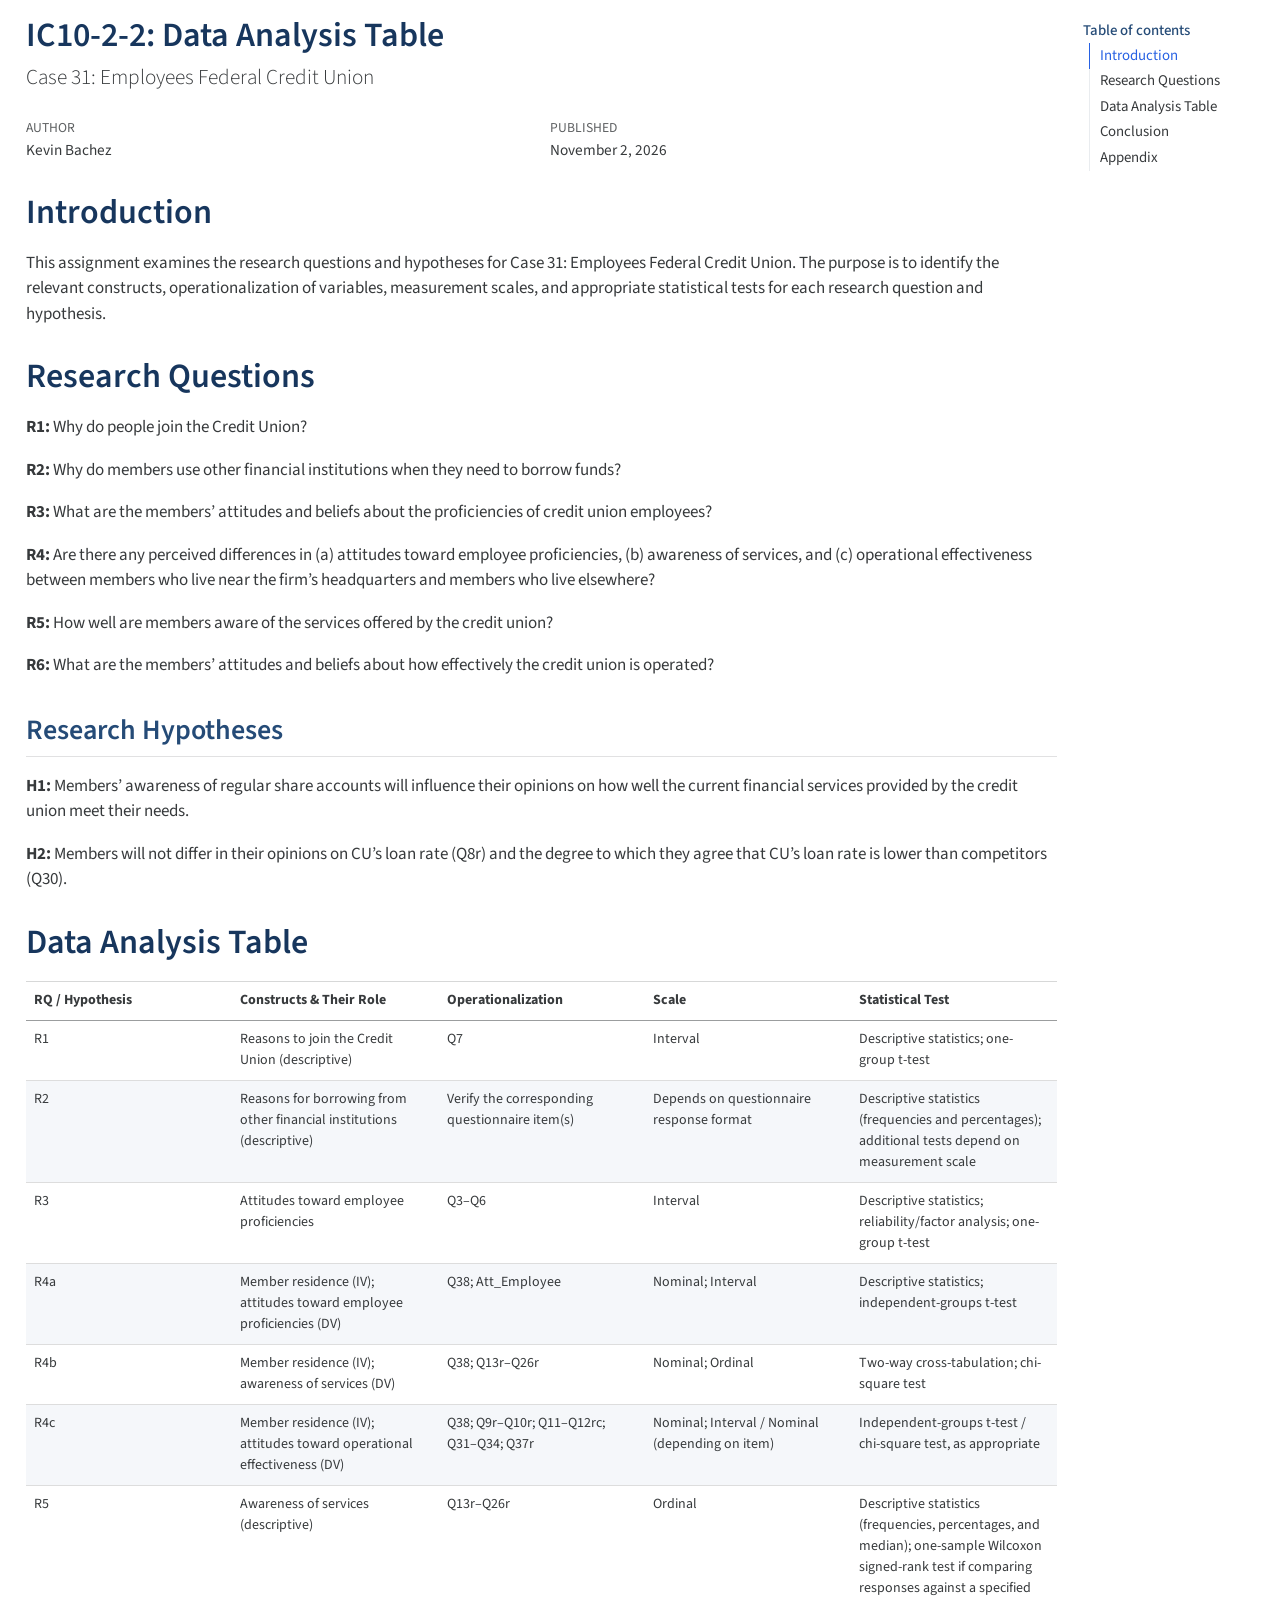
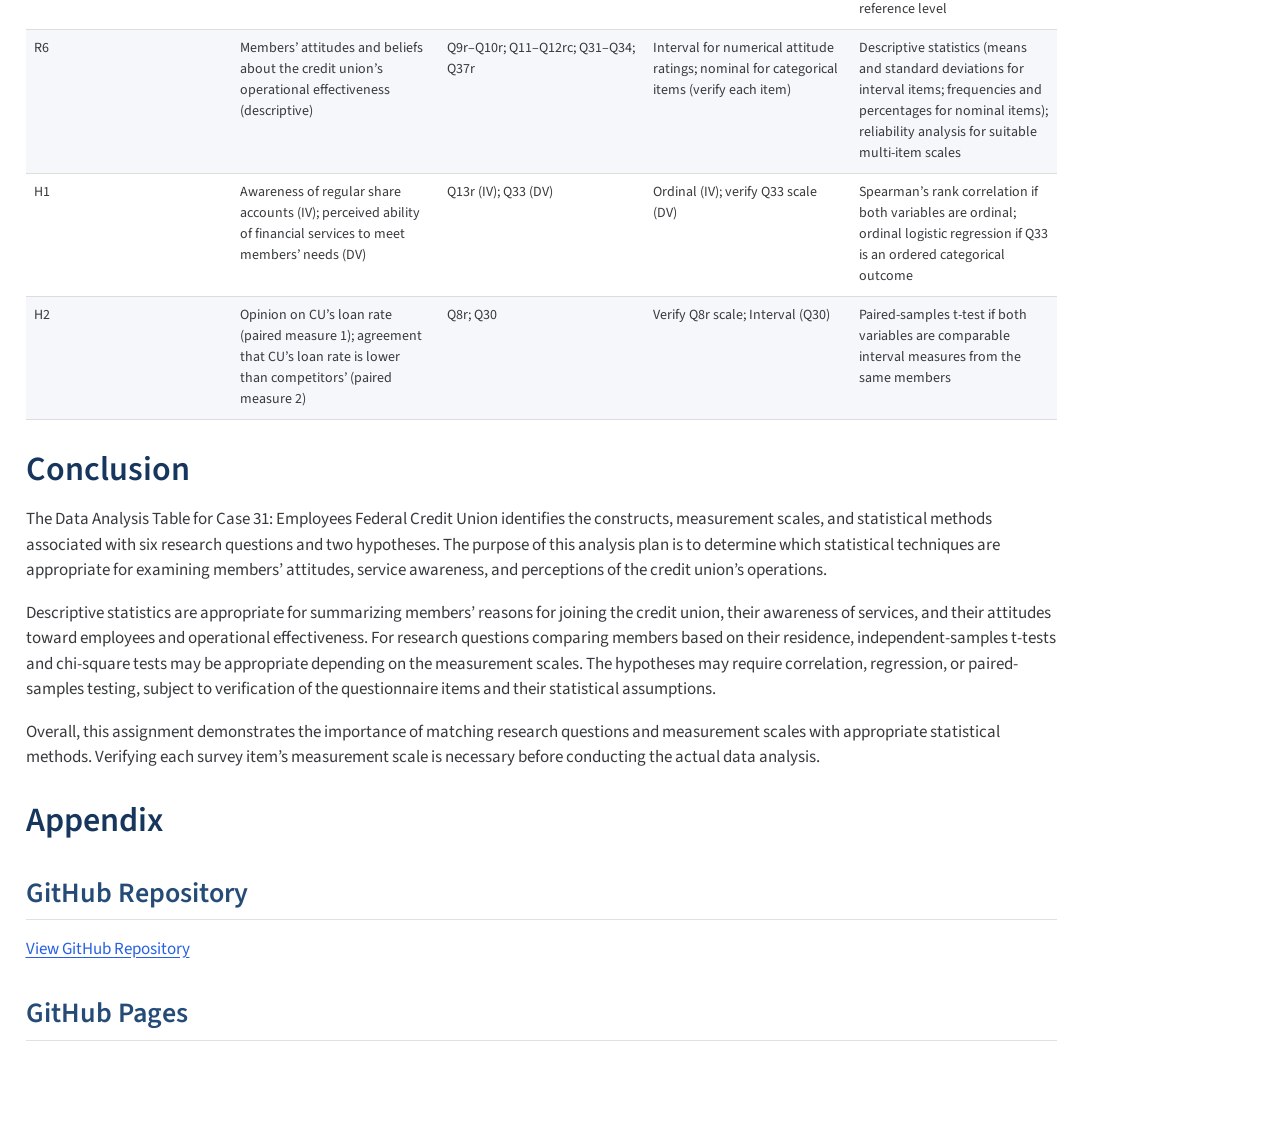
==== index.html @ b8245eaf "Changed name" ====
<!DOCTYPE html>
<html xmlns="http://www.w3.org/1999/xhtml" lang="en" xml:lang="en"><head>

<meta charset="utf-8">
<meta name="generator" content="quarto-1.8.26">

<meta name="viewport" content="width=device-width, initial-scale=1.0, user-scalable=yes">

<meta name="author" content="Kevin Bachez">
<meta name="dcterms.date" content="2026-11-02">

<title>IC10-2-2: Data Analysis Table</title>
<style>
code{white-space: pre-wrap;}
span.smallcaps{font-variant: small-caps;}
div.columns{display: flex; gap: min(4vw, 1.5em);}
div.column{flex: auto; overflow-x: auto;}
div.hanging-indent{margin-left: 1.5em; text-indent: -1.5em;}
ul.task-list{list-style: none;}
ul.task-list li input[type="checkbox"] {
  width: 0.8em;
  margin: 0 0.8em 0.2em -1em; /* quarto-specific, see https://github.com/quarto-dev/quarto-cli/issues/4556 */ 
  vertical-align: middle;
}
</style>


<script src="index_files/libs/clipboard/clipboard.min.js"></script>
<script src="index_files/libs/quarto-html/quarto.js" type="module"></script>
<script src="index_files/libs/quarto-html/tabsets/tabsets.js" type="module"></script>
<script src="index_files/libs/quarto-html/axe/axe-check.js" type="module"></script>
<script src="index_files/libs/quarto-html/popper.min.js"></script>
<script src="index_files/libs/quarto-html/tippy.umd.min.js"></script>
<script src="index_files/libs/quarto-html/anchor.min.js"></script>
<link href="index_files/libs/quarto-html/tippy.css" rel="stylesheet">
<link href="index_files/libs/quarto-html/quarto-syntax-highlighting-587c61ba64f3a5504c4d52d930310e48.css" rel="stylesheet" id="quarto-text-highlighting-styles">
<script src="index_files/libs/bootstrap/bootstrap.min.js"></script>
<link href="index_files/libs/bootstrap/bootstrap-icons.css" rel="stylesheet">
<link href="index_files/libs/bootstrap/bootstrap-2273bf923c71cc153cbe53f11b200390.min.css" rel="stylesheet" append-hash="true" id="quarto-bootstrap" data-mode="light">


<link rel="stylesheet" href="styles.css">
</head>

<body class="quarto-light">

<div id="quarto-content" class="page-columns page-rows-contents page-layout-full">
<div id="quarto-margin-sidebar" class="sidebar margin-sidebar">
  <nav id="TOC" role="doc-toc" class="toc-active">
    <h2 id="toc-title">Table of contents</h2>
   
  <ul class="collapse">
  <li><a href="#introduction" id="toc-introduction" class="nav-link active" data-scroll-target="#introduction">Introduction</a></li>
  <li><a href="#research-questions" id="toc-research-questions" class="nav-link" data-scroll-target="#research-questions">Research Questions</a>
  <ul class="collapse">
  <li><a href="#research-hypotheses" id="toc-research-hypotheses" class="nav-link" data-scroll-target="#research-hypotheses">Research Hypotheses</a></li>
  </ul></li>
  <li><a href="#data-analysis-table" id="toc-data-analysis-table" class="nav-link" data-scroll-target="#data-analysis-table">Data Analysis Table</a></li>
  <li><a href="#conclusion" id="toc-conclusion" class="nav-link" data-scroll-target="#conclusion">Conclusion</a></li>
  <li><a href="#appendix" id="toc-appendix" class="nav-link" data-scroll-target="#appendix">Appendix</a>
  <ul class="collapse">
  <li><a href="#github-repository" id="toc-github-repository" class="nav-link" data-scroll-target="#github-repository">GitHub Repository</a></li>
  <li><a href="#github-pages" id="toc-github-pages" class="nav-link" data-scroll-target="#github-pages">GitHub Pages</a></li>
  </ul></li>
  </ul>
</nav>
</div>
<main class="content column-page-left" id="quarto-document-content">

<header id="title-block-header" class="quarto-title-block default">
<div class="quarto-title">
<h1 class="title">IC10-2-2: Data Analysis Table</h1>
<p class="subtitle lead">Case 31: Employees Federal Credit Union</p>
</div>



<div class="quarto-title-meta column-page-left">

    <div>
    <div class="quarto-title-meta-heading">Author</div>
    <div class="quarto-title-meta-contents">
             <p>Kevin Bachez </p>
          </div>
  </div>
    
    <div>
    <div class="quarto-title-meta-heading">Published</div>
    <div class="quarto-title-meta-contents">
      <p class="date">November 2, 2026</p>
    </div>
  </div>
  
    
  </div>
  


</header>


<section id="introduction" class="level1">
<h1>Introduction</h1>
<p>This assignment examines the research questions and hypotheses for Case 31: Employees Federal Credit Union. The purpose is to identify the relevant constructs, operationalization of variables, measurement scales, and appropriate statistical tests for each research question and hypothesis.</p>
</section>
<section id="research-questions" class="level1">
<h1>Research Questions</h1>
<p><strong>R1:</strong> Why do people join the Credit Union?</p>
<p><strong>R2:</strong> Why do members use other financial institutions when they need to borrow funds?</p>
<p><strong>R3:</strong> What are the members’ attitudes and beliefs about the proficiencies of credit union employees?</p>
<p><strong>R4:</strong> Are there any perceived differences in (a) attitudes toward employee proficiencies, (b) awareness of services, and (c) operational effectiveness between members who live near the firm’s headquarters and members who live elsewhere?</p>
<p><strong>R5:</strong> How well are members aware of the services offered by the credit union?</p>
<p><strong>R6:</strong> What are the members’ attitudes and beliefs about how effectively the credit union is operated?</p>
<section id="research-hypotheses" class="level2">
<h2 class="anchored" data-anchor-id="research-hypotheses">Research Hypotheses</h2>
<p><strong>H1:</strong> Members’ awareness of regular share accounts will influence their opinions on how well the current financial services provided by the credit union meet their needs.</p>
<p><strong>H2:</strong> Members will not differ in their opinions on CU’s loan rate (Q8r) and the degree to which they agree that CU’s loan rate is lower than competitors (Q30).</p>
</section>
</section>
<section id="data-analysis-table" class="level1">
<h1>Data Analysis Table</h1>
<table class="caption-top table">
<colgroup>
<col style="width: 20%">
<col style="width: 20%">
<col style="width: 20%">
<col style="width: 20%">
<col style="width: 20%">
</colgroup>
<thead>
<tr class="header">
<th style="text-align: left;">RQ / Hypothesis</th>
<th style="text-align: left;">Constructs &amp; Their Role</th>
<th style="text-align: left;">Operationalization</th>
<th style="text-align: left;">Scale</th>
<th style="text-align: left;">Statistical Test</th>
</tr>
</thead>
<tbody>
<tr class="odd">
<td style="text-align: left;">R1</td>
<td style="text-align: left;">Reasons to join the Credit Union (descriptive)</td>
<td style="text-align: left;">Q7</td>
<td style="text-align: left;">Interval</td>
<td style="text-align: left;">Descriptive statistics; one-group t-test</td>
</tr>
<tr class="even">
<td style="text-align: left;">R2</td>
<td style="text-align: left;">Reasons for borrowing from other financial institutions (descriptive)</td>
<td style="text-align: left;">Verify the corresponding questionnaire item(s)</td>
<td style="text-align: left;">Depends on questionnaire response format</td>
<td style="text-align: left;">Descriptive statistics (frequencies and percentages); additional tests depend on measurement scale</td>
</tr>
<tr class="odd">
<td style="text-align: left;">R3</td>
<td style="text-align: left;">Attitudes toward employee proficiencies</td>
<td style="text-align: left;">Q3–Q6</td>
<td style="text-align: left;">Interval</td>
<td style="text-align: left;">Descriptive statistics; reliability/factor analysis; one-group t-test</td>
</tr>
<tr class="even">
<td style="text-align: left;">R4a</td>
<td style="text-align: left;">Member residence (IV); attitudes toward employee proficiencies (DV)</td>
<td style="text-align: left;">Q38; Att_Employee</td>
<td style="text-align: left;">Nominal; Interval</td>
<td style="text-align: left;">Descriptive statistics; independent-groups t-test</td>
</tr>
<tr class="odd">
<td style="text-align: left;">R4b</td>
<td style="text-align: left;">Member residence (IV); awareness of services (DV)</td>
<td style="text-align: left;">Q38; Q13r–Q26r</td>
<td style="text-align: left;">Nominal; Ordinal</td>
<td style="text-align: left;">Two-way cross-tabulation; chi-square test</td>
</tr>
<tr class="even">
<td style="text-align: left;">R4c</td>
<td style="text-align: left;">Member residence (IV); attitudes toward operational effectiveness (DV)</td>
<td style="text-align: left;">Q38; Q9r–Q10r; Q11–Q12rc; Q31–Q34; Q37r</td>
<td style="text-align: left;">Nominal; Interval / Nominal (depending on item)</td>
<td style="text-align: left;">Independent-groups t-test / chi-square test, as appropriate</td>
</tr>
<tr class="odd">
<td style="text-align: left;">R5</td>
<td style="text-align: left;">Awareness of services (descriptive)</td>
<td style="text-align: left;">Q13r–Q26r</td>
<td style="text-align: left;">Ordinal</td>
<td style="text-align: left;">Descriptive statistics (frequencies, percentages, and median); one-sample Wilcoxon signed-rank test if comparing responses against a specified reference level</td>
</tr>
<tr class="even">
<td style="text-align: left;">R6</td>
<td style="text-align: left;">Members’ attitudes and beliefs about the credit union’s operational effectiveness (descriptive)</td>
<td style="text-align: left;">Q9r–Q10r; Q11–Q12rc; Q31–Q34; Q37r</td>
<td style="text-align: left;">Interval for numerical attitude ratings; nominal for categorical items (verify each item)</td>
<td style="text-align: left;">Descriptive statistics (means and standard deviations for interval items; frequencies and percentages for nominal items); reliability analysis for suitable multi-item scales</td>
</tr>
<tr class="odd">
<td style="text-align: left;">H1</td>
<td style="text-align: left;">Awareness of regular share accounts (IV); perceived ability of financial services to meet members’ needs (DV)</td>
<td style="text-align: left;">Q13r (IV); Q33 (DV)</td>
<td style="text-align: left;">Ordinal (IV); verify Q33 scale (DV)</td>
<td style="text-align: left;">Spearman’s rank correlation if both variables are ordinal; ordinal logistic regression if Q33 is an ordered categorical outcome</td>
</tr>
<tr class="even">
<td style="text-align: left;">H2</td>
<td style="text-align: left;">Opinion on CU’s loan rate (paired measure 1); agreement that CU’s loan rate is lower than competitors’ (paired measure 2)</td>
<td style="text-align: left;">Q8r; Q30</td>
<td style="text-align: left;">Verify Q8r scale; Interval (Q30)</td>
<td style="text-align: left;">Paired-samples t-test if both variables are comparable interval measures from the same members</td>
</tr>
</tbody>
</table>
</section>
<section id="conclusion" class="level1">
<h1>Conclusion</h1>
<p>The Data Analysis Table for Case 31: Employees Federal Credit Union identifies the constructs, measurement scales, and statistical methods associated with six research questions and two hypotheses. The purpose of this analysis plan is to determine which statistical techniques are appropriate for examining members’ attitudes, service awareness, and perceptions of the credit union’s operations.</p>
<p>Descriptive statistics are appropriate for summarizing members’ reasons for joining the credit union, their awareness of services, and their attitudes toward employees and operational effectiveness. For research questions comparing members based on their residence, independent-samples t-tests and chi-square tests may be appropriate depending on the measurement scales. The hypotheses may require correlation, regression, or paired-samples testing, subject to verification of the questionnaire items and their statistical assumptions.</p>
<p>Overall, this assignment demonstrates the importance of matching research questions and measurement scales with appropriate statistical methods. Verifying each survey item’s measurement scale is necessary before conducting the actual data analysis.</p>
</section>
<section id="appendix" class="level1">
<h1>Appendix</h1>
<section id="github-repository" class="level2">
<h2 class="anchored" data-anchor-id="github-repository">GitHub Repository</h2>
<p><a href="https://github.com/kebachez/IC10-2-2">View GitHub Repository</a></p>
</section>
<section id="github-pages" class="level2">
<h2 class="anchored" data-anchor-id="github-pages">GitHub Pages</h2>
</section>
</section>

</main>
<!-- /main column -->
<script id="quarto-html-after-body" type="application/javascript">
  window.document.addEventListener("DOMContentLoaded", function (event) {
    const icon = "";
    const anchorJS = new window.AnchorJS();
    anchorJS.options = {
      placement: 'right',
      icon: icon
    };
    anchorJS.add('.anchored');
    const isCodeAnnotation = (el) => {
      for (const clz of el.classList) {
        if (clz.startsWith('code-annotation-')) {                     
          return true;
        }
      }
      return false;
    }
    const onCopySuccess = function(e) {
      // button target
      const button = e.trigger;
      // don't keep focus
      button.blur();
      // flash "checked"
      button.classList.add('code-copy-button-checked');
      var currentTitle = button.getAttribute("title");
      button.setAttribute("title", "Copied!");
      let tooltip;
      if (window.bootstrap) {
        button.setAttribute("data-bs-toggle", "tooltip");
        button.setAttribute("data-bs-placement", "left");
        button.setAttribute("data-bs-title", "Copied!");
        tooltip = new bootstrap.Tooltip(button, 
          { trigger: "manual", 
            customClass: "code-copy-button-tooltip",
            offset: [0, -8]});
        tooltip.show();    
      }
      setTimeout(function() {
        if (tooltip) {
          tooltip.hide();
          button.removeAttribute("data-bs-title");
          button.removeAttribute("data-bs-toggle");
          button.removeAttribute("data-bs-placement");
        }
        button.setAttribute("title", currentTitle);
        button.classList.remove('code-copy-button-checked');
      }, 1000);
      // clear code selection
      e.clearSelection();
    }
    const getTextToCopy = function(trigger) {
      const outerScaffold = trigger.parentElement.cloneNode(true);
      const codeEl = outerScaffold.querySelector('code');
      for (const childEl of codeEl.children) {
        if (isCodeAnnotation(childEl)) {
          childEl.remove();
        }
      }
      return codeEl.innerText;
    }
    const clipboard = new window.ClipboardJS('.code-copy-button:not([data-in-quarto-modal])', {
      text: getTextToCopy
    });
    clipboard.on('success', onCopySuccess);
    if (window.document.getElementById('quarto-embedded-source-code-modal')) {
      const clipboardModal = new window.ClipboardJS('.code-copy-button[data-in-quarto-modal]', {
        text: getTextToCopy,
        container: window.document.getElementById('quarto-embedded-source-code-modal')
      });
      clipboardModal.on('success', onCopySuccess);
    }
      var localhostRegex = new RegExp(/^(?:http|https):\/\/localhost\:?[0-9]*\//);
      var mailtoRegex = new RegExp(/^mailto:/);
        var filterRegex = new RegExp('/' + window.location.host + '/');
      var isInternal = (href) => {
          return filterRegex.test(href) || localhostRegex.test(href) || mailtoRegex.test(href);
      }
      // Inspect non-navigation links and adorn them if external
     var links = window.document.querySelectorAll('a[href]:not(.nav-link):not(.navbar-brand):not(.toc-action):not(.sidebar-link):not(.sidebar-item-toggle):not(.pagination-link):not(.no-external):not([aria-hidden]):not(.dropdown-item):not(.quarto-navigation-tool):not(.about-link)');
      for (var i=0; i<links.length; i++) {
        const link = links[i];
        if (!isInternal(link.href)) {
          // undo the damage that might have been done by quarto-nav.js in the case of
          // links that we want to consider external
          if (link.dataset.originalHref !== undefined) {
            link.href = link.dataset.originalHref;
          }
        }
      }
    function tippyHover(el, contentFn, onTriggerFn, onUntriggerFn) {
      const config = {
        allowHTML: true,
        maxWidth: 500,
        delay: 100,
        arrow: false,
        appendTo: function(el) {
            return el.parentElement;
        },
        interactive: true,
        interactiveBorder: 10,
        theme: 'quarto',
        placement: 'bottom-start',
      };
      if (contentFn) {
        config.content = contentFn;
      }
      if (onTriggerFn) {
        config.onTrigger = onTriggerFn;
      }
      if (onUntriggerFn) {
        config.onUntrigger = onUntriggerFn;
      }
      window.tippy(el, config); 
    }
    const noterefs = window.document.querySelectorAll('a[role="doc-noteref"]');
    for (var i=0; i<noterefs.length; i++) {
      const ref = noterefs[i];
      tippyHover(ref, function() {
        // use id or data attribute instead here
        let href = ref.getAttribute('data-footnote-href') || ref.getAttribute('href');
        try { href = new URL(href).hash; } catch {}
        const id = href.replace(/^#\/?/, "");
        const note = window.document.getElementById(id);
        if (note) {
          return note.innerHTML;
        } else {
          return "";
        }
      });
    }
    const xrefs = window.document.querySelectorAll('a.quarto-xref');
    const processXRef = (id, note) => {
      // Strip column container classes
      const stripColumnClz = (el) => {
        el.classList.remove("page-full", "page-columns");
        if (el.children) {
          for (const child of el.children) {
            stripColumnClz(child);
          }
        }
      }
      stripColumnClz(note)
      if (id === null || id.startsWith('sec-')) {
        // Special case sections, only their first couple elements
        const container = document.createElement("div");
        if (note.children && note.children.length > 2) {
          container.appendChild(note.children[0].cloneNode(true));
          for (let i = 1; i < note.children.length; i++) {
            const child = note.children[i];
            if (child.tagName === "P" && child.innerText === "") {
              continue;
            } else {
              container.appendChild(child.cloneNode(true));
              break;
            }
          }
          if (window.Quarto?.typesetMath) {
            window.Quarto.typesetMath(container);
          }
          return container.innerHTML
        } else {
          if (window.Quarto?.typesetMath) {
            window.Quarto.typesetMath(note);
          }
          return note.innerHTML;
        }
      } else {
        // Remove any anchor links if they are present
        const anchorLink = note.querySelector('a.anchorjs-link');
        if (anchorLink) {
          anchorLink.remove();
        }
        if (window.Quarto?.typesetMath) {
          window.Quarto.typesetMath(note);
        }
        if (note.classList.contains("callout")) {
          return note.outerHTML;
        } else {
          return note.innerHTML;
        }
      }
    }
    for (var i=0; i<xrefs.length; i++) {
      const xref = xrefs[i];
      tippyHover(xref, undefined, function(instance) {
        instance.disable();
        let url = xref.getAttribute('href');
        let hash = undefined; 
        if (url.startsWith('#')) {
          hash = url;
        } else {
          try { hash = new URL(url).hash; } catch {}
        }
        if (hash) {
          const id = hash.replace(/^#\/?/, "");
          const note = window.document.getElementById(id);
          if (note !== null) {
            try {
              const html = processXRef(id, note.cloneNode(true));
              instance.setContent(html);
            } finally {
              instance.enable();
              instance.show();
            }
          } else {
            // See if we can fetch this
            fetch(url.split('#')[0])
            .then(res => res.text())
            .then(html => {
              const parser = new DOMParser();
              const htmlDoc = parser.parseFromString(html, "text/html");
              const note = htmlDoc.getElementById(id);
              if (note !== null) {
                const html = processXRef(id, note);
                instance.setContent(html);
              } 
            }).finally(() => {
              instance.enable();
              instance.show();
            });
          }
        } else {
          // See if we can fetch a full url (with no hash to target)
          // This is a special case and we should probably do some content thinning / targeting
          fetch(url)
          .then(res => res.text())
          .then(html => {
            const parser = new DOMParser();
            const htmlDoc = parser.parseFromString(html, "text/html");
            const note = htmlDoc.querySelector('main.content');
            if (note !== null) {
              // This should only happen for chapter cross references
              // (since there is no id in the URL)
              // remove the first header
              if (note.children.length > 0 && note.children[0].tagName === "HEADER") {
                note.children[0].remove();
              }
              const html = processXRef(null, note);
              instance.setContent(html);
            } 
          }).finally(() => {
            instance.enable();
            instance.show();
          });
        }
      }, function(instance) {
      });
    }
        let selectedAnnoteEl;
        const selectorForAnnotation = ( cell, annotation) => {
          let cellAttr = 'data-code-cell="' + cell + '"';
          let lineAttr = 'data-code-annotation="' +  annotation + '"';
          const selector = 'span[' + cellAttr + '][' + lineAttr + ']';
          return selector;
        }
        const selectCodeLines = (annoteEl) => {
          const doc = window.document;
          const targetCell = annoteEl.getAttribute("data-target-cell");
          const targetAnnotation = annoteEl.getAttribute("data-target-annotation");
          const annoteSpan = window.document.querySelector(selectorForAnnotation(targetCell, targetAnnotation));
          const lines = annoteSpan.getAttribute("data-code-lines").split(",");
          const lineIds = lines.map((line) => {
            return targetCell + "-" + line;
          })
          let top = null;
          let height = null;
          let parent = null;
          if (lineIds.length > 0) {
              //compute the position of the single el (top and bottom and make a div)
              const el = window.document.getElementById(lineIds[0]);
              top = el.offsetTop;
              height = el.offsetHeight;
              parent = el.parentElement.parentElement;
            if (lineIds.length > 1) {
              const lastEl = window.document.getElementById(lineIds[lineIds.length - 1]);
              const bottom = lastEl.offsetTop + lastEl.offsetHeight;
              height = bottom - top;
            }
            if (top !== null && height !== null && parent !== null) {
              // cook up a div (if necessary) and position it 
              let div = window.document.getElementById("code-annotation-line-highlight");
              if (div === null) {
                div = window.document.createElement("div");
                div.setAttribute("id", "code-annotation-line-highlight");
                div.style.position = 'absolute';
                parent.appendChild(div);
              }
              div.style.top = top - 2 + "px";
              div.style.height = height + 4 + "px";
              div.style.left = 0;
              let gutterDiv = window.document.getElementById("code-annotation-line-highlight-gutter");
              if (gutterDiv === null) {
                gutterDiv = window.document.createElement("div");
                gutterDiv.setAttribute("id", "code-annotation-line-highlight-gutter");
                gutterDiv.style.position = 'absolute';
                const codeCell = window.document.getElementById(targetCell);
                const gutter = codeCell.querySelector('.code-annotation-gutter');
                gutter.appendChild(gutterDiv);
              }
              gutterDiv.style.top = top - 2 + "px";
              gutterDiv.style.height = height + 4 + "px";
            }
            selectedAnnoteEl = annoteEl;
          }
        };
        const unselectCodeLines = () => {
          const elementsIds = ["code-annotation-line-highlight", "code-annotation-line-highlight-gutter"];
          elementsIds.forEach((elId) => {
            const div = window.document.getElementById(elId);
            if (div) {
              div.remove();
            }
          });
          selectedAnnoteEl = undefined;
        };
          // Handle positioning of the toggle
      window.addEventListener(
        "resize",
        throttle(() => {
          elRect = undefined;
          if (selectedAnnoteEl) {
            selectCodeLines(selectedAnnoteEl);
          }
        }, 10)
      );
      function throttle(fn, ms) {
      let throttle = false;
      let timer;
        return (...args) => {
          if(!throttle) { // first call gets through
              fn.apply(this, args);
              throttle = true;
          } else { // all the others get throttled
              if(timer) clearTimeout(timer); // cancel #2
              timer = setTimeout(() => {
                fn.apply(this, args);
                timer = throttle = false;
              }, ms);
          }
        };
      }
        // Attach click handler to the DT
        const annoteDls = window.document.querySelectorAll('dt[data-target-cell]');
        for (const annoteDlNode of annoteDls) {
          annoteDlNode.addEventListener('click', (event) => {
            const clickedEl = event.target;
            if (clickedEl !== selectedAnnoteEl) {
              unselectCodeLines();
              const activeEl = window.document.querySelector('dt[data-target-cell].code-annotation-active');
              if (activeEl) {
                activeEl.classList.remove('code-annotation-active');
              }
              selectCodeLines(clickedEl);
              clickedEl.classList.add('code-annotation-active');
            } else {
              // Unselect the line
              unselectCodeLines();
              clickedEl.classList.remove('code-annotation-active');
            }
          });
        }
    const findCites = (el) => {
      const parentEl = el.parentElement;
      if (parentEl) {
        const cites = parentEl.dataset.cites;
        if (cites) {
          return {
            el,
            cites: cites.split(' ')
          };
        } else {
          return findCites(el.parentElement)
        }
      } else {
        return undefined;
      }
    };
    var bibliorefs = window.document.querySelectorAll('a[role="doc-biblioref"]');
    for (var i=0; i<bibliorefs.length; i++) {
      const ref = bibliorefs[i];
      const citeInfo = findCites(ref);
      if (citeInfo) {
        tippyHover(citeInfo.el, function() {
          var popup = window.document.createElement('div');
          citeInfo.cites.forEach(function(cite) {
            var citeDiv = window.document.createElement('div');
            citeDiv.classList.add('hanging-indent');
            citeDiv.classList.add('csl-entry');
            var biblioDiv = window.document.getElementById('ref-' + cite);
            if (biblioDiv) {
              citeDiv.innerHTML = biblioDiv.innerHTML;
            }
            popup.appendChild(citeDiv);
          });
          return popup.innerHTML;
        });
      }
    }
  });
  </script>
</div> <!-- /content -->




</body></html>
---- index_files/libs/quarto-html/tippy.css ----
.tippy-box[data-animation=fade][data-state=hidden]{opacity:0}[data-tippy-root]{max-width:calc(100vw - 10px)}.tippy-box{position:relative;background-color:#333;color:#fff;border-radius:4px;font-size:14px;line-height:1.4;white-space:normal;outline:0;transition-property:transform,visibility,opacity}.tippy-box[data-placement^=top]>.tippy-arrow{bottom:0}.tippy-box[data-placement^=top]>.tippy-arrow:before{bottom:-7px;left:0;border-width:8px 8px 0;border-top-color:initial;transform-origin:center top}.tippy-box[data-placement^=bottom]>.tippy-arrow{top:0}.tippy-box[data-placement^=bottom]>.tippy-arrow:before{top:-7px;left:0;border-width:0 8px 8px;border-bottom-color:initial;transform-origin:center bottom}.tippy-box[data-placement^=left]>.tippy-arrow{right:0}.tippy-box[data-placement^=left]>.tippy-arrow:before{border-width:8px 0 8px 8px;border-left-color:initial;right:-7px;transform-origin:center left}.tippy-box[data-placement^=right]>.tippy-arrow{left:0}.tippy-box[data-placement^=right]>.tippy-arrow:before{left:-7px;border-width:8px 8px 8px 0;border-right-color:initial;transform-origin:center right}.tippy-box[data-inertia][data-state=visible]{transition-timing-function:cubic-bezier(.54,1.5,.38,1.11)}.tippy-arrow{width:16px;height:16px;color:#333}.tippy-arrow:before{content:"";position:absolute;border-color:transparent;border-style:solid}.tippy-content{position:relative;padding:5px 9px;z-index:1}
---- index_files/libs/quarto-html/quarto-syntax-highlighting-587c61ba64f3a5504c4d52d930310e48.css ----
/* quarto syntax highlight colors */
:root {
  --quarto-hl-ot-color: #003B4F;
  --quarto-hl-at-color: #657422;
  --quarto-hl-ss-color: #20794D;
  --quarto-hl-an-color: #5E5E5E;
  --quarto-hl-fu-color: #4758AB;
  --quarto-hl-st-color: #20794D;
  --quarto-hl-cf-color: #003B4F;
  --quarto-hl-op-color: #5E5E5E;
  --quarto-hl-er-color: #AD0000;
  --quarto-hl-bn-color: #AD0000;
  --quarto-hl-al-color: #AD0000;
  --quarto-hl-va-color: #111111;
  --quarto-hl-bu-color: inherit;
  --quarto-hl-ex-color: inherit;
  --quarto-hl-pp-color: #AD0000;
  --quarto-hl-in-color: #5E5E5E;
  --quarto-hl-vs-color: #20794D;
  --quarto-hl-wa-color: #5E5E5E;
  --quarto-hl-do-color: #5E5E5E;
  --quarto-hl-im-color: #00769E;
  --quarto-hl-ch-color: #20794D;
  --quarto-hl-dt-color: #AD0000;
  --quarto-hl-fl-color: #AD0000;
  --quarto-hl-co-color: #5E5E5E;
  --quarto-hl-cv-color: #5E5E5E;
  --quarto-hl-cn-color: #8f5902;
  --quarto-hl-sc-color: #5E5E5E;
  --quarto-hl-dv-color: #AD0000;
  --quarto-hl-kw-color: #003B4F;
}

/* other quarto variables */
:root {
  --quarto-font-monospace: SFMono-Regular, Menlo, Monaco, Consolas, "Liberation Mono", "Courier New", monospace;
}

/* syntax highlight based on Pandoc's rules */
pre > code.sourceCode > span {
  color: #003B4F;
}

code.sourceCode > span {
  color: #003B4F;
}

div.sourceCode,
div.sourceCode pre.sourceCode {
  color: #003B4F;
}

/* Normal */
code span {
  color: #003B4F;
}

/* Alert */
code span.al {
  color: #AD0000;
  font-style: inherit;
}

/* Annotation */
code span.an {
  color: #5E5E5E;
  font-style: inherit;
}

/* Attribute */
code span.at {
  color: #657422;
  font-style: inherit;
}

/* BaseN */
code span.bn {
  color: #AD0000;
  font-style: inherit;
}

/* BuiltIn */
code span.bu {
  font-style: inherit;
}

/* ControlFlow */
code span.cf {
  color: #003B4F;
  font-weight: bold;
  font-style: inherit;
}

/* Char */
code span.ch {
  color: #20794D;
  font-style: inherit;
}

/* Constant */
code span.cn {
  color: #8f5902;
  font-style: inherit;
}

/* Comment */
code span.co {
  color: #5E5E5E;
  font-style: inherit;
}

/* CommentVar */
code span.cv {
  color: #5E5E5E;
  font-style: italic;
}

/* Documentation */
code span.do {
  color: #5E5E5E;
  font-style: italic;
}

/* DataType */
code span.dt {
  color: #AD0000;
  font-style: inherit;
}

/* DecVal */
code span.dv {
  color: #AD0000;
  font-style: inherit;
}

/* Error */
code span.er {
  color: #AD0000;
  font-style: inherit;
}

/* Extension */
code span.ex {
  font-style: inherit;
}

/* Float */
code span.fl {
  color: #AD0000;
  font-style: inherit;
}

/* Function */
code span.fu {
  color: #4758AB;
  font-style: inherit;
}

/* Import */
code span.im {
  color: #00769E;
  font-style: inherit;
}

/* Information */
code span.in {
  color: #5E5E5E;
  font-style: inherit;
}

/* Keyword */
code span.kw {
  color: #003B4F;
  font-weight: bold;
  font-style: inherit;
}

/* Operator */
code span.op {
  color: #5E5E5E;
  font-style: inherit;
}

/* Other */
code span.ot {
  color: #003B4F;
  font-style: inherit;
}

/* Preprocessor */
code span.pp {
  color: #AD0000;
  font-style: inherit;
}

/* SpecialChar */
code span.sc {
  color: #5E5E5E;
  font-style: inherit;
}

/* SpecialString */
code span.ss {
  color: #20794D;
  font-style: inherit;
}

/* String */
code span.st {
  color: #20794D;
  font-style: inherit;
}

/* Variable */
code span.va {
  color: #111111;
  font-style: inherit;
}

/* VerbatimString */
code span.vs {
  color: #20794D;
  font-style: inherit;
}

/* Warning */
code span.wa {
  color: #5E5E5E;
  font-style: italic;
}

.prevent-inlining {
  content: "</";
}

/*# sourceMappingURL=2dce1cc6c82594539e1579de68416b47.css.map */
---- styles.css ----
/* Data Analysis Table Styling */

table {
  width: 100%;
  font-size: 14px;
  border-collapse: collapse;
}

th {
  background-color: #17365d;
  color: white;
  padding: 12px;
  text-align: left;
}

td {
  padding: 10px;
  vertical-align: top;
  border-bottom: 1px solid #ddd;
}

tr:nth-child(even) {
  background-color: #f5f7fa;
}

.table-responsive {
  overflow-x: auto;
}

h1 {
  color: #17365d;
  margin-top: 30px;
}

h2 {
  color: #254b77;
}
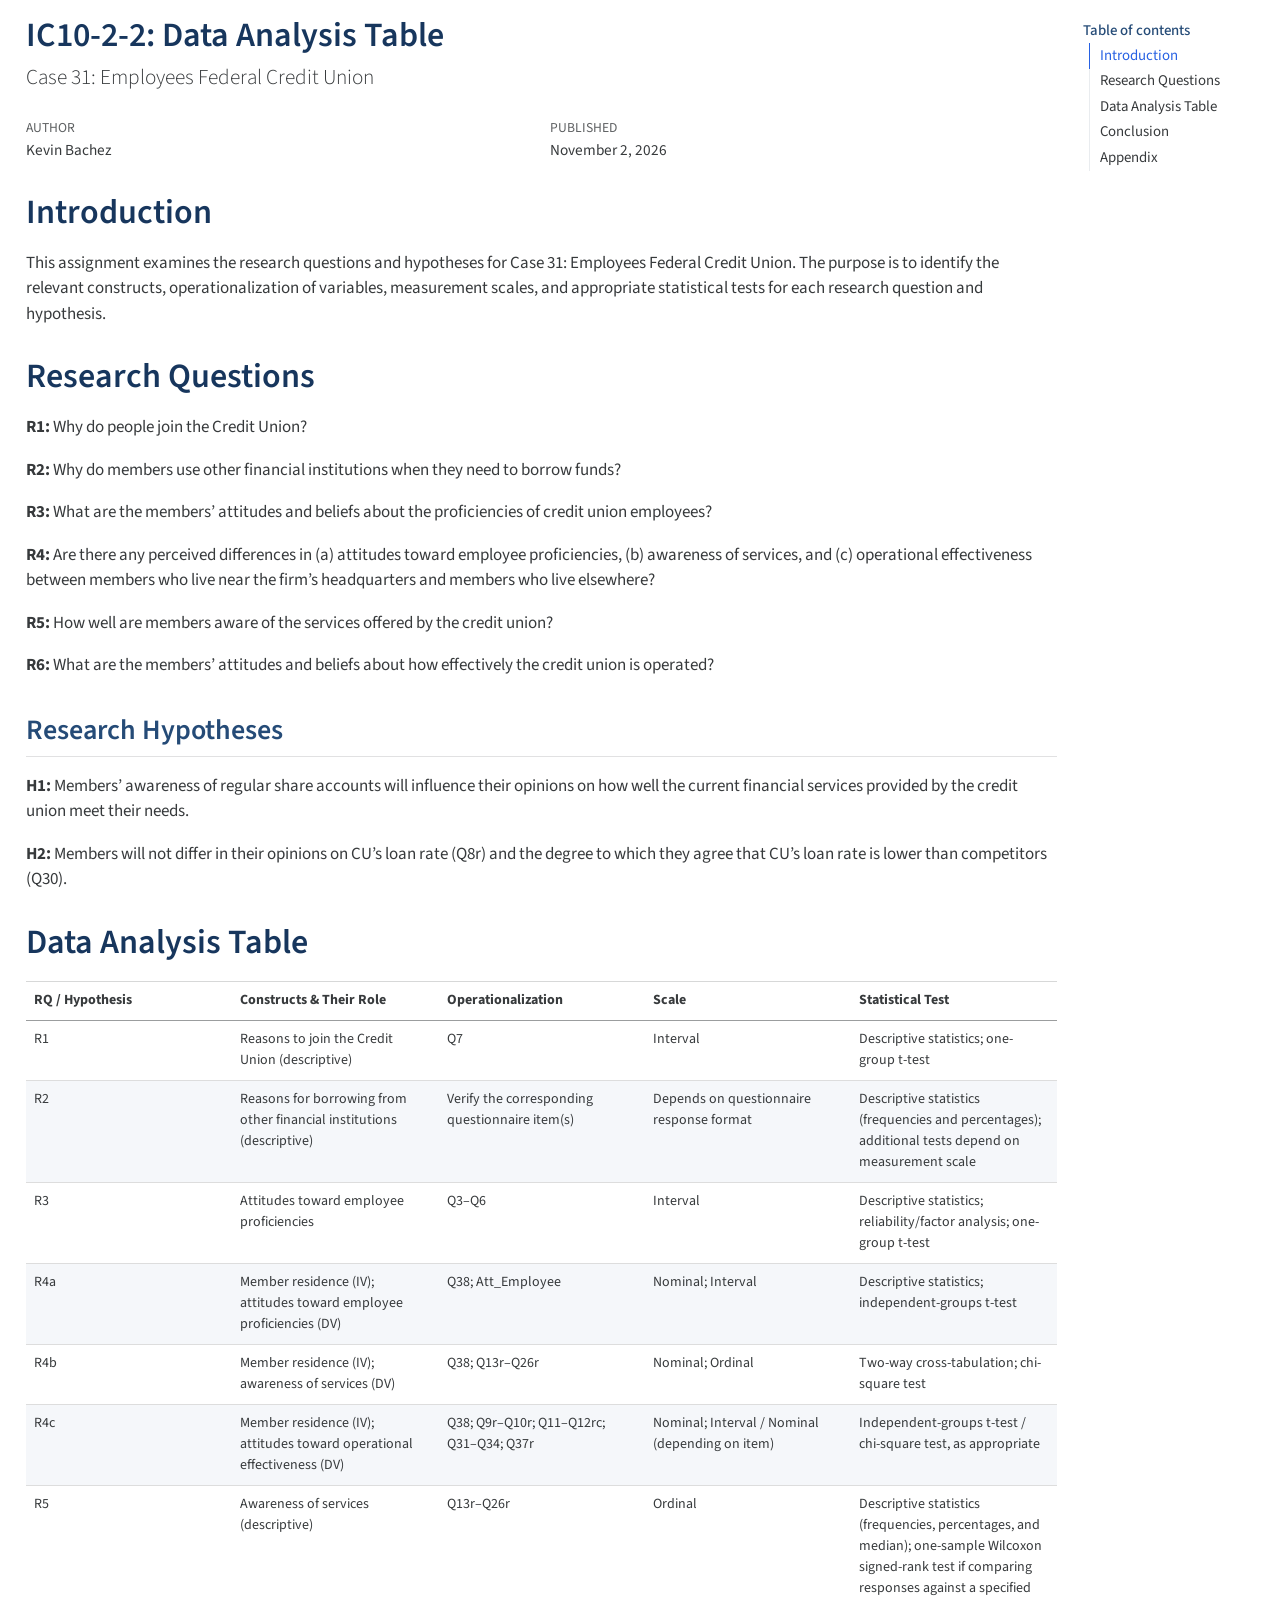
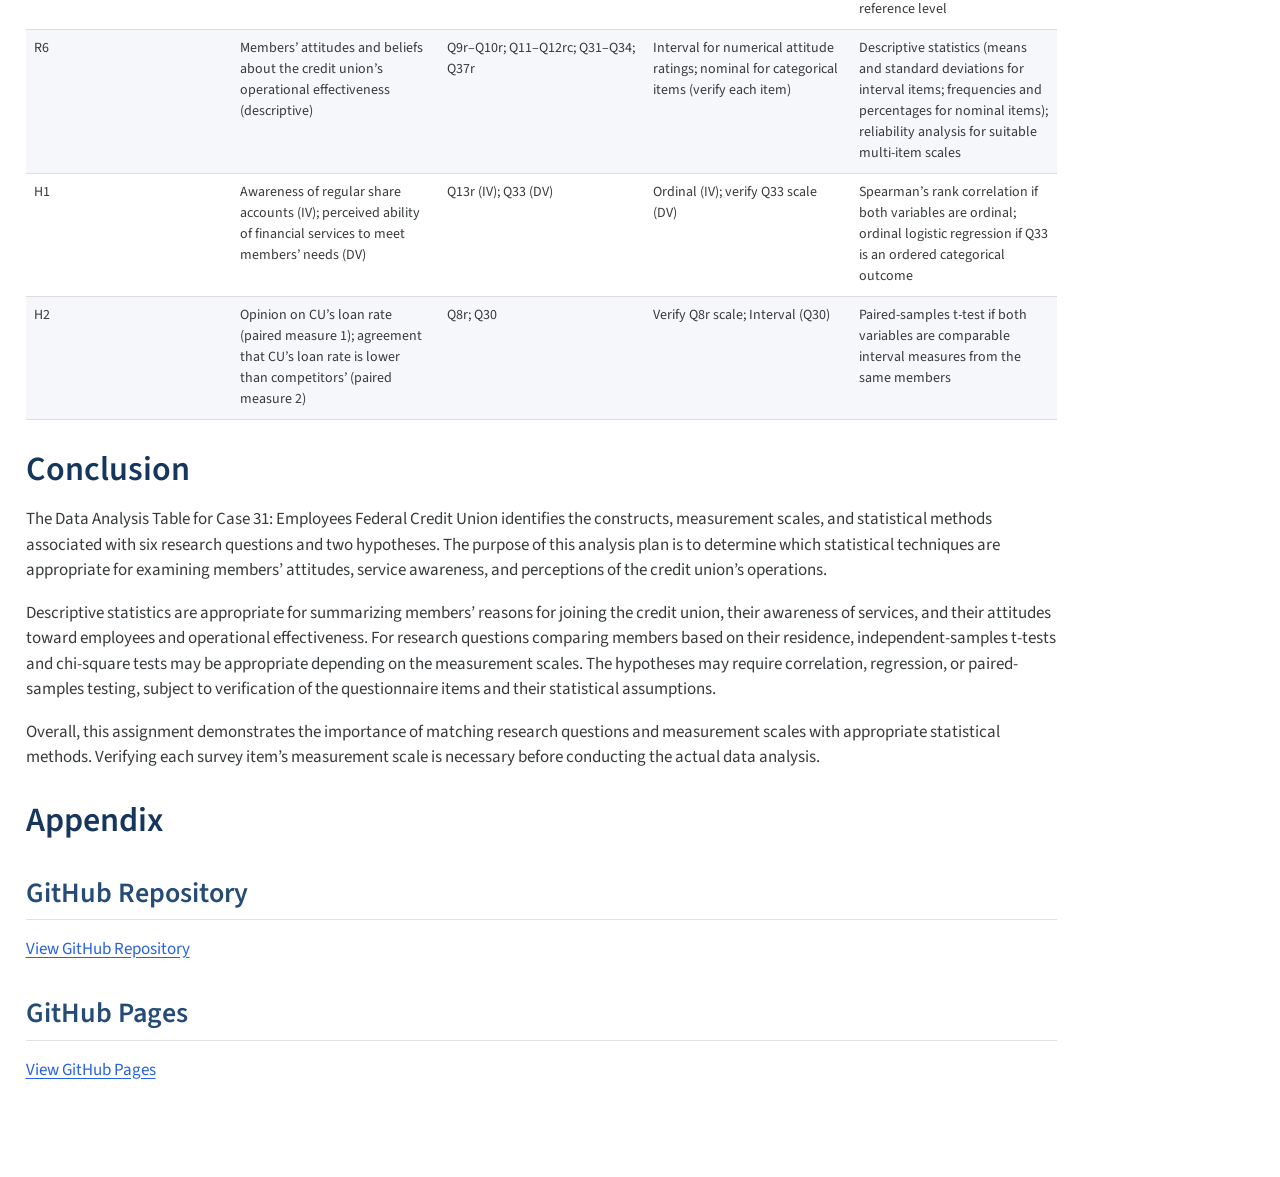
==== commit 462bd465: "Included Appendix" ====
--- a/index.html
+++ b/index.html
@@ -224,6 +224,7 @@
 </section>
 <section id="github-pages" class="level2">
 <h2 class="anchored" data-anchor-id="github-pages">GitHub Pages</h2>
+<p><a href="https://kebachez.github.io/IC10-2-2/">View GitHub Pages</a></p>
 </section>
 </section>
 
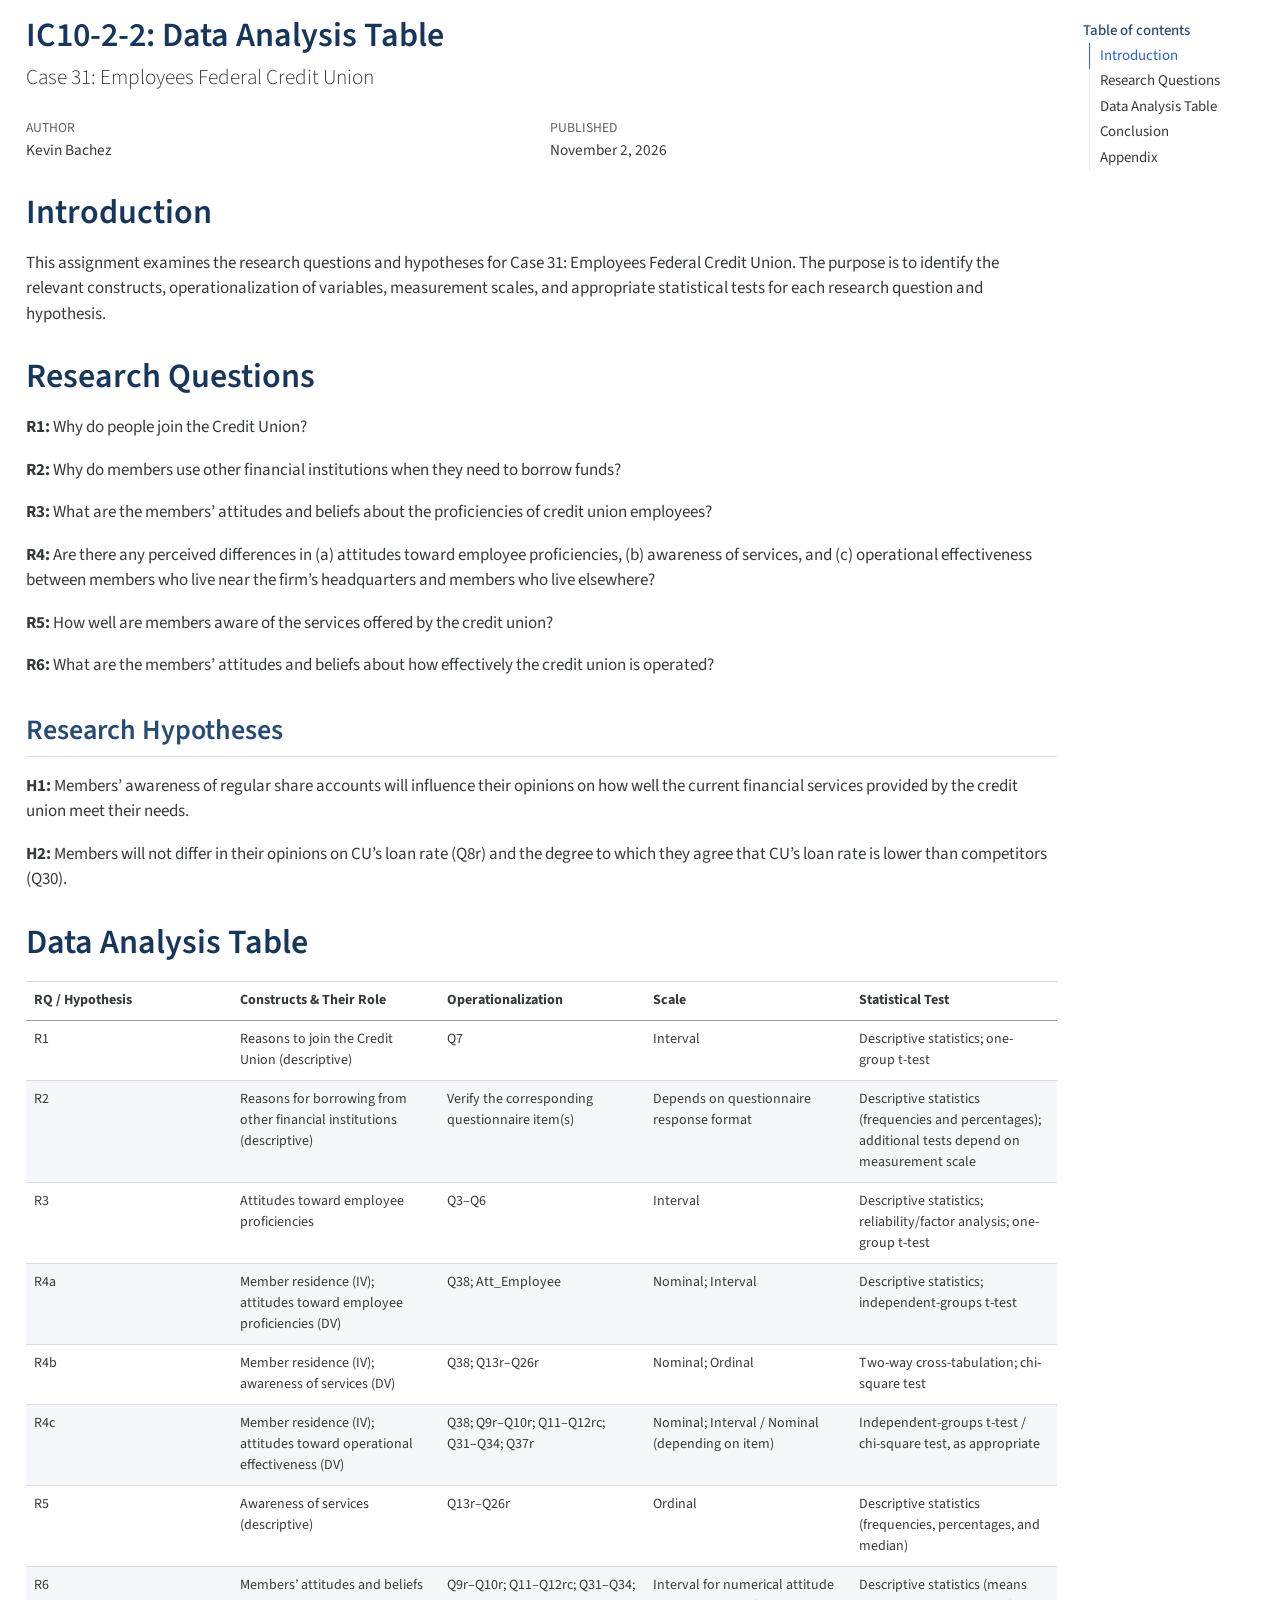
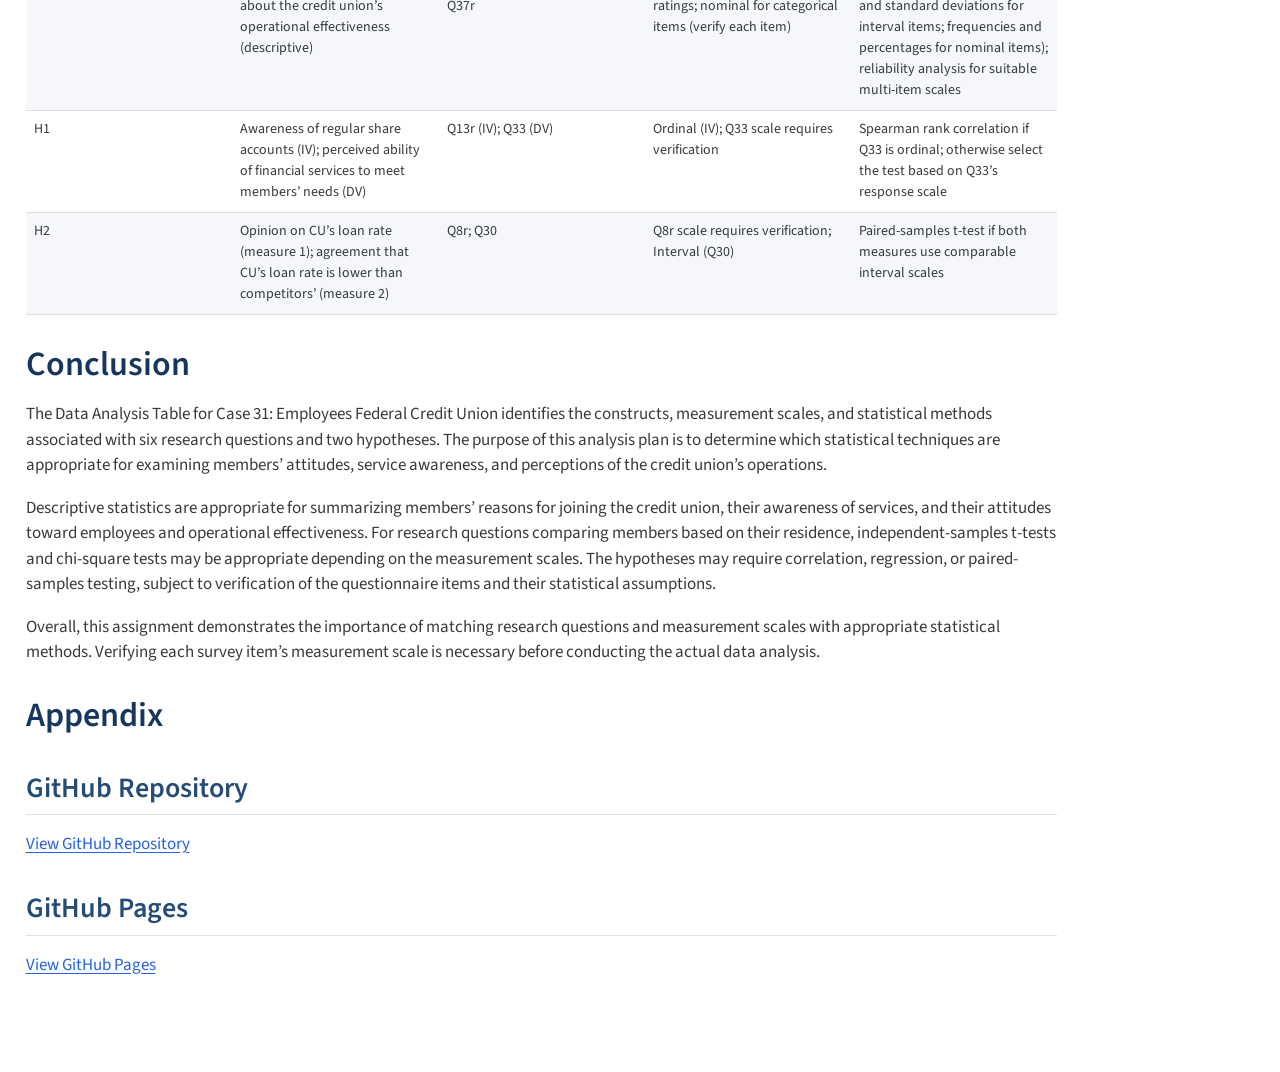
==== commit 3c339654: "Fixed Data Analysis" ====
--- a/index.html
+++ b/index.html
@@ -184,7 +184,7 @@
 <td style="text-align: left;">Awareness of services (descriptive)</td>
 <td style="text-align: left;">Q13r–Q26r</td>
 <td style="text-align: left;">Ordinal</td>
-<td style="text-align: left;">Descriptive statistics (frequencies, percentages, and median); one-sample Wilcoxon signed-rank test if comparing responses against a specified reference level</td>
+<td style="text-align: left;">Descriptive statistics (frequencies, percentages, and median)</td>
 </tr>
 <tr class="even">
 <td style="text-align: left;">R6</td>
@@ -197,15 +197,15 @@
 <td style="text-align: left;">H1</td>
 <td style="text-align: left;">Awareness of regular share accounts (IV); perceived ability of financial services to meet members’ needs (DV)</td>
 <td style="text-align: left;">Q13r (IV); Q33 (DV)</td>
-<td style="text-align: left;">Ordinal (IV); verify Q33 scale (DV)</td>
-<td style="text-align: left;">Spearman’s rank correlation if both variables are ordinal; ordinal logistic regression if Q33 is an ordered categorical outcome</td>
+<td style="text-align: left;">Ordinal (IV); Q33 scale requires verification</td>
+<td style="text-align: left;">Spearman rank correlation if Q33 is ordinal; otherwise select the test based on Q33’s response scale</td>
 </tr>
 <tr class="even">
 <td style="text-align: left;">H2</td>
-<td style="text-align: left;">Opinion on CU’s loan rate (paired measure 1); agreement that CU’s loan rate is lower than competitors’ (paired measure 2)</td>
+<td style="text-align: left;">Opinion on CU’s loan rate (measure 1); agreement that CU’s loan rate is lower than competitors’ (measure 2)</td>
 <td style="text-align: left;">Q8r; Q30</td>
-<td style="text-align: left;">Verify Q8r scale; Interval (Q30)</td>
-<td style="text-align: left;">Paired-samples t-test if both variables are comparable interval measures from the same members</td>
+<td style="text-align: left;">Q8r scale requires verification; Interval (Q30)</td>
+<td style="text-align: left;">Paired-samples t-test if both measures use comparable interval scales</td>
 </tr>
 </tbody>
 </table>
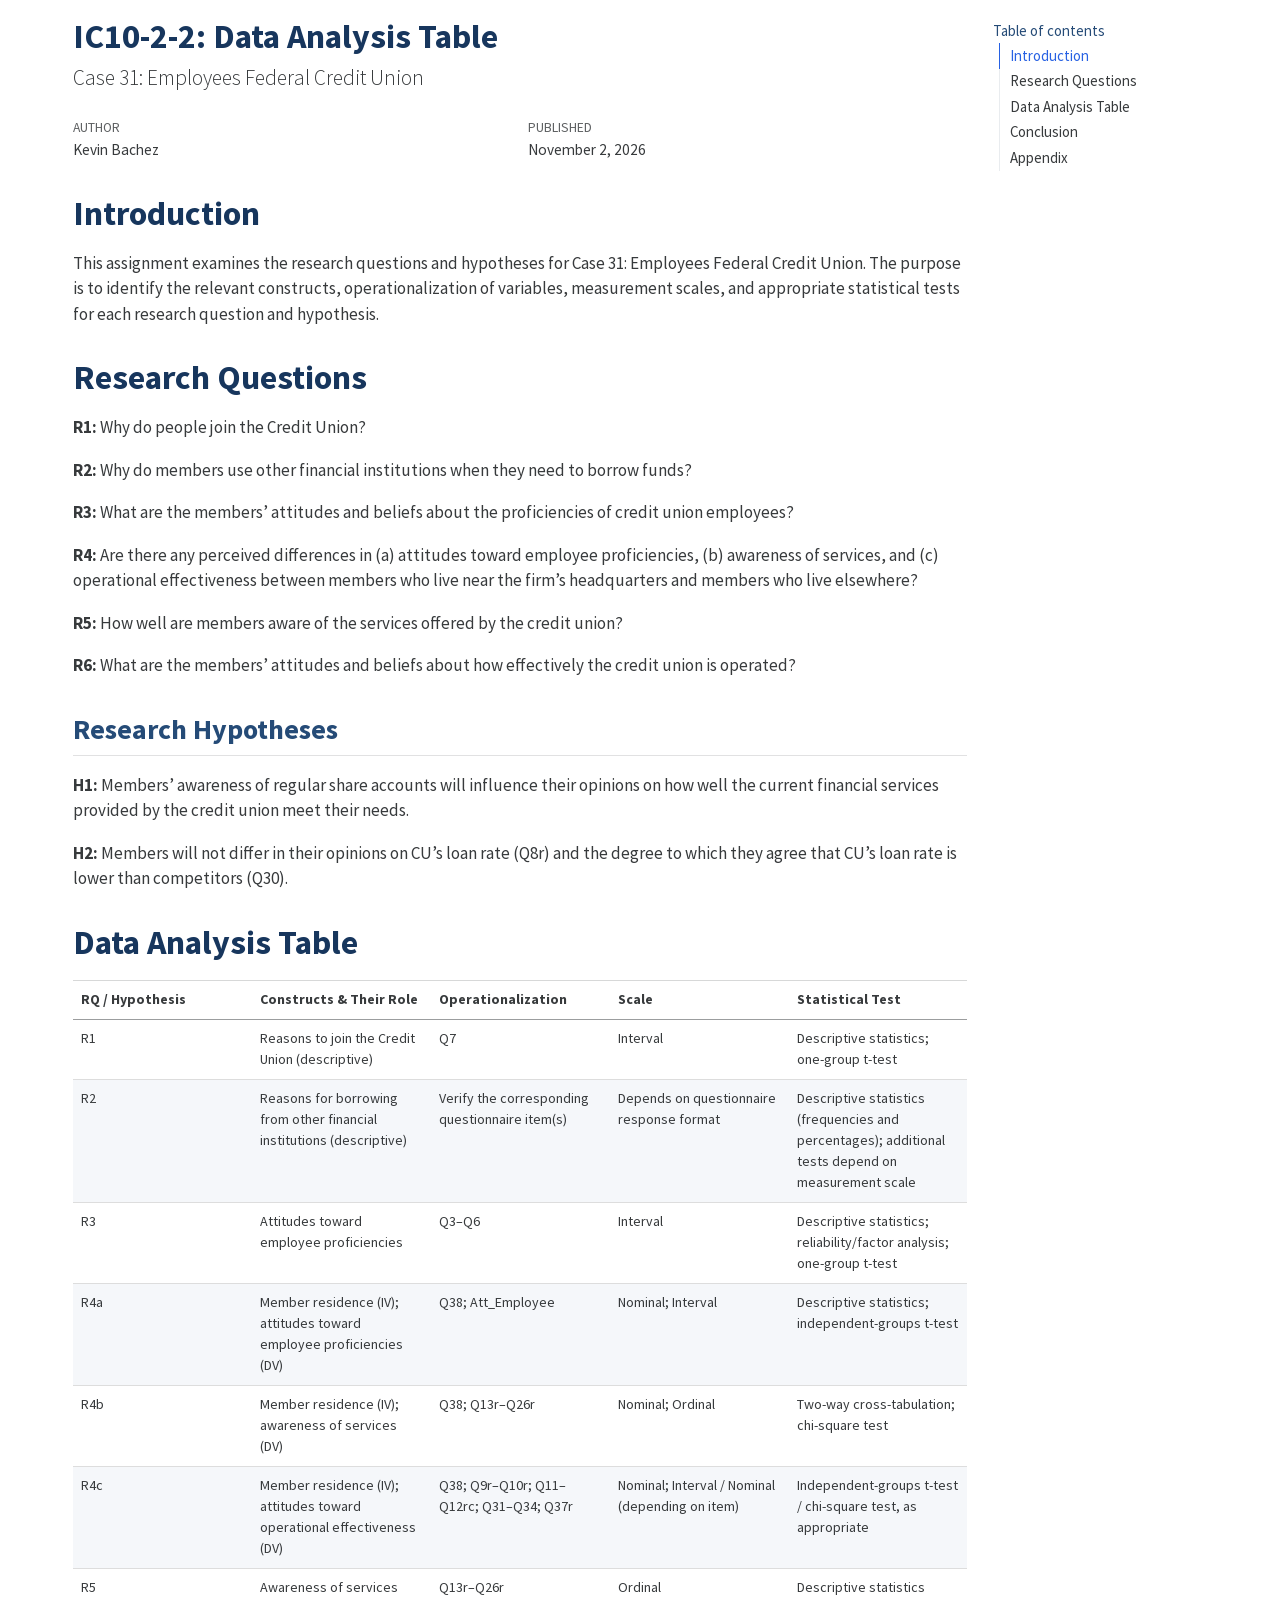
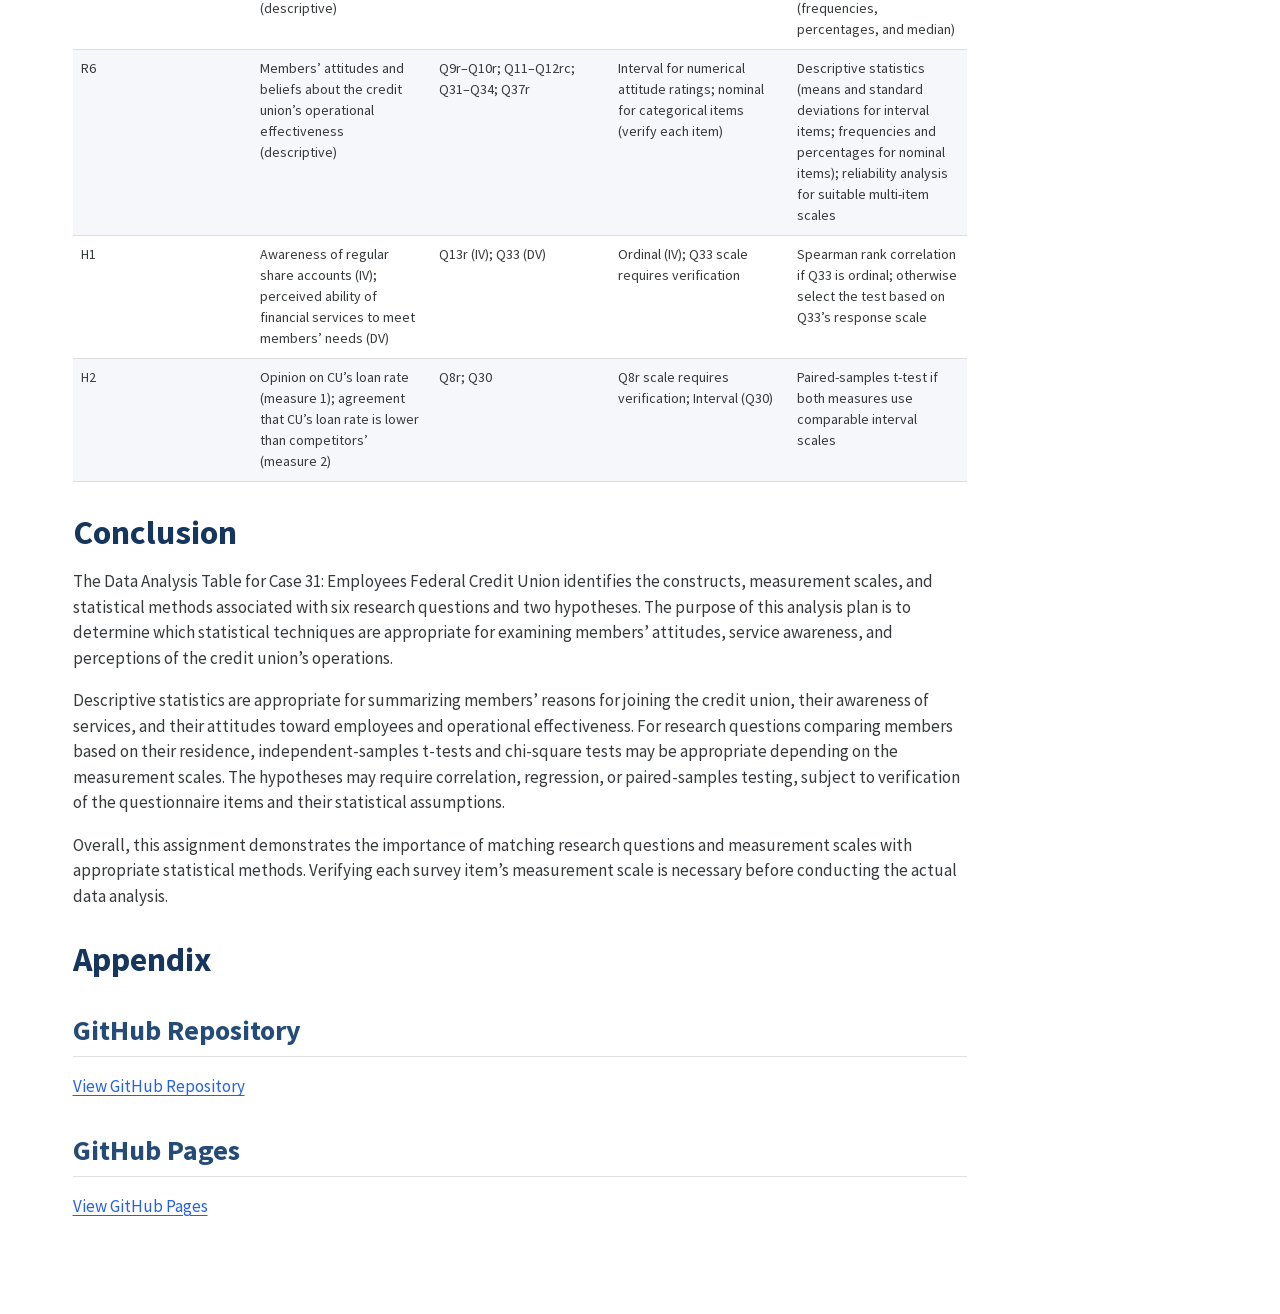
==== commit a7e6f1d1: "Fixed YAML" ====
--- a/index.html
+++ b/index.html
@@ -18,28 +18,2183 @@
 div.hanging-indent{margin-left: 1.5em; text-indent: -1.5em;}
 ul.task-list{list-style: none;}
 ul.task-list li input[type="checkbox"] {
-  width: 0.8em;
-  margin: 0 0.8em 0.2em -1em; /* quarto-specific, see https://github.com/quarto-dev/quarto-cli/issues/4556 */ 
-  vertical-align: middle;
+width: 0.8em;
+margin: 0 0.8em 0.2em -1em;  vertical-align: middle;
 }
 </style>
 
 
-<script src="index_files/libs/clipboard/clipboard.min.js"></script>
-<script src="index_files/libs/quarto-html/quarto.js" type="module"></script>
-<script src="index_files/libs/quarto-html/tabsets/tabsets.js" type="module"></script>
-<script src="index_files/libs/quarto-html/axe/axe-check.js" type="module"></script>
-<script src="index_files/libs/quarto-html/popper.min.js"></script>
-<script src="index_files/libs/quarto-html/tippy.umd.min.js"></script>
-<script src="index_files/libs/quarto-html/anchor.min.js"></script>
-<link href="index_files/libs/quarto-html/tippy.css" rel="stylesheet">
-<link href="index_files/libs/quarto-html/quarto-syntax-highlighting-587c61ba64f3a5504c4d52d930310e48.css" rel="stylesheet" id="quarto-text-highlighting-styles">
-<script src="index_files/libs/bootstrap/bootstrap.min.js"></script>
-<link href="index_files/libs/bootstrap/bootstrap-icons.css" rel="stylesheet">
-<link href="index_files/libs/bootstrap/bootstrap-2273bf923c71cc153cbe53f11b200390.min.css" rel="stylesheet" append-hash="true" id="quarto-bootstrap" data-mode="light">
+<script>/*!
+ * clipboard.js v2.0.11
+ * https://clipboardjs.com/
+ *
+ * Licensed MIT © Zeno Rocha
+ */
+!function(t,e){"object"==typeof exports&&"object"==typeof module?module.exports=e():"function"==typeof define&&define.amd?define([],e):"object"==typeof exports?exports.ClipboardJS=e():t.ClipboardJS=e()}(this,function(){return n={686:function(t,e,n){"use strict";n.d(e,{default:function(){return b}});var e=n(279),i=n.n(e),e=n(370),u=n.n(e),e=n(817),r=n.n(e);function c(t){try{return document.execCommand(t)}catch(t){return}}var a=function(t){t=r()(t);return c("cut"),t};function o(t,e){var n,o,t=(n=t,o="rtl"===document.documentElement.getAttribute("dir"),(t=document.createElement("textarea")).style.fontSize="12pt",t.style.border="0",t.style.padding="0",t.style.margin="0",t.style.position="absolute",t.style[o?"right":"left"]="-9999px",o=window.pageYOffset||document.documentElement.scrollTop,t.style.top="".concat(o,"px"),t.setAttribute("readonly",""),t.value=n,t);return e.container.appendChild(t),e=r()(t),c("copy"),t.remove(),e}var f=function(t){var e=1<arguments.length&&void 0!==arguments[1]?arguments[1]:{container:document.body},n="";return"string"==typeof t?n=o(t,e):t instanceof HTMLInputElement&&!["text","search","url","tel","password"].includes(null==t?void 0:t.type)?n=o(t.value,e):(n=r()(t),c("copy")),n};function l(t){return(l="function"==typeof Symbol&&"symbol"==typeof Symbol.iterator?function(t){return typeof t}:function(t){return t&&"function"==typeof Symbol&&t.constructor===Symbol&&t!==Symbol.prototype?"symbol":typeof t})(t)}var s=function(){var t=0<arguments.length&&void 0!==arguments[0]?arguments[0]:{},e=t.action,n=void 0===e?"copy":e,o=t.container,e=t.target,t=t.text;if("copy"!==n&&"cut"!==n)throw new Error('Invalid "action" value, use either "copy" or "cut"');if(void 0!==e){if(!e||"object"!==l(e)||1!==e.nodeType)throw new Error('Invalid "target" value, use a valid Element');if("copy"===n&&e.hasAttribute("disabled"))throw new Error('Invalid "target" attribute. Please use "readonly" instead of "disabled" attribute');if("cut"===n&&(e.hasAttribute("readonly")||e.hasAttribute("disabled")))throw new Error('Invalid "target" attribute. You can\'t cut text from elements with "readonly" or "disabled" attributes')}return t?f(t,{container:o}):e?"cut"===n?a(e):f(e,{container:o}):void 0};function p(t){return(p="function"==typeof Symbol&&"symbol"==typeof Symbol.iterator?function(t){return typeof t}:function(t){return t&&"function"==typeof Symbol&&t.constructor===Symbol&&t!==Symbol.prototype?"symbol":typeof t})(t)}function d(t,e){for(var n=0;n<e.length;n++){var o=e[n];o.enumerable=o.enumerable||!1,o.configurable=!0,"value"in o&&(o.writable=!0),Object.defineProperty(t,o.key,o)}}function y(t,e){return(y=Object.setPrototypeOf||function(t,e){return t.__proto__=e,t})(t,e)}function h(n){var o=function(){if("undefined"==typeof Reflect||!Reflect.construct)return!1;if(Reflect.construct.sham)return!1;if("function"==typeof Proxy)return!0;try{return Date.prototype.toString.call(Reflect.construct(Date,[],function(){})),!0}catch(t){return!1}}();return function(){var t,e=v(n);return t=o?(t=v(this).constructor,Reflect.construct(e,arguments,t)):e.apply(this,arguments),e=this,!(t=t)||"object"!==p(t)&&"function"!=typeof t?function(t){if(void 0!==t)return t;throw new ReferenceError("this hasn't been initialised - super() hasn't been called")}(e):t}}function v(t){return(v=Object.setPrototypeOf?Object.getPrototypeOf:function(t){return t.__proto__||Object.getPrototypeOf(t)})(t)}function m(t,e){t="data-clipboard-".concat(t);if(e.hasAttribute(t))return e.getAttribute(t)}var b=function(){!function(t,e){if("function"!=typeof e&&null!==e)throw new TypeError("Super expression must either be null or a function");t.prototype=Object.create(e&&e.prototype,{constructor:{value:t,writable:!0,configurable:!0}}),e&&y(t,e)}(r,i());var t,e,n,o=h(r);function r(t,e){var n;return function(t){if(!(t instanceof r))throw new TypeError("Cannot call a class as a function")}(this),(n=o.call(this)).resolveOptions(e),n.listenClick(t),n}return t=r,n=[{key:"copy",value:function(t){var e=1<arguments.length&&void 0!==arguments[1]?arguments[1]:{container:document.body};return f(t,e)}},{key:"cut",value:function(t){return a(t)}},{key:"isSupported",value:function(){var t=0<arguments.length&&void 0!==arguments[0]?arguments[0]:["copy","cut"],t="string"==typeof t?[t]:t,e=!!document.queryCommandSupported;return t.forEach(function(t){e=e&&!!document.queryCommandSupported(t)}),e}}],(e=[{key:"resolveOptions",value:function(){var t=0<arguments.length&&void 0!==arguments[0]?arguments[0]:{};this.action="function"==typeof t.action?t.action:this.defaultAction,this.target="function"==typeof t.target?t.target:this.defaultTarget,this.text="function"==typeof t.text?t.text:this.defaultText,this.container="object"===p(t.container)?t.container:document.body}},{key:"listenClick",value:function(t){var e=this;this.listener=u()(t,"click",function(t){return e.onClick(t)})}},{key:"onClick",value:function(t){var e=t.delegateTarget||t.currentTarget,n=this.action(e)||"copy",t=s({action:n,container:this.container,target:this.target(e),text:this.text(e)});this.emit(t?"success":"error",{action:n,text:t,trigger:e,clearSelection:function(){e&&e.focus(),window.getSelection().removeAllRanges()}})}},{key:"defaultAction",value:function(t){return m("action",t)}},{key:"defaultTarget",value:function(t){t=m("target",t);if(t)return document.querySelector(t)}},{key:"defaultText",value:function(t){return m("text",t)}},{key:"destroy",value:function(){this.listener.destroy()}}])&&d(t.prototype,e),n&&d(t,n),r}()},828:function(t){var e;"undefined"==typeof Element||Element.prototype.matches||((e=Element.prototype).matches=e.matchesSelector||e.mozMatchesSelector||e.msMatchesSelector||e.oMatchesSelector||e.webkitMatchesSelector),t.exports=function(t,e){for(;t&&9!==t.nodeType;){if("function"==typeof t.matches&&t.matches(e))return t;t=t.parentNode}}},438:function(t,e,n){var u=n(828);function i(t,e,n,o,r){var i=function(e,n,t,o){return function(t){t.delegateTarget=u(t.target,n),t.delegateTarget&&o.call(e,t)}}.apply(this,arguments);return t.addEventListener(n,i,r),{destroy:function(){t.removeEventListener(n,i,r)}}}t.exports=function(t,e,n,o,r){return"function"==typeof t.addEventListener?i.apply(null,arguments):"function"==typeof n?i.bind(null,document).apply(null,arguments):("string"==typeof t&&(t=document.querySelectorAll(t)),Array.prototype.map.call(t,function(t){return i(t,e,n,o,r)}))}},879:function(t,n){n.node=function(t){return void 0!==t&&t instanceof HTMLElement&&1===t.nodeType},n.nodeList=function(t){var e=Object.prototype.toString.call(t);return void 0!==t&&("[object NodeList]"===e||"[object HTMLCollection]"===e)&&"length"in t&&(0===t.length||n.node(t[0]))},n.string=function(t){return"string"==typeof t||t instanceof String},n.fn=function(t){return"[object Function]"===Object.prototype.toString.call(t)}},370:function(t,e,n){var f=n(879),l=n(438);t.exports=function(t,e,n){if(!t&&!e&&!n)throw new Error("Missing required arguments");if(!f.string(e))throw new TypeError("Second argument must be a String");if(!f.fn(n))throw new TypeError("Third argument must be a Function");if(f.node(t))return c=e,a=n,(u=t).addEventListener(c,a),{destroy:function(){u.removeEventListener(c,a)}};if(f.nodeList(t))return o=t,r=e,i=n,Array.prototype.forEach.call(o,function(t){t.addEventListener(r,i)}),{destroy:function(){Array.prototype.forEach.call(o,function(t){t.removeEventListener(r,i)})}};if(f.string(t))return t=t,e=e,n=n,l(document.body,t,e,n);throw new TypeError("First argument must be a String, HTMLElement, HTMLCollection, or NodeList");var o,r,i,u,c,a}},817:function(t){t.exports=function(t){var e,n="SELECT"===t.nodeName?(t.focus(),t.value):"INPUT"===t.nodeName||"TEXTAREA"===t.nodeName?((e=t.hasAttribute("readonly"))||t.setAttribute("readonly",""),t.select(),t.setSelectionRange(0,t.value.length),e||t.removeAttribute("readonly"),t.value):(t.hasAttribute("contenteditable")&&t.focus(),n=window.getSelection(),(e=document.createRange()).selectNodeContents(t),n.removeAllRanges(),n.addRange(e),n.toString());return n}},279:function(t){function e(){}e.prototype={on:function(t,e,n){var o=this.e||(this.e={});return(o[t]||(o[t]=[])).push({fn:e,ctx:n}),this},once:function(t,e,n){var o=this;function r(){o.off(t,r),e.apply(n,arguments)}return r._=e,this.on(t,r,n)},emit:function(t){for(var e=[].slice.call(arguments,1),n=((this.e||(this.e={}))[t]||[]).slice(),o=0,r=n.length;o<r;o++)n[o].fn.apply(n[o].ctx,e);return this},off:function(t,e){var n=this.e||(this.e={}),o=n[t],r=[];if(o&&e)for(var i=0,u=o.length;i<u;i++)o[i].fn!==e&&o[i].fn._!==e&&r.push(o[i]);return r.length?n[t]=r:delete n[t],this}},t.exports=e,t.exports.TinyEmitter=e}},r={},o.n=function(t){var e=t&&t.__esModule?function(){return t.default}:function(){return t};return o.d(e,{a:e}),e},o.d=function(t,e){for(var n in e)o.o(e,n)&&!o.o(t,n)&&Object.defineProperty(t,n,{enumerable:!0,get:e[n]})},o.o=function(t,e){return Object.prototype.hasOwnProperty.call(t,e)},o(686).default;function o(t){if(r[t])return r[t].exports;var e=r[t]={exports:{}};return n[t](e,e.exports,o),e.exports}var n,r});</script>
+<script src="[data-uri]" type="module"></script>
+<script src="[data-uri]" type="module"></script>
+<script src="[data-uri]" type="module"></script>
+<script>/**
+ * @popperjs/core v2.11.7 - MIT License
+ */
+
+!function(e,t){"object"==typeof exports&&"undefined"!=typeof module?t(exports):"function"==typeof define&&define.amd?define(["exports"],t):t((e="undefined"!=typeof globalThis?globalThis:e||self).Popper={})}(this,(function(e){"use strict";function t(e){if(null==e)return window;if("[object Window]"!==e.toString()){var t=e.ownerDocument;return t&&t.defaultView||window}return e}function n(e){return e instanceof t(e).Element||e instanceof Element}function r(e){return e instanceof t(e).HTMLElement||e instanceof HTMLElement}function o(e){return"undefined"!=typeof ShadowRoot&&(e instanceof t(e).ShadowRoot||e instanceof ShadowRoot)}var i=Math.max,a=Math.min,s=Math.round;function f(){var e=navigator.userAgentData;return null!=e&&e.brands&&Array.isArray(e.brands)?e.brands.map((function(e){return e.brand+"/"+e.version})).join(" "):navigator.userAgent}function c(){return!/^((?!chrome|android).)*safari/i.test(f())}function p(e,o,i){void 0===o&&(o=!1),void 0===i&&(i=!1);var a=e.getBoundingClientRect(),f=1,p=1;o&&r(e)&&(f=e.offsetWidth>0&&s(a.width)/e.offsetWidth||1,p=e.offsetHeight>0&&s(a.height)/e.offsetHeight||1);var u=(n(e)?t(e):window).visualViewport,l=!c()&&i,d=(a.left+(l&&u?u.offsetLeft:0))/f,h=(a.top+(l&&u?u.offsetTop:0))/p,m=a.width/f,v=a.height/p;return{width:m,height:v,top:h,right:d+m,bottom:h+v,left:d,x:d,y:h}}function u(e){var n=t(e);return{scrollLeft:n.pageXOffset,scrollTop:n.pageYOffset}}function l(e){return e?(e.nodeName||"").toLowerCase():null}function d(e){return((n(e)?e.ownerDocument:e.document)||window.document).documentElement}function h(e){return p(d(e)).left+u(e).scrollLeft}function m(e){return t(e).getComputedStyle(e)}function v(e){var t=m(e),n=t.overflow,r=t.overflowX,o=t.overflowY;return/auto|scroll|overlay|hidden/.test(n+o+r)}function y(e,n,o){void 0===o&&(o=!1);var i,a,f=r(n),c=r(n)&&function(e){var t=e.getBoundingClientRect(),n=s(t.width)/e.offsetWidth||1,r=s(t.height)/e.offsetHeight||1;return 1!==n||1!==r}(n),m=d(n),y=p(e,c,o),g={scrollLeft:0,scrollTop:0},b={x:0,y:0};return(f||!f&&!o)&&(("body"!==l(n)||v(m))&&(g=(i=n)!==t(i)&&r(i)?{scrollLeft:(a=i).scrollLeft,scrollTop:a.scrollTop}:u(i)),r(n)?((b=p(n,!0)).x+=n.clientLeft,b.y+=n.clientTop):m&&(b.x=h(m))),{x:y.left+g.scrollLeft-b.x,y:y.top+g.scrollTop-b.y,width:y.width,height:y.height}}function g(e){var t=p(e),n=e.offsetWidth,r=e.offsetHeight;return Math.abs(t.width-n)<=1&&(n=t.width),Math.abs(t.height-r)<=1&&(r=t.height),{x:e.offsetLeft,y:e.offsetTop,width:n,height:r}}function b(e){return"html"===l(e)?e:e.assignedSlot||e.parentNode||(o(e)?e.host:null)||d(e)}function x(e){return["html","body","#document"].indexOf(l(e))>=0?e.ownerDocument.body:r(e)&&v(e)?e:x(b(e))}function w(e,n){var r;void 0===n&&(n=[]);var o=x(e),i=o===(null==(r=e.ownerDocument)?void 0:r.body),a=t(o),s=i?[a].concat(a.visualViewport||[],v(o)?o:[]):o,f=n.concat(s);return i?f:f.concat(w(b(s)))}function O(e){return["table","td","th"].indexOf(l(e))>=0}function j(e){return r(e)&&"fixed"!==m(e).position?e.offsetParent:null}function E(e){for(var n=t(e),i=j(e);i&&O(i)&&"static"===m(i).position;)i=j(i);return i&&("html"===l(i)||"body"===l(i)&&"static"===m(i).position)?n:i||function(e){var t=/firefox/i.test(f());if(/Trident/i.test(f())&&r(e)&&"fixed"===m(e).position)return null;var n=b(e);for(o(n)&&(n=n.host);r(n)&&["html","body"].indexOf(l(n))<0;){var i=m(n);if("none"!==i.transform||"none"!==i.perspective||"paint"===i.contain||-1!==["transform","perspective"].indexOf(i.willChange)||t&&"filter"===i.willChange||t&&i.filter&&"none"!==i.filter)return n;n=n.parentNode}return null}(e)||n}var D="top",A="bottom",L="right",P="left",M="auto",k=[D,A,L,P],W="start",B="end",H="viewport",T="popper",R=k.reduce((function(e,t){return e.concat([t+"-"+W,t+"-"+B])}),[]),S=[].concat(k,[M]).reduce((function(e,t){return e.concat([t,t+"-"+W,t+"-"+B])}),[]),V=["beforeRead","read","afterRead","beforeMain","main","afterMain","beforeWrite","write","afterWrite"];function q(e){var t=new Map,n=new Set,r=[];function o(e){n.add(e.name),[].concat(e.requires||[],e.requiresIfExists||[]).forEach((function(e){if(!n.has(e)){var r=t.get(e);r&&o(r)}})),r.push(e)}return e.forEach((function(e){t.set(e.name,e)})),e.forEach((function(e){n.has(e.name)||o(e)})),r}function C(e){return e.split("-")[0]}function N(e,t){var n=t.getRootNode&&t.getRootNode();if(e.contains(t))return!0;if(n&&o(n)){var r=t;do{if(r&&e.isSameNode(r))return!0;r=r.parentNode||r.host}while(r)}return!1}function I(e){return Object.assign({},e,{left:e.x,top:e.y,right:e.x+e.width,bottom:e.y+e.height})}function _(e,r,o){return r===H?I(function(e,n){var r=t(e),o=d(e),i=r.visualViewport,a=o.clientWidth,s=o.clientHeight,f=0,p=0;if(i){a=i.width,s=i.height;var u=c();(u||!u&&"fixed"===n)&&(f=i.offsetLeft,p=i.offsetTop)}return{width:a,height:s,x:f+h(e),y:p}}(e,o)):n(r)?function(e,t){var n=p(e,!1,"fixed"===t);return n.top=n.top+e.clientTop,n.left=n.left+e.clientLeft,n.bottom=n.top+e.clientHeight,n.right=n.left+e.clientWidth,n.width=e.clientWidth,n.height=e.clientHeight,n.x=n.left,n.y=n.top,n}(r,o):I(function(e){var t,n=d(e),r=u(e),o=null==(t=e.ownerDocument)?void 0:t.body,a=i(n.scrollWidth,n.clientWidth,o?o.scrollWidth:0,o?o.clientWidth:0),s=i(n.scrollHeight,n.clientHeight,o?o.scrollHeight:0,o?o.clientHeight:0),f=-r.scrollLeft+h(e),c=-r.scrollTop;return"rtl"===m(o||n).direction&&(f+=i(n.clientWidth,o?o.clientWidth:0)-a),{width:a,height:s,x:f,y:c}}(d(e)))}function F(e,t,o,s){var f="clippingParents"===t?function(e){var t=w(b(e)),o=["absolute","fixed"].indexOf(m(e).position)>=0&&r(e)?E(e):e;return n(o)?t.filter((function(e){return n(e)&&N(e,o)&&"body"!==l(e)})):[]}(e):[].concat(t),c=[].concat(f,[o]),p=c[0],u=c.reduce((function(t,n){var r=_(e,n,s);return t.top=i(r.top,t.top),t.right=a(r.right,t.right),t.bottom=a(r.bottom,t.bottom),t.left=i(r.left,t.left),t}),_(e,p,s));return u.width=u.right-u.left,u.height=u.bottom-u.top,u.x=u.left,u.y=u.top,u}function U(e){return e.split("-")[1]}function z(e){return["top","bottom"].indexOf(e)>=0?"x":"y"}function X(e){var t,n=e.reference,r=e.element,o=e.placement,i=o?C(o):null,a=o?U(o):null,s=n.x+n.width/2-r.width/2,f=n.y+n.height/2-r.height/2;switch(i){case D:t={x:s,y:n.y-r.height};break;case A:t={x:s,y:n.y+n.height};break;case L:t={x:n.x+n.width,y:f};break;case P:t={x:n.x-r.width,y:f};break;default:t={x:n.x,y:n.y}}var c=i?z(i):null;if(null!=c){var p="y"===c?"height":"width";switch(a){case W:t[c]=t[c]-(n[p]/2-r[p]/2);break;case B:t[c]=t[c]+(n[p]/2-r[p]/2)}}return t}function Y(e){return Object.assign({},{top:0,right:0,bottom:0,left:0},e)}function G(e,t){return t.reduce((function(t,n){return t[n]=e,t}),{})}function J(e,t){void 0===t&&(t={});var r=t,o=r.placement,i=void 0===o?e.placement:o,a=r.strategy,s=void 0===a?e.strategy:a,f=r.boundary,c=void 0===f?"clippingParents":f,u=r.rootBoundary,l=void 0===u?H:u,h=r.elementContext,m=void 0===h?T:h,v=r.altBoundary,y=void 0!==v&&v,g=r.padding,b=void 0===g?0:g,x=Y("number"!=typeof b?b:G(b,k)),w=m===T?"reference":T,O=e.rects.popper,j=e.elements[y?w:m],E=F(n(j)?j:j.contextElement||d(e.elements.popper),c,l,s),P=p(e.elements.reference),M=X({reference:P,element:O,strategy:"absolute",placement:i}),W=I(Object.assign({},O,M)),B=m===T?W:P,R={top:E.top-B.top+x.top,bottom:B.bottom-E.bottom+x.bottom,left:E.left-B.left+x.left,right:B.right-E.right+x.right},S=e.modifiersData.offset;if(m===T&&S){var V=S[i];Object.keys(R).forEach((function(e){var t=[L,A].indexOf(e)>=0?1:-1,n=[D,A].indexOf(e)>=0?"y":"x";R[e]+=V[n]*t}))}return R}var K={placement:"bottom",modifiers:[],strategy:"absolute"};function Q(){for(var e=arguments.length,t=new Array(e),n=0;n<e;n++)t[n]=arguments[n];return!t.some((function(e){return!(e&&"function"==typeof e.getBoundingClientRect)}))}function Z(e){void 0===e&&(e={});var t=e,r=t.defaultModifiers,o=void 0===r?[]:r,i=t.defaultOptions,a=void 0===i?K:i;return function(e,t,r){void 0===r&&(r=a);var i,s,f={placement:"bottom",orderedModifiers:[],options:Object.assign({},K,a),modifiersData:{},elements:{reference:e,popper:t},attributes:{},styles:{}},c=[],p=!1,u={state:f,setOptions:function(r){var i="function"==typeof r?r(f.options):r;l(),f.options=Object.assign({},a,f.options,i),f.scrollParents={reference:n(e)?w(e):e.contextElement?w(e.contextElement):[],popper:w(t)};var s,p,d=function(e){var t=q(e);return V.reduce((function(e,n){return e.concat(t.filter((function(e){return e.phase===n})))}),[])}((s=[].concat(o,f.options.modifiers),p=s.reduce((function(e,t){var n=e[t.name];return e[t.name]=n?Object.assign({},n,t,{options:Object.assign({},n.options,t.options),data:Object.assign({},n.data,t.data)}):t,e}),{}),Object.keys(p).map((function(e){return p[e]}))));return f.orderedModifiers=d.filter((function(e){return e.enabled})),f.orderedModifiers.forEach((function(e){var t=e.name,n=e.options,r=void 0===n?{}:n,o=e.effect;if("function"==typeof o){var i=o({state:f,name:t,instance:u,options:r}),a=function(){};c.push(i||a)}})),u.update()},forceUpdate:function(){if(!p){var e=f.elements,t=e.reference,n=e.popper;if(Q(t,n)){f.rects={reference:y(t,E(n),"fixed"===f.options.strategy),popper:g(n)},f.reset=!1,f.placement=f.options.placement,f.orderedModifiers.forEach((function(e){return f.modifiersData[e.name]=Object.assign({},e.data)}));for(var r=0;r<f.orderedModifiers.length;r++)if(!0!==f.reset){var o=f.orderedModifiers[r],i=o.fn,a=o.options,s=void 0===a?{}:a,c=o.name;"function"==typeof i&&(f=i({state:f,options:s,name:c,instance:u})||f)}else f.reset=!1,r=-1}}},update:(i=function(){return new Promise((function(e){u.forceUpdate(),e(f)}))},function(){return s||(s=new Promise((function(e){Promise.resolve().then((function(){s=void 0,e(i())}))}))),s}),destroy:function(){l(),p=!0}};if(!Q(e,t))return u;function l(){c.forEach((function(e){return e()})),c=[]}return u.setOptions(r).then((function(e){!p&&r.onFirstUpdate&&r.onFirstUpdate(e)})),u}}var $={passive:!0};var ee={name:"eventListeners",enabled:!0,phase:"write",fn:function(){},effect:function(e){var n=e.state,r=e.instance,o=e.options,i=o.scroll,a=void 0===i||i,s=o.resize,f=void 0===s||s,c=t(n.elements.popper),p=[].concat(n.scrollParents.reference,n.scrollParents.popper);return a&&p.forEach((function(e){e.addEventListener("scroll",r.update,$)})),f&&c.addEventListener("resize",r.update,$),function(){a&&p.forEach((function(e){e.removeEventListener("scroll",r.update,$)})),f&&c.removeEventListener("resize",r.update,$)}},data:{}};var te={name:"popperOffsets",enabled:!0,phase:"read",fn:function(e){var t=e.state,n=e.name;t.modifiersData[n]=X({reference:t.rects.reference,element:t.rects.popper,strategy:"absolute",placement:t.placement})},data:{}},ne={top:"auto",right:"auto",bottom:"auto",left:"auto"};function re(e){var n,r=e.popper,o=e.popperRect,i=e.placement,a=e.variation,f=e.offsets,c=e.position,p=e.gpuAcceleration,u=e.adaptive,l=e.roundOffsets,h=e.isFixed,v=f.x,y=void 0===v?0:v,g=f.y,b=void 0===g?0:g,x="function"==typeof l?l({x:y,y:b}):{x:y,y:b};y=x.x,b=x.y;var w=f.hasOwnProperty("x"),O=f.hasOwnProperty("y"),j=P,M=D,k=window;if(u){var W=E(r),H="clientHeight",T="clientWidth";if(W===t(r)&&"static"!==m(W=d(r)).position&&"absolute"===c&&(H="scrollHeight",T="scrollWidth"),W=W,i===D||(i===P||i===L)&&a===B)M=A,b-=(h&&W===k&&k.visualViewport?k.visualViewport.height:W[H])-o.height,b*=p?1:-1;if(i===P||(i===D||i===A)&&a===B)j=L,y-=(h&&W===k&&k.visualViewport?k.visualViewport.width:W[T])-o.width,y*=p?1:-1}var R,S=Object.assign({position:c},u&&ne),V=!0===l?function(e,t){var n=e.x,r=e.y,o=t.devicePixelRatio||1;return{x:s(n*o)/o||0,y:s(r*o)/o||0}}({x:y,y:b},t(r)):{x:y,y:b};return y=V.x,b=V.y,p?Object.assign({},S,((R={})[M]=O?"0":"",R[j]=w?"0":"",R.transform=(k.devicePixelRatio||1)<=1?"translate("+y+"px, "+b+"px)":"translate3d("+y+"px, "+b+"px, 0)",R)):Object.assign({},S,((n={})[M]=O?b+"px":"",n[j]=w?y+"px":"",n.transform="",n))}var oe={name:"computeStyles",enabled:!0,phase:"beforeWrite",fn:function(e){var t=e.state,n=e.options,r=n.gpuAcceleration,o=void 0===r||r,i=n.adaptive,a=void 0===i||i,s=n.roundOffsets,f=void 0===s||s,c={placement:C(t.placement),variation:U(t.placement),popper:t.elements.popper,popperRect:t.rects.popper,gpuAcceleration:o,isFixed:"fixed"===t.options.strategy};null!=t.modifiersData.popperOffsets&&(t.styles.popper=Object.assign({},t.styles.popper,re(Object.assign({},c,{offsets:t.modifiersData.popperOffsets,position:t.options.strategy,adaptive:a,roundOffsets:f})))),null!=t.modifiersData.arrow&&(t.styles.arrow=Object.assign({},t.styles.arrow,re(Object.assign({},c,{offsets:t.modifiersData.arrow,position:"absolute",adaptive:!1,roundOffsets:f})))),t.attributes.popper=Object.assign({},t.attributes.popper,{"data-popper-placement":t.placement})},data:{}};var ie={name:"applyStyles",enabled:!0,phase:"write",fn:function(e){var t=e.state;Object.keys(t.elements).forEach((function(e){var n=t.styles[e]||{},o=t.attributes[e]||{},i=t.elements[e];r(i)&&l(i)&&(Object.assign(i.style,n),Object.keys(o).forEach((function(e){var t=o[e];!1===t?i.removeAttribute(e):i.setAttribute(e,!0===t?"":t)})))}))},effect:function(e){var t=e.state,n={popper:{position:t.options.strategy,left:"0",top:"0",margin:"0"},arrow:{position:"absolute"},reference:{}};return Object.assign(t.elements.popper.style,n.popper),t.styles=n,t.elements.arrow&&Object.assign(t.elements.arrow.style,n.arrow),function(){Object.keys(t.elements).forEach((function(e){var o=t.elements[e],i=t.attributes[e]||{},a=Object.keys(t.styles.hasOwnProperty(e)?t.styles[e]:n[e]).reduce((function(e,t){return e[t]="",e}),{});r(o)&&l(o)&&(Object.assign(o.style,a),Object.keys(i).forEach((function(e){o.removeAttribute(e)})))}))}},requires:["computeStyles"]};var ae={name:"offset",enabled:!0,phase:"main",requires:["popperOffsets"],fn:function(e){var t=e.state,n=e.options,r=e.name,o=n.offset,i=void 0===o?[0,0]:o,a=S.reduce((function(e,n){return e[n]=function(e,t,n){var r=C(e),o=[P,D].indexOf(r)>=0?-1:1,i="function"==typeof n?n(Object.assign({},t,{placement:e})):n,a=i[0],s=i[1];return a=a||0,s=(s||0)*o,[P,L].indexOf(r)>=0?{x:s,y:a}:{x:a,y:s}}(n,t.rects,i),e}),{}),s=a[t.placement],f=s.x,c=s.y;null!=t.modifiersData.popperOffsets&&(t.modifiersData.popperOffsets.x+=f,t.modifiersData.popperOffsets.y+=c),t.modifiersData[r]=a}},se={left:"right",right:"left",bottom:"top",top:"bottom"};function fe(e){return e.replace(/left|right|bottom|top/g,(function(e){return se[e]}))}var ce={start:"end",end:"start"};function pe(e){return e.replace(/start|end/g,(function(e){return ce[e]}))}function ue(e,t){void 0===t&&(t={});var n=t,r=n.placement,o=n.boundary,i=n.rootBoundary,a=n.padding,s=n.flipVariations,f=n.allowedAutoPlacements,c=void 0===f?S:f,p=U(r),u=p?s?R:R.filter((function(e){return U(e)===p})):k,l=u.filter((function(e){return c.indexOf(e)>=0}));0===l.length&&(l=u);var d=l.reduce((function(t,n){return t[n]=J(e,{placement:n,boundary:o,rootBoundary:i,padding:a})[C(n)],t}),{});return Object.keys(d).sort((function(e,t){return d[e]-d[t]}))}var le={name:"flip",enabled:!0,phase:"main",fn:function(e){var t=e.state,n=e.options,r=e.name;if(!t.modifiersData[r]._skip){for(var o=n.mainAxis,i=void 0===o||o,a=n.altAxis,s=void 0===a||a,f=n.fallbackPlacements,c=n.padding,p=n.boundary,u=n.rootBoundary,l=n.altBoundary,d=n.flipVariations,h=void 0===d||d,m=n.allowedAutoPlacements,v=t.options.placement,y=C(v),g=f||(y===v||!h?[fe(v)]:function(e){if(C(e)===M)return[];var t=fe(e);return[pe(e),t,pe(t)]}(v)),b=[v].concat(g).reduce((function(e,n){return e.concat(C(n)===M?ue(t,{placement:n,boundary:p,rootBoundary:u,padding:c,flipVariations:h,allowedAutoPlacements:m}):n)}),[]),x=t.rects.reference,w=t.rects.popper,O=new Map,j=!0,E=b[0],k=0;k<b.length;k++){var B=b[k],H=C(B),T=U(B)===W,R=[D,A].indexOf(H)>=0,S=R?"width":"height",V=J(t,{placement:B,boundary:p,rootBoundary:u,altBoundary:l,padding:c}),q=R?T?L:P:T?A:D;x[S]>w[S]&&(q=fe(q));var N=fe(q),I=[];if(i&&I.push(V[H]<=0),s&&I.push(V[q]<=0,V[N]<=0),I.every((function(e){return e}))){E=B,j=!1;break}O.set(B,I)}if(j)for(var _=function(e){var t=b.find((function(t){var n=O.get(t);if(n)return n.slice(0,e).every((function(e){return e}))}));if(t)return E=t,"break"},F=h?3:1;F>0;F--){if("break"===_(F))break}t.placement!==E&&(t.modifiersData[r]._skip=!0,t.placement=E,t.reset=!0)}},requiresIfExists:["offset"],data:{_skip:!1}};function de(e,t,n){return i(e,a(t,n))}var he={name:"preventOverflow",enabled:!0,phase:"main",fn:function(e){var t=e.state,n=e.options,r=e.name,o=n.mainAxis,s=void 0===o||o,f=n.altAxis,c=void 0!==f&&f,p=n.boundary,u=n.rootBoundary,l=n.altBoundary,d=n.padding,h=n.tether,m=void 0===h||h,v=n.tetherOffset,y=void 0===v?0:v,b=J(t,{boundary:p,rootBoundary:u,padding:d,altBoundary:l}),x=C(t.placement),w=U(t.placement),O=!w,j=z(x),M="x"===j?"y":"x",k=t.modifiersData.popperOffsets,B=t.rects.reference,H=t.rects.popper,T="function"==typeof y?y(Object.assign({},t.rects,{placement:t.placement})):y,R="number"==typeof T?{mainAxis:T,altAxis:T}:Object.assign({mainAxis:0,altAxis:0},T),S=t.modifiersData.offset?t.modifiersData.offset[t.placement]:null,V={x:0,y:0};if(k){if(s){var q,N="y"===j?D:P,I="y"===j?A:L,_="y"===j?"height":"width",F=k[j],X=F+b[N],Y=F-b[I],G=m?-H[_]/2:0,K=w===W?B[_]:H[_],Q=w===W?-H[_]:-B[_],Z=t.elements.arrow,$=m&&Z?g(Z):{width:0,height:0},ee=t.modifiersData["arrow#persistent"]?t.modifiersData["arrow#persistent"].padding:{top:0,right:0,bottom:0,left:0},te=ee[N],ne=ee[I],re=de(0,B[_],$[_]),oe=O?B[_]/2-G-re-te-R.mainAxis:K-re-te-R.mainAxis,ie=O?-B[_]/2+G+re+ne+R.mainAxis:Q+re+ne+R.mainAxis,ae=t.elements.arrow&&E(t.elements.arrow),se=ae?"y"===j?ae.clientTop||0:ae.clientLeft||0:0,fe=null!=(q=null==S?void 0:S[j])?q:0,ce=F+ie-fe,pe=de(m?a(X,F+oe-fe-se):X,F,m?i(Y,ce):Y);k[j]=pe,V[j]=pe-F}if(c){var ue,le="x"===j?D:P,he="x"===j?A:L,me=k[M],ve="y"===M?"height":"width",ye=me+b[le],ge=me-b[he],be=-1!==[D,P].indexOf(x),xe=null!=(ue=null==S?void 0:S[M])?ue:0,we=be?ye:me-B[ve]-H[ve]-xe+R.altAxis,Oe=be?me+B[ve]+H[ve]-xe-R.altAxis:ge,je=m&&be?function(e,t,n){var r=de(e,t,n);return r>n?n:r}(we,me,Oe):de(m?we:ye,me,m?Oe:ge);k[M]=je,V[M]=je-me}t.modifiersData[r]=V}},requiresIfExists:["offset"]};var me={name:"arrow",enabled:!0,phase:"main",fn:function(e){var t,n=e.state,r=e.name,o=e.options,i=n.elements.arrow,a=n.modifiersData.popperOffsets,s=C(n.placement),f=z(s),c=[P,L].indexOf(s)>=0?"height":"width";if(i&&a){var p=function(e,t){return Y("number"!=typeof(e="function"==typeof e?e(Object.assign({},t.rects,{placement:t.placement})):e)?e:G(e,k))}(o.padding,n),u=g(i),l="y"===f?D:P,d="y"===f?A:L,h=n.rects.reference[c]+n.rects.reference[f]-a[f]-n.rects.popper[c],m=a[f]-n.rects.reference[f],v=E(i),y=v?"y"===f?v.clientHeight||0:v.clientWidth||0:0,b=h/2-m/2,x=p[l],w=y-u[c]-p[d],O=y/2-u[c]/2+b,j=de(x,O,w),M=f;n.modifiersData[r]=((t={})[M]=j,t.centerOffset=j-O,t)}},effect:function(e){var t=e.state,n=e.options.element,r=void 0===n?"[data-popper-arrow]":n;null!=r&&("string"!=typeof r||(r=t.elements.popper.querySelector(r)))&&N(t.elements.popper,r)&&(t.elements.arrow=r)},requires:["popperOffsets"],requiresIfExists:["preventOverflow"]};function ve(e,t,n){return void 0===n&&(n={x:0,y:0}),{top:e.top-t.height-n.y,right:e.right-t.width+n.x,bottom:e.bottom-t.height+n.y,left:e.left-t.width-n.x}}function ye(e){return[D,L,A,P].some((function(t){return e[t]>=0}))}var ge={name:"hide",enabled:!0,phase:"main",requiresIfExists:["preventOverflow"],fn:function(e){var t=e.state,n=e.name,r=t.rects.reference,o=t.rects.popper,i=t.modifiersData.preventOverflow,a=J(t,{elementContext:"reference"}),s=J(t,{altBoundary:!0}),f=ve(a,r),c=ve(s,o,i),p=ye(f),u=ye(c);t.modifiersData[n]={referenceClippingOffsets:f,popperEscapeOffsets:c,isReferenceHidden:p,hasPopperEscaped:u},t.attributes.popper=Object.assign({},t.attributes.popper,{"data-popper-reference-hidden":p,"data-popper-escaped":u})}},be=Z({defaultModifiers:[ee,te,oe,ie]}),xe=[ee,te,oe,ie,ae,le,he,me,ge],we=Z({defaultModifiers:xe});e.applyStyles=ie,e.arrow=me,e.computeStyles=oe,e.createPopper=we,e.createPopperLite=be,e.defaultModifiers=xe,e.detectOverflow=J,e.eventListeners=ee,e.flip=le,e.hide=ge,e.offset=ae,e.popperGenerator=Z,e.popperOffsets=te,e.preventOverflow=he,Object.defineProperty(e,"__esModule",{value:!0})}));
+
+</script>
+<script>!function(e,t){"object"==typeof exports&&"undefined"!=typeof module?module.exports=t(require("@popperjs/core")):"function"==typeof define&&define.amd?define(["@popperjs/core"],t):(e=e||self).tippy=t(e.Popper)}(this,(function(e){"use strict";var t={passive:!0,capture:!0},n=function(){return document.body};function r(e,t,n){if(Array.isArray(e)){var r=e[t];return null==r?Array.isArray(n)?n[t]:n:r}return e}function o(e,t){var n={}.toString.call(e);return 0===n.indexOf("[object")&&n.indexOf(t+"]")>-1}function i(e,t){return"function"==typeof e?e.apply(void 0,t):e}function a(e,t){return 0===t?e:function(r){clearTimeout(n),n=setTimeout((function(){e(r)}),t)};var n}function s(e,t){var n=Object.assign({},e);return t.forEach((function(e){delete n[e]})),n}function u(e){return[].concat(e)}function c(e,t){-1===e.indexOf(t)&&e.push(t)}function p(e){return e.split("-")[0]}function f(e){return[].slice.call(e)}function l(e){return Object.keys(e).reduce((function(t,n){return void 0!==e[n]&&(t[n]=e[n]),t}),{})}function d(){return document.createElement("div")}function v(e){return["Element","Fragment"].some((function(t){return o(e,t)}))}function m(e){return o(e,"MouseEvent")}function g(e){return!(!e||!e._tippy||e._tippy.reference!==e)}function h(e){return v(e)?[e]:function(e){return o(e,"NodeList")}(e)?f(e):Array.isArray(e)?e:f(document.querySelectorAll(e))}function b(e,t){e.forEach((function(e){e&&(e.style.transitionDuration=t+"ms")}))}function y(e,t){e.forEach((function(e){e&&e.setAttribute("data-state",t)}))}function w(e){var t,n=u(e)[0];return null!=n&&null!=(t=n.ownerDocument)&&t.body?n.ownerDocument:document}function E(e,t,n){var r=t+"EventListener";["transitionend","webkitTransitionEnd"].forEach((function(t){e[r](t,n)}))}function O(e,t){for(var n=t;n;){var r;if(e.contains(n))return!0;n=null==n.getRootNode||null==(r=n.getRootNode())?void 0:r.host}return!1}var x={isTouch:!1},C=0;function T(){x.isTouch||(x.isTouch=!0,window.performance&&document.addEventListener("mousemove",A))}function A(){var e=performance.now();e-C<20&&(x.isTouch=!1,document.removeEventListener("mousemove",A)),C=e}function L(){var e=document.activeElement;if(g(e)){var t=e._tippy;e.blur&&!t.state.isVisible&&e.blur()}}var D=!!("undefined"!=typeof window&&"undefined"!=typeof document)&&!!window.msCrypto,R=Object.assign({appendTo:n,aria:{content:"auto",expanded:"auto"},delay:0,duration:[300,250],getReferenceClientRect:null,hideOnClick:!0,ignoreAttributes:!1,interactive:!1,interactiveBorder:2,interactiveDebounce:0,moveTransition:"",offset:[0,10],onAfterUpdate:function(){},onBeforeUpdate:function(){},onCreate:function(){},onDestroy:function(){},onHidden:function(){},onHide:function(){},onMount:function(){},onShow:function(){},onShown:function(){},onTrigger:function(){},onUntrigger:function(){},onClickOutside:function(){},placement:"top",plugins:[],popperOptions:{},render:null,showOnCreate:!1,touch:!0,trigger:"mouseenter focus",triggerTarget:null},{animateFill:!1,followCursor:!1,inlinePositioning:!1,sticky:!1},{allowHTML:!1,animation:"fade",arrow:!0,content:"",inertia:!1,maxWidth:350,role:"tooltip",theme:"",zIndex:9999}),k=Object.keys(R);function P(e){var t=(e.plugins||[]).reduce((function(t,n){var r,o=n.name,i=n.defaultValue;o&&(t[o]=void 0!==e[o]?e[o]:null!=(r=R[o])?r:i);return t}),{});return Object.assign({},e,t)}function j(e,t){var n=Object.assign({},t,{content:i(t.content,[e])},t.ignoreAttributes?{}:function(e,t){return(t?Object.keys(P(Object.assign({},R,{plugins:t}))):k).reduce((function(t,n){var r=(e.getAttribute("data-tippy-"+n)||"").trim();if(!r)return t;if("content"===n)t[n]=r;else try{t[n]=JSON.parse(r)}catch(e){t[n]=r}return t}),{})}(e,t.plugins));return n.aria=Object.assign({},R.aria,n.aria),n.aria={expanded:"auto"===n.aria.expanded?t.interactive:n.aria.expanded,content:"auto"===n.aria.content?t.interactive?null:"describedby":n.aria.content},n}function M(e,t){e.innerHTML=t}function V(e){var t=d();return!0===e?t.className="tippy-arrow":(t.className="tippy-svg-arrow",v(e)?t.appendChild(e):M(t,e)),t}function I(e,t){v(t.content)?(M(e,""),e.appendChild(t.content)):"function"!=typeof t.content&&(t.allowHTML?M(e,t.content):e.textContent=t.content)}function S(e){var t=e.firstElementChild,n=f(t.children);return{box:t,content:n.find((function(e){return e.classList.contains("tippy-content")})),arrow:n.find((function(e){return e.classList.contains("tippy-arrow")||e.classList.contains("tippy-svg-arrow")})),backdrop:n.find((function(e){return e.classList.contains("tippy-backdrop")}))}}function N(e){var t=d(),n=d();n.className="tippy-box",n.setAttribute("data-state","hidden"),n.setAttribute("tabindex","-1");var r=d();function o(n,r){var o=S(t),i=o.box,a=o.content,s=o.arrow;r.theme?i.setAttribute("data-theme",r.theme):i.removeAttribute("data-theme"),"string"==typeof r.animation?i.setAttribute("data-animation",r.animation):i.removeAttribute("data-animation"),r.inertia?i.setAttribute("data-inertia",""):i.removeAttribute("data-inertia"),i.style.maxWidth="number"==typeof r.maxWidth?r.maxWidth+"px":r.maxWidth,r.role?i.setAttribute("role",r.role):i.removeAttribute("role"),n.content===r.content&&n.allowHTML===r.allowHTML||I(a,e.props),r.arrow?s?n.arrow!==r.arrow&&(i.removeChild(s),i.appendChild(V(r.arrow))):i.appendChild(V(r.arrow)):s&&i.removeChild(s)}return r.className="tippy-content",r.setAttribute("data-state","hidden"),I(r,e.props),t.appendChild(n),n.appendChild(r),o(e.props,e.props),{popper:t,onUpdate:o}}N.$$tippy=!0;var B=1,H=[],U=[];function _(o,s){var v,g,h,C,T,A,L,k,M=j(o,Object.assign({},R,P(l(s)))),V=!1,I=!1,N=!1,_=!1,F=[],W=a(we,M.interactiveDebounce),X=B++,Y=(k=M.plugins).filter((function(e,t){return k.indexOf(e)===t})),$={id:X,reference:o,popper:d(),popperInstance:null,props:M,state:{isEnabled:!0,isVisible:!1,isDestroyed:!1,isMounted:!1,isShown:!1},plugins:Y,clearDelayTimeouts:function(){clearTimeout(v),clearTimeout(g),cancelAnimationFrame(h)},setProps:function(e){if($.state.isDestroyed)return;ae("onBeforeUpdate",[$,e]),be();var t=$.props,n=j(o,Object.assign({},t,l(e),{ignoreAttributes:!0}));$.props=n,he(),t.interactiveDebounce!==n.interactiveDebounce&&(ce(),W=a(we,n.interactiveDebounce));t.triggerTarget&&!n.triggerTarget?u(t.triggerTarget).forEach((function(e){e.removeAttribute("aria-expanded")})):n.triggerTarget&&o.removeAttribute("aria-expanded");ue(),ie(),J&&J(t,n);$.popperInstance&&(Ce(),Ae().forEach((function(e){requestAnimationFrame(e._tippy.popperInstance.forceUpdate)})));ae("onAfterUpdate",[$,e])},setContent:function(e){$.setProps({content:e})},show:function(){var e=$.state.isVisible,t=$.state.isDestroyed,o=!$.state.isEnabled,a=x.isTouch&&!$.props.touch,s=r($.props.duration,0,R.duration);if(e||t||o||a)return;if(te().hasAttribute("disabled"))return;if(ae("onShow",[$],!1),!1===$.props.onShow($))return;$.state.isVisible=!0,ee()&&(z.style.visibility="visible");ie(),de(),$.state.isMounted||(z.style.transition="none");if(ee()){var u=re(),p=u.box,f=u.content;b([p,f],0)}A=function(){var e;if($.state.isVisible&&!_){if(_=!0,z.offsetHeight,z.style.transition=$.props.moveTransition,ee()&&$.props.animation){var t=re(),n=t.box,r=t.content;b([n,r],s),y([n,r],"visible")}se(),ue(),c(U,$),null==(e=$.popperInstance)||e.forceUpdate(),ae("onMount",[$]),$.props.animation&&ee()&&function(e,t){me(e,t)}(s,(function(){$.state.isShown=!0,ae("onShown",[$])}))}},function(){var e,t=$.props.appendTo,r=te();e=$.props.interactive&&t===n||"parent"===t?r.parentNode:i(t,[r]);e.contains(z)||e.appendChild(z);$.state.isMounted=!0,Ce()}()},hide:function(){var e=!$.state.isVisible,t=$.state.isDestroyed,n=!$.state.isEnabled,o=r($.props.duration,1,R.duration);if(e||t||n)return;if(ae("onHide",[$],!1),!1===$.props.onHide($))return;$.state.isVisible=!1,$.state.isShown=!1,_=!1,V=!1,ee()&&(z.style.visibility="hidden");if(ce(),ve(),ie(!0),ee()){var i=re(),a=i.box,s=i.content;$.props.animation&&(b([a,s],o),y([a,s],"hidden"))}se(),ue(),$.props.animation?ee()&&function(e,t){me(e,(function(){!$.state.isVisible&&z.parentNode&&z.parentNode.contains(z)&&t()}))}(o,$.unmount):$.unmount()},hideWithInteractivity:function(e){ne().addEventListener("mousemove",W),c(H,W),W(e)},enable:function(){$.state.isEnabled=!0},disable:function(){$.hide(),$.state.isEnabled=!1},unmount:function(){$.state.isVisible&&$.hide();if(!$.state.isMounted)return;Te(),Ae().forEach((function(e){e._tippy.unmount()})),z.parentNode&&z.parentNode.removeChild(z);U=U.filter((function(e){return e!==$})),$.state.isMounted=!1,ae("onHidden",[$])},destroy:function(){if($.state.isDestroyed)return;$.clearDelayTimeouts(),$.unmount(),be(),delete o._tippy,$.state.isDestroyed=!0,ae("onDestroy",[$])}};if(!M.render)return $;var q=M.render($),z=q.popper,J=q.onUpdate;z.setAttribute("data-tippy-root",""),z.id="tippy-"+$.id,$.popper=z,o._tippy=$,z._tippy=$;var G=Y.map((function(e){return e.fn($)})),K=o.hasAttribute("aria-expanded");return he(),ue(),ie(),ae("onCreate",[$]),M.showOnCreate&&Le(),z.addEventListener("mouseenter",(function(){$.props.interactive&&$.state.isVisible&&$.clearDelayTimeouts()})),z.addEventListener("mouseleave",(function(){$.props.interactive&&$.props.trigger.indexOf("mouseenter")>=0&&ne().addEventListener("mousemove",W)})),$;function Q(){var e=$.props.touch;return Array.isArray(e)?e:[e,0]}function Z(){return"hold"===Q()[0]}function ee(){var e;return!(null==(e=$.props.render)||!e.$$tippy)}function te(){return L||o}function ne(){var e=te().parentNode;return e?w(e):document}function re(){return S(z)}function oe(e){return $.state.isMounted&&!$.state.isVisible||x.isTouch||C&&"focus"===C.type?0:r($.props.delay,e?0:1,R.delay)}function ie(e){void 0===e&&(e=!1),z.style.pointerEvents=$.props.interactive&&!e?"":"none",z.style.zIndex=""+$.props.zIndex}function ae(e,t,n){var r;(void 0===n&&(n=!0),G.forEach((function(n){n[e]&&n[e].apply(n,t)})),n)&&(r=$.props)[e].apply(r,t)}function se(){var e=$.props.aria;if(e.content){var t="aria-"+e.content,n=z.id;u($.props.triggerTarget||o).forEach((function(e){var r=e.getAttribute(t);if($.state.isVisible)e.setAttribute(t,r?r+" "+n:n);else{var o=r&&r.replace(n,"").trim();o?e.setAttribute(t,o):e.removeAttribute(t)}}))}}function ue(){!K&&$.props.aria.expanded&&u($.props.triggerTarget||o).forEach((function(e){$.props.interactive?e.setAttribute("aria-expanded",$.state.isVisible&&e===te()?"true":"false"):e.removeAttribute("aria-expanded")}))}function ce(){ne().removeEventListener("mousemove",W),H=H.filter((function(e){return e!==W}))}function pe(e){if(!x.isTouch||!N&&"mousedown"!==e.type){var t=e.composedPath&&e.composedPath()[0]||e.target;if(!$.props.interactive||!O(z,t)){if(u($.props.triggerTarget||o).some((function(e){return O(e,t)}))){if(x.isTouch)return;if($.state.isVisible&&$.props.trigger.indexOf("click")>=0)return}else ae("onClickOutside",[$,e]);!0===$.props.hideOnClick&&($.clearDelayTimeouts(),$.hide(),I=!0,setTimeout((function(){I=!1})),$.state.isMounted||ve())}}}function fe(){N=!0}function le(){N=!1}function de(){var e=ne();e.addEventListener("mousedown",pe,!0),e.addEventListener("touchend",pe,t),e.addEventListener("touchstart",le,t),e.addEventListener("touchmove",fe,t)}function ve(){var e=ne();e.removeEventListener("mousedown",pe,!0),e.removeEventListener("touchend",pe,t),e.removeEventListener("touchstart",le,t),e.removeEventListener("touchmove",fe,t)}function me(e,t){var n=re().box;function r(e){e.target===n&&(E(n,"remove",r),t())}if(0===e)return t();E(n,"remove",T),E(n,"add",r),T=r}function ge(e,t,n){void 0===n&&(n=!1),u($.props.triggerTarget||o).forEach((function(r){r.addEventListener(e,t,n),F.push({node:r,eventType:e,handler:t,options:n})}))}function he(){var e;Z()&&(ge("touchstart",ye,{passive:!0}),ge("touchend",Ee,{passive:!0})),(e=$.props.trigger,e.split(/\s+/).filter(Boolean)).forEach((function(e){if("manual"!==e)switch(ge(e,ye),e){case"mouseenter":ge("mouseleave",Ee);break;case"focus":ge(D?"focusout":"blur",Oe);break;case"focusin":ge("focusout",Oe)}}))}function be(){F.forEach((function(e){var t=e.node,n=e.eventType,r=e.handler,o=e.options;t.removeEventListener(n,r,o)})),F=[]}function ye(e){var t,n=!1;if($.state.isEnabled&&!xe(e)&&!I){var r="focus"===(null==(t=C)?void 0:t.type);C=e,L=e.currentTarget,ue(),!$.state.isVisible&&m(e)&&H.forEach((function(t){return t(e)})),"click"===e.type&&($.props.trigger.indexOf("mouseenter")<0||V)&&!1!==$.props.hideOnClick&&$.state.isVisible?n=!0:Le(e),"click"===e.type&&(V=!n),n&&!r&&De(e)}}function we(e){var t=e.target,n=te().contains(t)||z.contains(t);"mousemove"===e.type&&n||function(e,t){var n=t.clientX,r=t.clientY;return e.every((function(e){var t=e.popperRect,o=e.popperState,i=e.props.interactiveBorder,a=p(o.placement),s=o.modifiersData.offset;if(!s)return!0;var u="bottom"===a?s.top.y:0,c="top"===a?s.bottom.y:0,f="right"===a?s.left.x:0,l="left"===a?s.right.x:0,d=t.top-r+u>i,v=r-t.bottom-c>i,m=t.left-n+f>i,g=n-t.right-l>i;return d||v||m||g}))}(Ae().concat(z).map((function(e){var t,n=null==(t=e._tippy.popperInstance)?void 0:t.state;return n?{popperRect:e.getBoundingClientRect(),popperState:n,props:M}:null})).filter(Boolean),e)&&(ce(),De(e))}function Ee(e){xe(e)||$.props.trigger.indexOf("click")>=0&&V||($.props.interactive?$.hideWithInteractivity(e):De(e))}function Oe(e){$.props.trigger.indexOf("focusin")<0&&e.target!==te()||$.props.interactive&&e.relatedTarget&&z.contains(e.relatedTarget)||De(e)}function xe(e){return!!x.isTouch&&Z()!==e.type.indexOf("touch")>=0}function Ce(){Te();var t=$.props,n=t.popperOptions,r=t.placement,i=t.offset,a=t.getReferenceClientRect,s=t.moveTransition,u=ee()?S(z).arrow:null,c=a?{getBoundingClientRect:a,contextElement:a.contextElement||te()}:o,p=[{name:"offset",options:{offset:i}},{name:"preventOverflow",options:{padding:{top:2,bottom:2,left:5,right:5}}},{name:"flip",options:{padding:5}},{name:"computeStyles",options:{adaptive:!s}},{name:"$$tippy",enabled:!0,phase:"beforeWrite",requires:["computeStyles"],fn:function(e){var t=e.state;if(ee()){var n=re().box;["placement","reference-hidden","escaped"].forEach((function(e){"placement"===e?n.setAttribute("data-placement",t.placement):t.attributes.popper["data-popper-"+e]?n.setAttribute("data-"+e,""):n.removeAttribute("data-"+e)})),t.attributes.popper={}}}}];ee()&&u&&p.push({name:"arrow",options:{element:u,padding:3}}),p.push.apply(p,(null==n?void 0:n.modifiers)||[]),$.popperInstance=e.createPopper(c,z,Object.assign({},n,{placement:r,onFirstUpdate:A,modifiers:p}))}function Te(){$.popperInstance&&($.popperInstance.destroy(),$.popperInstance=null)}function Ae(){return f(z.querySelectorAll("[data-tippy-root]"))}function Le(e){$.clearDelayTimeouts(),e&&ae("onTrigger",[$,e]),de();var t=oe(!0),n=Q(),r=n[0],o=n[1];x.isTouch&&"hold"===r&&o&&(t=o),t?v=setTimeout((function(){$.show()}),t):$.show()}function De(e){if($.clearDelayTimeouts(),ae("onUntrigger",[$,e]),$.state.isVisible){if(!($.props.trigger.indexOf("mouseenter")>=0&&$.props.trigger.indexOf("click")>=0&&["mouseleave","mousemove"].indexOf(e.type)>=0&&V)){var t=oe(!1);t?g=setTimeout((function(){$.state.isVisible&&$.hide()}),t):h=requestAnimationFrame((function(){$.hide()}))}}else ve()}}function F(e,n){void 0===n&&(n={});var r=R.plugins.concat(n.plugins||[]);document.addEventListener("touchstart",T,t),window.addEventListener("blur",L);var o=Object.assign({},n,{plugins:r}),i=h(e).reduce((function(e,t){var n=t&&_(t,o);return n&&e.push(n),e}),[]);return v(e)?i[0]:i}F.defaultProps=R,F.setDefaultProps=function(e){Object.keys(e).forEach((function(t){R[t]=e[t]}))},F.currentInput=x;var W=Object.assign({},e.applyStyles,{effect:function(e){var t=e.state,n={popper:{position:t.options.strategy,left:"0",top:"0",margin:"0"},arrow:{position:"absolute"},reference:{}};Object.assign(t.elements.popper.style,n.popper),t.styles=n,t.elements.arrow&&Object.assign(t.elements.arrow.style,n.arrow)}}),X={mouseover:"mouseenter",focusin:"focus",click:"click"};var Y={name:"animateFill",defaultValue:!1,fn:function(e){var t;if(null==(t=e.props.render)||!t.$$tippy)return{};var n=S(e.popper),r=n.box,o=n.content,i=e.props.animateFill?function(){var e=d();return e.className="tippy-backdrop",y([e],"hidden"),e}():null;return{onCreate:function(){i&&(r.insertBefore(i,r.firstElementChild),r.setAttribute("data-animatefill",""),r.style.overflow="hidden",e.setProps({arrow:!1,animation:"shift-away"}))},onMount:function(){if(i){var e=r.style.transitionDuration,t=Number(e.replace("ms",""));o.style.transitionDelay=Math.round(t/10)+"ms",i.style.transitionDuration=e,y([i],"visible")}},onShow:function(){i&&(i.style.transitionDuration="0ms")},onHide:function(){i&&y([i],"hidden")}}}};var $={clientX:0,clientY:0},q=[];function z(e){var t=e.clientX,n=e.clientY;$={clientX:t,clientY:n}}var J={name:"followCursor",defaultValue:!1,fn:function(e){var t=e.reference,n=w(e.props.triggerTarget||t),r=!1,o=!1,i=!0,a=e.props;function s(){return"initial"===e.props.followCursor&&e.state.isVisible}function u(){n.addEventListener("mousemove",f)}function c(){n.removeEventListener("mousemove",f)}function p(){r=!0,e.setProps({getReferenceClientRect:null}),r=!1}function f(n){var r=!n.target||t.contains(n.target),o=e.props.followCursor,i=n.clientX,a=n.clientY,s=t.getBoundingClientRect(),u=i-s.left,c=a-s.top;!r&&e.props.interactive||e.setProps({getReferenceClientRect:function(){var e=t.getBoundingClientRect(),n=i,r=a;"initial"===o&&(n=e.left+u,r=e.top+c);var s="horizontal"===o?e.top:r,p="vertical"===o?e.right:n,f="horizontal"===o?e.bottom:r,l="vertical"===o?e.left:n;return{width:p-l,height:f-s,top:s,right:p,bottom:f,left:l}}})}function l(){e.props.followCursor&&(q.push({instance:e,doc:n}),function(e){e.addEventListener("mousemove",z)}(n))}function d(){0===(q=q.filter((function(t){return t.instance!==e}))).filter((function(e){return e.doc===n})).length&&function(e){e.removeEventListener("mousemove",z)}(n)}return{onCreate:l,onDestroy:d,onBeforeUpdate:function(){a=e.props},onAfterUpdate:function(t,n){var i=n.followCursor;r||void 0!==i&&a.followCursor!==i&&(d(),i?(l(),!e.state.isMounted||o||s()||u()):(c(),p()))},onMount:function(){e.props.followCursor&&!o&&(i&&(f($),i=!1),s()||u())},onTrigger:function(e,t){m(t)&&($={clientX:t.clientX,clientY:t.clientY}),o="focus"===t.type},onHidden:function(){e.props.followCursor&&(p(),c(),i=!0)}}}};var G={name:"inlinePositioning",defaultValue:!1,fn:function(e){var t,n=e.reference;var r=-1,o=!1,i=[],a={name:"tippyInlinePositioning",enabled:!0,phase:"afterWrite",fn:function(o){var a=o.state;e.props.inlinePositioning&&(-1!==i.indexOf(a.placement)&&(i=[]),t!==a.placement&&-1===i.indexOf(a.placement)&&(i.push(a.placement),e.setProps({getReferenceClientRect:function(){return function(e){return function(e,t,n,r){if(n.length<2||null===e)return t;if(2===n.length&&r>=0&&n[0].left>n[1].right)return n[r]||t;switch(e){case"top":case"bottom":var o=n[0],i=n[n.length-1],a="top"===e,s=o.top,u=i.bottom,c=a?o.left:i.left,p=a?o.right:i.right;return{top:s,bottom:u,left:c,right:p,width:p-c,height:u-s};case"left":case"right":var f=Math.min.apply(Math,n.map((function(e){return e.left}))),l=Math.max.apply(Math,n.map((function(e){return e.right}))),d=n.filter((function(t){return"left"===e?t.left===f:t.right===l})),v=d[0].top,m=d[d.length-1].bottom;return{top:v,bottom:m,left:f,right:l,width:l-f,height:m-v};default:return t}}(p(e),n.getBoundingClientRect(),f(n.getClientRects()),r)}(a.placement)}})),t=a.placement)}};function s(){var t;o||(t=function(e,t){var n;return{popperOptions:Object.assign({},e.popperOptions,{modifiers:[].concat(((null==(n=e.popperOptions)?void 0:n.modifiers)||[]).filter((function(e){return e.name!==t.name})),[t])})}}(e.props,a),o=!0,e.setProps(t),o=!1)}return{onCreate:s,onAfterUpdate:s,onTrigger:function(t,n){if(m(n)){var o=f(e.reference.getClientRects()),i=o.find((function(e){return e.left-2<=n.clientX&&e.right+2>=n.clientX&&e.top-2<=n.clientY&&e.bottom+2>=n.clientY})),a=o.indexOf(i);r=a>-1?a:r}},onHidden:function(){r=-1}}}};var K={name:"sticky",defaultValue:!1,fn:function(e){var t=e.reference,n=e.popper;function r(t){return!0===e.props.sticky||e.props.sticky===t}var o=null,i=null;function a(){var s=r("reference")?(e.popperInstance?e.popperInstance.state.elements.reference:t).getBoundingClientRect():null,u=r("popper")?n.getBoundingClientRect():null;(s&&Q(o,s)||u&&Q(i,u))&&e.popperInstance&&e.popperInstance.update(),o=s,i=u,e.state.isMounted&&requestAnimationFrame(a)}return{onMount:function(){e.props.sticky&&a()}}}};function Q(e,t){return!e||!t||(e.top!==t.top||e.right!==t.right||e.bottom!==t.bottom||e.left!==t.left)}return F.setDefaultProps({plugins:[Y,J,G,K],render:N}),F.createSingleton=function(e,t){var n;void 0===t&&(t={});var r,o=e,i=[],a=[],c=t.overrides,p=[],f=!1;function l(){a=o.map((function(e){return u(e.props.triggerTarget||e.reference)})).reduce((function(e,t){return e.concat(t)}),[])}function v(){i=o.map((function(e){return e.reference}))}function m(e){o.forEach((function(t){e?t.enable():t.disable()}))}function g(e){return o.map((function(t){var n=t.setProps;return t.setProps=function(o){n(o),t.reference===r&&e.setProps(o)},function(){t.setProps=n}}))}function h(e,t){var n=a.indexOf(t);if(t!==r){r=t;var s=(c||[]).concat("content").reduce((function(e,t){return e[t]=o[n].props[t],e}),{});e.setProps(Object.assign({},s,{getReferenceClientRect:"function"==typeof s.getReferenceClientRect?s.getReferenceClientRect:function(){var e;return null==(e=i[n])?void 0:e.getBoundingClientRect()}}))}}m(!1),v(),l();var b={fn:function(){return{onDestroy:function(){m(!0)},onHidden:function(){r=null},onClickOutside:function(e){e.props.showOnCreate&&!f&&(f=!0,r=null)},onShow:function(e){e.props.showOnCreate&&!f&&(f=!0,h(e,i[0]))},onTrigger:function(e,t){h(e,t.currentTarget)}}}},y=F(d(),Object.assign({},s(t,["overrides"]),{plugins:[b].concat(t.plugins||[]),triggerTarget:a,popperOptions:Object.assign({},t.popperOptions,{modifiers:[].concat((null==(n=t.popperOptions)?void 0:n.modifiers)||[],[W])})})),w=y.show;y.show=function(e){if(w(),!r&&null==e)return h(y,i[0]);if(!r||null!=e){if("number"==typeof e)return i[e]&&h(y,i[e]);if(o.indexOf(e)>=0){var t=e.reference;return h(y,t)}return i.indexOf(e)>=0?h(y,e):void 0}},y.showNext=function(){var e=i[0];if(!r)return y.show(0);var t=i.indexOf(r);y.show(i[t+1]||e)},y.showPrevious=function(){var e=i[i.length-1];if(!r)return y.show(e);var t=i.indexOf(r),n=i[t-1]||e;y.show(n)};var E=y.setProps;return y.setProps=function(e){c=e.overrides||c,E(e)},y.setInstances=function(e){m(!0),p.forEach((function(e){return e()})),o=e,m(!1),v(),l(),p=g(y),y.setProps({triggerTarget:a})},p=g(y),y},F.delegate=function(e,n){var r=[],o=[],i=!1,a=n.target,c=s(n,["target"]),p=Object.assign({},c,{trigger:"manual",touch:!1}),f=Object.assign({touch:R.touch},c,{showOnCreate:!0}),l=F(e,p);function d(e){if(e.target&&!i){var t=e.target.closest(a);if(t){var r=t.getAttribute("data-tippy-trigger")||n.trigger||R.trigger;if(!t._tippy&&!("touchstart"===e.type&&"boolean"==typeof f.touch||"touchstart"!==e.type&&r.indexOf(X[e.type])<0)){var s=F(t,f);s&&(o=o.concat(s))}}}}function v(e,t,n,o){void 0===o&&(o=!1),e.addEventListener(t,n,o),r.push({node:e,eventType:t,handler:n,options:o})}return u(l).forEach((function(e){var n=e.destroy,a=e.enable,s=e.disable;e.destroy=function(e){void 0===e&&(e=!0),e&&o.forEach((function(e){e.destroy()})),o=[],r.forEach((function(e){var t=e.node,n=e.eventType,r=e.handler,o=e.options;t.removeEventListener(n,r,o)})),r=[],n()},e.enable=function(){a(),o.forEach((function(e){return e.enable()})),i=!1},e.disable=function(){s(),o.forEach((function(e){return e.disable()})),i=!0},function(e){var n=e.reference;v(n,"touchstart",d,t),v(n,"mouseover",d),v(n,"focusin",d),v(n,"click",d)}(e)})),l},F.hideAll=function(e){var t=void 0===e?{}:e,n=t.exclude,r=t.duration;U.forEach((function(e){var t=!1;if(n&&(t=g(n)?e.reference===n:e.popper===n.popper),!t){var o=e.props.duration;e.setProps({duration:r}),e.hide(),e.state.isDestroyed||e.setProps({duration:o})}}))},F.roundArrow='<svg width="16" height="6" xmlns="http://www.w3.org/2000/svg"><path d="M0 6s1.796-.013 4.67-3.615C5.851.9 6.93.006 8 0c1.07-.006 2.148.887 3.343 2.385C14.233 6.005 16 6 16 6H0z"></svg>',F}));
+
+</script>
+<script>// @license magnet:?xt=urn:btih:d3d9a9a6595521f9666a5e94cc830dab83b65699&dn=expat.txt Expat
+//
+// AnchorJS - v5.0.0 - 2023-01-18
+// https://www.bryanbraun.com/anchorjs/
+// Copyright (c) 2023 Bryan Braun; Licensed MIT
+//
+// @license magnet:?xt=urn:btih:d3d9a9a6595521f9666a5e94cc830dab83b65699&dn=expat.txt Expat
+!function(A,e){"use strict";"function"==typeof define&&define.amd?define([],e):"object"==typeof module&&module.exports?module.exports=e():(A.AnchorJS=e(),A.anchors=new A.AnchorJS)}(globalThis,function(){"use strict";return function(A){function u(A){A.icon=Object.prototype.hasOwnProperty.call(A,"icon")?A.icon:"",A.visible=Object.prototype.hasOwnProperty.call(A,"visible")?A.visible:"hover",A.placement=Object.prototype.hasOwnProperty.call(A,"placement")?A.placement:"right",A.ariaLabel=Object.prototype.hasOwnProperty.call(A,"ariaLabel")?A.ariaLabel:"Anchor",A.class=Object.prototype.hasOwnProperty.call(A,"class")?A.class:"",A.base=Object.prototype.hasOwnProperty.call(A,"base")?A.base:"",A.truncate=Object.prototype.hasOwnProperty.call(A,"truncate")?Math.floor(A.truncate):64,A.titleText=Object.prototype.hasOwnProperty.call(A,"titleText")?A.titleText:""}function d(A){var e;if("string"==typeof A||A instanceof String)e=[].slice.call(document.querySelectorAll(A));else{if(!(Array.isArray(A)||A instanceof NodeList))throw new TypeError("The selector provided to AnchorJS was invalid.");e=[].slice.call(A)}return e}this.options=A||{},this.elements=[],u(this.options),this.add=function(A){var e,t,o,i,n,s,a,r,l,c,h,p=[];if(u(this.options),0!==(e=d(A=A||"h2, h3, h4, h5, h6")).length){for(null===document.head.querySelector("style.anchorjs")&&((A=document.createElement("style")).className="anchorjs",A.appendChild(document.createTextNode("")),void 0===(h=document.head.querySelector('[rel="stylesheet"],style'))?document.head.appendChild(A):document.head.insertBefore(A,h),A.sheet.insertRule(".anchorjs-link{opacity:0;text-decoration:none;-webkit-font-smoothing:antialiased;-moz-osx-font-smoothing:grayscale}",A.sheet.cssRules.length),A.sheet.insertRule(":hover>.anchorjs-link,.anchorjs-link:focus{opacity:1}",A.sheet.cssRules.length),A.sheet.insertRule("[data-anchorjs-icon]::after{content:attr(data-anchorjs-icon)}",A.sheet.cssRules.length),A.sheet.insertRule('@font-face{font-family:anchorjs-icons;src:url([data-uri]) format("truetype")}',A.sheet.cssRules.length)),h=document.querySelectorAll("[id]"),t=[].map.call(h,function(A){return A.id}),i=0;i<e.length;i++)if(this.hasAnchorJSLink(e[i]))p.push(i);else{if(e[i].hasAttribute("id"))o=e[i].getAttribute("id");else if(e[i].hasAttribute("data-anchor-id"))o=e[i].getAttribute("data-anchor-id");else{for(r=a=this.urlify(e[i].textContent),s=0;n=t.indexOf(r=void 0!==n?a+"-"+s:r),s+=1,-1!==n;);n=void 0,t.push(r),e[i].setAttribute("id",r),o=r}(l=document.createElement("a")).className="anchorjs-link "+this.options.class,l.setAttribute("aria-label",this.options.ariaLabel),l.setAttribute("data-anchorjs-icon",this.options.icon),this.options.titleText&&(l.title=this.options.titleText),c=document.querySelector("base")?window.location.pathname+window.location.search:"",c=this.options.base||c,l.href=c+"#"+o,"always"===this.options.visible&&(l.style.opacity="1"),""===this.options.icon&&(l.style.font="1em/1 anchorjs-icons","left"===this.options.placement)&&(l.style.lineHeight="inherit"),"left"===this.options.placement?(l.style.position="absolute",l.style.marginLeft="-1.25em",l.style.paddingRight=".25em",l.style.paddingLeft=".25em",e[i].insertBefore(l,e[i].firstChild)):(l.style.marginLeft=".1875em",l.style.paddingRight=".1875em",l.style.paddingLeft=".1875em",e[i].appendChild(l))}for(i=0;i<p.length;i++)e.splice(p[i]-i,1);this.elements=this.elements.concat(e)}return this},this.remove=function(A){for(var e,t,o=d(A),i=0;i<o.length;i++)(t=o[i].querySelector(".anchorjs-link"))&&(-1!==(e=this.elements.indexOf(o[i]))&&this.elements.splice(e,1),o[i].removeChild(t));return this},this.removeAll=function(){this.remove(this.elements)},this.urlify=function(A){var e=document.createElement("textarea");return e.innerHTML=A,A=e.value,this.options.truncate||u(this.options),A.trim().replace(/'/gi,"").replace(/[& +$,:;=?@"#{}|^~[`%!'<>\]./()*\\\n\t\b\v\u00A0]/g,"-").replace(/-{2,}/g,"-").substring(0,this.options.truncate).replace(/^-+|-+$/gm,"").toLowerCase()},this.hasAnchorJSLink=function(A){var e=A.firstChild&&-1<(" "+A.firstChild.className+" ").indexOf(" anchorjs-link "),A=A.lastChild&&-1<(" "+A.lastChild.className+" ").indexOf(" anchorjs-link ");return e||A||!1}}});
+// @license-end</script>
+<style type="text/css">.tippy-box[data-animation=fade][data-state=hidden]{opacity:0}[data-tippy-root]{max-width:calc(100vw - 10px)}.tippy-box{position:relative;background-color:#333;color:#fff;border-radius:4px;font-size:14px;line-height:1.4;white-space:normal;outline:0;transition-property:transform,visibility,opacity}.tippy-box[data-placement^=top]>.tippy-arrow{bottom:0}.tippy-box[data-placement^=top]>.tippy-arrow:before{bottom:-7px;left:0;border-width:8px 8px 0;border-top-color:initial;transform-origin:center top}.tippy-box[data-placement^=bottom]>.tippy-arrow{top:0}.tippy-box[data-placement^=bottom]>.tippy-arrow:before{top:-7px;left:0;border-width:0 8px 8px;border-bottom-color:initial;transform-origin:center bottom}.tippy-box[data-placement^=left]>.tippy-arrow{right:0}.tippy-box[data-placement^=left]>.tippy-arrow:before{border-width:8px 0 8px 8px;border-left-color:initial;right:-7px;transform-origin:center left}.tippy-box[data-placement^=right]>.tippy-arrow{left:0}.tippy-box[data-placement^=right]>.tippy-arrow:before{left:-7px;border-width:8px 8px 8px 0;border-right-color:initial;transform-origin:center right}.tippy-box[data-inertia][data-state=visible]{transition-timing-function:cubic-bezier(.54,1.5,.38,1.11)}.tippy-arrow{width:16px;height:16px;color:#333}.tippy-arrow:before{content:"";position:absolute;border-color:transparent;border-style:solid}.tippy-content{position:relative;padding:5px 9px;z-index:1}</style>
+<link href="data:text/css,%0A%3Aroot%20%7B%0A%2D%2Dquarto%2Dhl%2Dot%2Dcolor%3A%20%23003B4F%3B%0A%2D%2Dquarto%2Dhl%2Dat%2Dcolor%3A%20%23657422%3B%0A%2D%2Dquarto%2Dhl%2Dss%2Dcolor%3A%20%2320794D%3B%0A%2D%2Dquarto%2Dhl%2Dan%2Dcolor%3A%20%235E5E5E%3B%0A%2D%2Dquarto%2Dhl%2Dfu%2Dcolor%3A%20%234758AB%3B%0A%2D%2Dquarto%2Dhl%2Dst%2Dcolor%3A%20%2320794D%3B%0A%2D%2Dquarto%2Dhl%2Dcf%2Dcolor%3A%20%23003B4F%3B%0A%2D%2Dquarto%2Dhl%2Dop%2Dcolor%3A%20%235E5E5E%3B%0A%2D%2Dquarto%2Dhl%2Der%2Dcolor%3A%20%23AD0000%3B%0A%2D%2Dquarto%2Dhl%2Dbn%2Dcolor%3A%20%23AD0000%3B%0A%2D%2Dquarto%2Dhl%2Dal%2Dcolor%3A%20%23AD0000%3B%0A%2D%2Dquarto%2Dhl%2Dva%2Dcolor%3A%20%23111111%3B%0A%2D%2Dquarto%2Dhl%2Dbu%2Dcolor%3A%20inherit%3B%0A%2D%2Dquarto%2Dhl%2Dex%2Dcolor%3A%20inherit%3B%0A%2D%2Dquarto%2Dhl%2Dpp%2Dcolor%3A%20%23AD0000%3B%0A%2D%2Dquarto%2Dhl%2Din%2Dcolor%3A%20%235E5E5E%3B%0A%2D%2Dquarto%2Dhl%2Dvs%2Dcolor%3A%20%2320794D%3B%0A%2D%2Dquarto%2Dhl%2Dwa%2Dcolor%3A%20%235E5E5E%3B%0A%2D%2Dquarto%2Dhl%2Ddo%2Dcolor%3A%20%235E5E5E%3B%0A%2D%2Dquarto%2Dhl%2Dim%2Dcolor%3A%20%2300769E%3B%0A%2D%2Dquarto%2Dhl%2Dch%2Dcolor%3A%20%2320794D%3B%0A%2D%2Dquarto%2Dhl%2Ddt%2Dcolor%3A%20%23AD0000%3B%0A%2D%2Dquarto%2Dhl%2Dfl%2Dcolor%3A%20%23AD0000%3B%0A%2D%2Dquarto%2Dhl%2Dco%2Dcolor%3A%20%235E5E5E%3B%0A%2D%2Dquarto%2Dhl%2Dcv%2Dcolor%3A%20%235E5E5E%3B%0A%2D%2Dquarto%2Dhl%2Dcn%2Dcolor%3A%20%238f5902%3B%0A%2D%2Dquarto%2Dhl%2Dsc%2Dcolor%3A%20%235E5E5E%3B%0A%2D%2Dquarto%2Dhl%2Ddv%2Dcolor%3A%20%23AD0000%3B%0A%2D%2Dquarto%2Dhl%2Dkw%2Dcolor%3A%20%23003B4F%3B%0A%7D%0A%0A%3Aroot%20%7B%0A%2D%2Dquarto%2Dfont%2Dmonospace%3A%20SFMono%2DRegular%2C%20Menlo%2C%20Monaco%2C%20Consolas%2C%20%22Liberation%20Mono%22%2C%20%22Courier%20New%22%2C%20monospace%3B%0A%7D%0A%0Apre%20%3E%20code%2EsourceCode%20%3E%20span%20%7B%0Acolor%3A%20%23003B4F%3B%0A%7D%0Acode%2EsourceCode%20%3E%20span%20%7B%0Acolor%3A%20%23003B4F%3B%0A%7D%0Adiv%2EsourceCode%2C%0Adiv%2EsourceCode%20pre%2EsourceCode%20%7B%0Acolor%3A%20%23003B4F%3B%0A%7D%0A%0Acode%20span%20%7B%0Acolor%3A%20%23003B4F%3B%0A%7D%0A%0Acode%20span%2Eal%20%7B%0Acolor%3A%20%23AD0000%3B%0Afont%2Dstyle%3A%20inherit%3B%0A%7D%0A%0Acode%20span%2Ean%20%7B%0Acolor%3A%20%235E5E5E%3B%0Afont%2Dstyle%3A%20inherit%3B%0A%7D%0A%0Acode%20span%2Eat%20%7B%0Acolor%3A%20%23657422%3B%0Afont%2Dstyle%3A%20inherit%3B%0A%7D%0A%0Acode%20span%2Ebn%20%7B%0Acolor%3A%20%23AD0000%3B%0Afont%2Dstyle%3A%20inherit%3B%0A%7D%0A%0Acode%20span%2Ebu%20%7B%0Afont%2Dstyle%3A%20inherit%3B%0A%7D%0A%0Acode%20span%2Ecf%20%7B%0Acolor%3A%20%23003B4F%3B%0Afont%2Dweight%3A%20bold%3B%0Afont%2Dstyle%3A%20inherit%3B%0A%7D%0A%0Acode%20span%2Ech%20%7B%0Acolor%3A%20%2320794D%3B%0Afont%2Dstyle%3A%20inherit%3B%0A%7D%0A%0Acode%20span%2Ecn%20%7B%0Acolor%3A%20%238f5902%3B%0Afont%2Dstyle%3A%20inherit%3B%0A%7D%0A%0Acode%20span%2Eco%20%7B%0Acolor%3A%20%235E5E5E%3B%0Afont%2Dstyle%3A%20inherit%3B%0A%7D%0A%0Acode%20span%2Ecv%20%7B%0Acolor%3A%20%235E5E5E%3B%0Afont%2Dstyle%3A%20italic%3B%0A%7D%0A%0Acode%20span%2Edo%20%7B%0Acolor%3A%20%235E5E5E%3B%0Afont%2Dstyle%3A%20italic%3B%0A%7D%0A%0Acode%20span%2Edt%20%7B%0Acolor%3A%20%23AD0000%3B%0Afont%2Dstyle%3A%20inherit%3B%0A%7D%0A%0Acode%20span%2Edv%20%7B%0Acolor%3A%20%23AD0000%3B%0Afont%2Dstyle%3A%20inherit%3B%0A%7D%0A%0Acode%20span%2Eer%20%7B%0Acolor%3A%20%23AD0000%3B%0Afont%2Dstyle%3A%20inherit%3B%0A%7D%0A%0Acode%20span%2Eex%20%7B%0Afont%2Dstyle%3A%20inherit%3B%0A%7D%0A%0Acode%20span%2Efl%20%7B%0Acolor%3A%20%23AD0000%3B%0Afont%2Dstyle%3A%20inherit%3B%0A%7D%0A%0Acode%20span%2Efu%20%7B%0Acolor%3A%20%234758AB%3B%0Afont%2Dstyle%3A%20inherit%3B%0A%7D%0A%0Acode%20span%2Eim%20%7B%0Acolor%3A%20%2300769E%3B%0Afont%2Dstyle%3A%20inherit%3B%0A%7D%0A%0Acode%20span%2Ein%20%7B%0Acolor%3A%20%235E5E5E%3B%0Afont%2Dstyle%3A%20inherit%3B%0A%7D%0A%0Acode%20span%2Ekw%20%7B%0Acolor%3A%20%23003B4F%3B%0Afont%2Dweight%3A%20bold%3B%0Afont%2Dstyle%3A%20inherit%3B%0A%7D%0A%0Acode%20span%2Eop%20%7B%0Acolor%3A%20%235E5E5E%3B%0Afont%2Dstyle%3A%20inherit%3B%0A%7D%0A%0Acode%20span%2Eot%20%7B%0Acolor%3A%20%23003B4F%3B%0Afont%2Dstyle%3A%20inherit%3B%0A%7D%0A%0Acode%20span%2Epp%20%7B%0Acolor%3A%20%23AD0000%3B%0Afont%2Dstyle%3A%20inherit%3B%0A%7D%0A%0Acode%20span%2Esc%20%7B%0Acolor%3A%20%235E5E5E%3B%0Afont%2Dstyle%3A%20inherit%3B%0A%7D%0A%0Acode%20span%2Ess%20%7B%0Acolor%3A%20%2320794D%3B%0Afont%2Dstyle%3A%20inherit%3B%0A%7D%0A%0Acode%20span%2Est%20%7B%0Acolor%3A%20%2320794D%3B%0Afont%2Dstyle%3A%20inherit%3B%0A%7D%0A%0Acode%20span%2Eva%20%7B%0Acolor%3A%20%23111111%3B%0Afont%2Dstyle%3A%20inherit%3B%0A%7D%0A%0Acode%20span%2Evs%20%7B%0Acolor%3A%20%2320794D%3B%0Afont%2Dstyle%3A%20inherit%3B%0A%7D%0A%0Acode%20span%2Ewa%20%7B%0Acolor%3A%20%235E5E5E%3B%0Afont%2Dstyle%3A%20italic%3B%0A%7D%0A%2Eprevent%2Dinlining%20%7B%0Acontent%3A%20%22%3C%2F%22%3B%0A%7D%0A%0A" rel="stylesheet" id="quarto-text-highlighting-styles">
+<script>/*!
+  * Bootstrap v5.3.1 (https://getbootstrap.com/)
+  * Copyright 2011-2023 The Bootstrap Authors (https://github.com/twbs/bootstrap/graphs/contributors)
+  * Licensed under MIT (https://github.com/twbs/bootstrap/blob/main/LICENSE)
+  */
+!function(t,e){"object"==typeof exports&&"undefined"!=typeof module?module.exports=e():"function"==typeof define&&define.amd?define(e):(t="undefined"!=typeof globalThis?globalThis:t||self).bootstrap=e()}(this,(function(){"use strict";const t=new Map,e={set(e,i,n){t.has(e)||t.set(e,new Map);const s=t.get(e);s.has(i)||0===s.size?s.set(i,n):console.error(`Bootstrap doesn't allow more than one instance per element. Bound instance: ${Array.from(s.keys())[0]}.`)},get:(e,i)=>t.has(e)&&t.get(e).get(i)||null,remove(e,i){if(!t.has(e))return;const n=t.get(e);n.delete(i),0===n.size&&t.delete(e)}},i="transitionend",n=t=>(t&&window.CSS&&window.CSS.escape&&(t=t.replace(/#([^\s"#']+)/g,((t,e)=>`#${CSS.escape(e)}`))),t),s=t=>{t.dispatchEvent(new Event(i))},o=t=>!(!t||"object"!=typeof t)&&(void 0!==t.jquery&&(t=t[0]),void 0!==t.nodeType),r=t=>o(t)?t.jquery?t[0]:t:"string"==typeof t&&t.length>0?document.querySelector(n(t)):null,a=t=>{if(!o(t)||0===t.getClientRects().length)return!1;const e="visible"===getComputedStyle(t).getPropertyValue("visibility"),i=t.closest("details:not([open])");if(!i)return e;if(i!==t){const e=t.closest("summary");if(e&&e.parentNode!==i)return!1;if(null===e)return!1}return e},l=t=>!t||t.nodeType!==Node.ELEMENT_NODE||!!t.classList.contains("disabled")||(void 0!==t.disabled?t.disabled:t.hasAttribute("disabled")&&"false"!==t.getAttribute("disabled")),c=t=>{if(!document.documentElement.attachShadow)return null;if("function"==typeof t.getRootNode){const e=t.getRootNode();return e instanceof ShadowRoot?e:null}return t instanceof ShadowRoot?t:t.parentNode?c(t.parentNode):null},h=()=>{},d=t=>{t.offsetHeight},u=()=>window.jQuery&&!document.body.hasAttribute("data-bs-no-jquery")?window.jQuery:null,f=[],p=()=>"rtl"===document.documentElement.dir,m=t=>{var e;e=()=>{const e=u();if(e){const i=t.NAME,n=e.fn[i];e.fn[i]=t.jQueryInterface,e.fn[i].Constructor=t,e.fn[i].noConflict=()=>(e.fn[i]=n,t.jQueryInterface)}},"loading"===document.readyState?(f.length||document.addEventListener("DOMContentLoaded",(()=>{for(const t of f)t()})),f.push(e)):e()},g=(t,e=[],i=t)=>"function"==typeof t?t(...e):i,_=(t,e,n=!0)=>{if(!n)return void g(t);const o=(t=>{if(!t)return 0;let{transitionDuration:e,transitionDelay:i}=window.getComputedStyle(t);const n=Number.parseFloat(e),s=Number.parseFloat(i);return n||s?(e=e.split(",")[0],i=i.split(",")[0],1e3*(Number.parseFloat(e)+Number.parseFloat(i))):0})(e)+5;let r=!1;const a=({target:n})=>{n===e&&(r=!0,e.removeEventListener(i,a),g(t))};e.addEventListener(i,a),setTimeout((()=>{r||s(e)}),o)},b=(t,e,i,n)=>{const s=t.length;let o=t.indexOf(e);return-1===o?!i&&n?t[s-1]:t[0]:(o+=i?1:-1,n&&(o=(o+s)%s),t[Math.max(0,Math.min(o,s-1))])},v=/[^.]*(?=\..*)\.|.*/,y=/\..*/,w=/::\d+$/,A={};let E=1;const T={mouseenter:"mouseover",mouseleave:"mouseout"},C=new Set(["click","dblclick","mouseup","mousedown","contextmenu","mousewheel","DOMMouseScroll","mouseover","mouseout","mousemove","selectstart","selectend","keydown","keypress","keyup","orientationchange","touchstart","touchmove","touchend","touchcancel","pointerdown","pointermove","pointerup","pointerleave","pointercancel","gesturestart","gesturechange","gestureend","focus","blur","change","reset","select","submit","focusin","focusout","load","unload","beforeunload","resize","move","DOMContentLoaded","readystatechange","error","abort","scroll"]);function O(t,e){return e&&`${e}::${E++}`||t.uidEvent||E++}function x(t){const e=O(t);return t.uidEvent=e,A[e]=A[e]||{},A[e]}function k(t,e,i=null){return Object.values(t).find((t=>t.callable===e&&t.delegationSelector===i))}function L(t,e,i){const n="string"==typeof e,s=n?i:e||i;let o=I(t);return C.has(o)||(o=t),[n,s,o]}function S(t,e,i,n,s){if("string"!=typeof e||!t)return;let[o,r,a]=L(e,i,n);if(e in T){const t=t=>function(e){if(!e.relatedTarget||e.relatedTarget!==e.delegateTarget&&!e.delegateTarget.contains(e.relatedTarget))return t.call(this,e)};r=t(r)}const l=x(t),c=l[a]||(l[a]={}),h=k(c,r,o?i:null);if(h)return void(h.oneOff=h.oneOff&&s);const d=O(r,e.replace(v,"")),u=o?function(t,e,i){return function n(s){const o=t.querySelectorAll(e);for(let{target:r}=s;r&&r!==this;r=r.parentNode)for(const a of o)if(a===r)return P(s,{delegateTarget:r}),n.oneOff&&N.off(t,s.type,e,i),i.apply(r,[s])}}(t,i,r):function(t,e){return function i(n){return P(n,{delegateTarget:t}),i.oneOff&&N.off(t,n.type,e),e.apply(t,[n])}}(t,r);u.delegationSelector=o?i:null,u.callable=r,u.oneOff=s,u.uidEvent=d,c[d]=u,t.addEventListener(a,u,o)}function D(t,e,i,n,s){const o=k(e[i],n,s);o&&(t.removeEventListener(i,o,Boolean(s)),delete e[i][o.uidEvent])}function $(t,e,i,n){const s=e[i]||{};for(const[o,r]of Object.entries(s))o.includes(n)&&D(t,e,i,r.callable,r.delegationSelector)}function I(t){return t=t.replace(y,""),T[t]||t}const N={on(t,e,i,n){S(t,e,i,n,!1)},one(t,e,i,n){S(t,e,i,n,!0)},off(t,e,i,n){if("string"!=typeof e||!t)return;const[s,o,r]=L(e,i,n),a=r!==e,l=x(t),c=l[r]||{},h=e.startsWith(".");if(void 0===o){if(h)for(const i of Object.keys(l))$(t,l,i,e.slice(1));for(const[i,n]of Object.entries(c)){const s=i.replace(w,"");a&&!e.includes(s)||D(t,l,r,n.callable,n.delegationSelector)}}else{if(!Object.keys(c).length)return;D(t,l,r,o,s?i:null)}},trigger(t,e,i){if("string"!=typeof e||!t)return null;const n=u();let s=null,o=!0,r=!0,a=!1;e!==I(e)&&n&&(s=n.Event(e,i),n(t).trigger(s),o=!s.isPropagationStopped(),r=!s.isImmediatePropagationStopped(),a=s.isDefaultPrevented());const l=P(new Event(e,{bubbles:o,cancelable:!0}),i);return a&&l.preventDefault(),r&&t.dispatchEvent(l),l.defaultPrevented&&s&&s.preventDefault(),l}};function P(t,e={}){for(const[i,n]of Object.entries(e))try{t[i]=n}catch(e){Object.defineProperty(t,i,{configurable:!0,get:()=>n})}return t}function M(t){if("true"===t)return!0;if("false"===t)return!1;if(t===Number(t).toString())return Number(t);if(""===t||"null"===t)return null;if("string"!=typeof t)return t;try{return JSON.parse(decodeURIComponent(t))}catch(e){return t}}function j(t){return t.replace(/[A-Z]/g,(t=>`-${t.toLowerCase()}`))}const F={setDataAttribute(t,e,i){t.setAttribute(`data-bs-${j(e)}`,i)},removeDataAttribute(t,e){t.removeAttribute(`data-bs-${j(e)}`)},getDataAttributes(t){if(!t)return{};const e={},i=Object.keys(t.dataset).filter((t=>t.startsWith("bs")&&!t.startsWith("bsConfig")));for(const n of i){let i=n.replace(/^bs/,"");i=i.charAt(0).toLowerCase()+i.slice(1,i.length),e[i]=M(t.dataset[n])}return e},getDataAttribute:(t,e)=>M(t.getAttribute(`data-bs-${j(e)}`))};class H{static get Default(){return{}}static get DefaultType(){return{}}static get NAME(){throw new Error('You have to implement the static method "NAME", for each component!')}_getConfig(t){return t=this._mergeConfigObj(t),t=this._configAfterMerge(t),this._typeCheckConfig(t),t}_configAfterMerge(t){return t}_mergeConfigObj(t,e){const i=o(e)?F.getDataAttribute(e,"config"):{};return{...this.constructor.Default,..."object"==typeof i?i:{},...o(e)?F.getDataAttributes(e):{},..."object"==typeof t?t:{}}}_typeCheckConfig(t,e=this.constructor.DefaultType){for(const[n,s]of Object.entries(e)){const e=t[n],r=o(e)?"element":null==(i=e)?`${i}`:Object.prototype.toString.call(i).match(/\s([a-z]+)/i)[1].toLowerCase();if(!new RegExp(s).test(r))throw new TypeError(`${this.constructor.NAME.toUpperCase()}: Option "${n}" provided type "${r}" but expected type "${s}".`)}var i}}class W extends H{constructor(t,i){super(),(t=r(t))&&(this._element=t,this._config=this._getConfig(i),e.set(this._element,this.constructor.DATA_KEY,this))}dispose(){e.remove(this._element,this.constructor.DATA_KEY),N.off(this._element,this.constructor.EVENT_KEY);for(const t of Object.getOwnPropertyNames(this))this[t]=null}_queueCallback(t,e,i=!0){_(t,e,i)}_getConfig(t){return t=this._mergeConfigObj(t,this._element),t=this._configAfterMerge(t),this._typeCheckConfig(t),t}static getInstance(t){return e.get(r(t),this.DATA_KEY)}static getOrCreateInstance(t,e={}){return this.getInstance(t)||new this(t,"object"==typeof e?e:null)}static get VERSION(){return"5.3.1"}static get DATA_KEY(){return`bs.${this.NAME}`}static get EVENT_KEY(){return`.${this.DATA_KEY}`}static eventName(t){return`${t}${this.EVENT_KEY}`}}const B=t=>{let e=t.getAttribute("data-bs-target");if(!e||"#"===e){let i=t.getAttribute("href");if(!i||!i.includes("#")&&!i.startsWith("."))return null;i.includes("#")&&!i.startsWith("#")&&(i=`#${i.split("#")[1]}`),e=i&&"#"!==i?i.trim():null}return n(e)},z={find:(t,e=document.documentElement)=>[].concat(...Element.prototype.querySelectorAll.call(e,t)),findOne:(t,e=document.documentElement)=>Element.prototype.querySelector.call(e,t),children:(t,e)=>[].concat(...t.children).filter((t=>t.matches(e))),parents(t,e){const i=[];let n=t.parentNode.closest(e);for(;n;)i.push(n),n=n.parentNode.closest(e);return i},prev(t,e){let i=t.previousElementSibling;for(;i;){if(i.matches(e))return[i];i=i.previousElementSibling}return[]},next(t,e){let i=t.nextElementSibling;for(;i;){if(i.matches(e))return[i];i=i.nextElementSibling}return[]},focusableChildren(t){const e=["a","button","input","textarea","select","details","[tabindex]",'[contenteditable="true"]'].map((t=>`${t}:not([tabindex^="-"])`)).join(",");return this.find(e,t).filter((t=>!l(t)&&a(t)))},getSelectorFromElement(t){const e=B(t);return e&&z.findOne(e)?e:null},getElementFromSelector(t){const e=B(t);return e?z.findOne(e):null},getMultipleElementsFromSelector(t){const e=B(t);return e?z.find(e):[]}},R=(t,e="hide")=>{const i=`click.dismiss${t.EVENT_KEY}`,n=t.NAME;N.on(document,i,`[data-bs-dismiss="${n}"]`,(function(i){if(["A","AREA"].includes(this.tagName)&&i.preventDefault(),l(this))return;const s=z.getElementFromSelector(this)||this.closest(`.${n}`);t.getOrCreateInstance(s)[e]()}))},q=".bs.alert",V=`close${q}`,K=`closed${q}`;class Q extends W{static get NAME(){return"alert"}close(){if(N.trigger(this._element,V).defaultPrevented)return;this._element.classList.remove("show");const t=this._element.classList.contains("fade");this._queueCallback((()=>this._destroyElement()),this._element,t)}_destroyElement(){this._element.remove(),N.trigger(this._element,K),this.dispose()}static jQueryInterface(t){return this.each((function(){const e=Q.getOrCreateInstance(this);if("string"==typeof t){if(void 0===e[t]||t.startsWith("_")||"constructor"===t)throw new TypeError(`No method named "${t}"`);e[t](this)}}))}}R(Q,"close"),m(Q);const X='[data-bs-toggle="button"]';class Y extends W{static get NAME(){return"button"}toggle(){this._element.setAttribute("aria-pressed",this._element.classList.toggle("active"))}static jQueryInterface(t){return this.each((function(){const e=Y.getOrCreateInstance(this);"toggle"===t&&e[t]()}))}}N.on(document,"click.bs.button.data-api",X,(t=>{t.preventDefault();const e=t.target.closest(X);Y.getOrCreateInstance(e).toggle()})),m(Y);const U=".bs.swipe",G=`touchstart${U}`,J=`touchmove${U}`,Z=`touchend${U}`,tt=`pointerdown${U}`,et=`pointerup${U}`,it={endCallback:null,leftCallback:null,rightCallback:null},nt={endCallback:"(function|null)",leftCallback:"(function|null)",rightCallback:"(function|null)"};class st extends H{constructor(t,e){super(),this._element=t,t&&st.isSupported()&&(this._config=this._getConfig(e),this._deltaX=0,this._supportPointerEvents=Boolean(window.PointerEvent),this._initEvents())}static get Default(){return it}static get DefaultType(){return nt}static get NAME(){return"swipe"}dispose(){N.off(this._element,U)}_start(t){this._supportPointerEvents?this._eventIsPointerPenTouch(t)&&(this._deltaX=t.clientX):this._deltaX=t.touches[0].clientX}_end(t){this._eventIsPointerPenTouch(t)&&(this._deltaX=t.clientX-this._deltaX),this._handleSwipe(),g(this._config.endCallback)}_move(t){this._deltaX=t.touches&&t.touches.length>1?0:t.touches[0].clientX-this._deltaX}_handleSwipe(){const t=Math.abs(this._deltaX);if(t<=40)return;const e=t/this._deltaX;this._deltaX=0,e&&g(e>0?this._config.rightCallback:this._config.leftCallback)}_initEvents(){this._supportPointerEvents?(N.on(this._element,tt,(t=>this._start(t))),N.on(this._element,et,(t=>this._end(t))),this._element.classList.add("pointer-event")):(N.on(this._element,G,(t=>this._start(t))),N.on(this._element,J,(t=>this._move(t))),N.on(this._element,Z,(t=>this._end(t))))}_eventIsPointerPenTouch(t){return this._supportPointerEvents&&("pen"===t.pointerType||"touch"===t.pointerType)}static isSupported(){return"ontouchstart"in document.documentElement||navigator.maxTouchPoints>0}}const ot=".bs.carousel",rt=".data-api",at="next",lt="prev",ct="left",ht="right",dt=`slide${ot}`,ut=`slid${ot}`,ft=`keydown${ot}`,pt=`mouseenter${ot}`,mt=`mouseleave${ot}`,gt=`dragstart${ot}`,_t=`load${ot}${rt}`,bt=`click${ot}${rt}`,vt="carousel",yt="active",wt=".active",At=".carousel-item",Et=wt+At,Tt={ArrowLeft:ht,ArrowRight:ct},Ct={interval:5e3,keyboard:!0,pause:"hover",ride:!1,touch:!0,wrap:!0},Ot={interval:"(number|boolean)",keyboard:"boolean",pause:"(string|boolean)",ride:"(boolean|string)",touch:"boolean",wrap:"boolean"};class xt extends W{constructor(t,e){super(t,e),this._interval=null,this._activeElement=null,this._isSliding=!1,this.touchTimeout=null,this._swipeHelper=null,this._indicatorsElement=z.findOne(".carousel-indicators",this._element),this._addEventListeners(),this._config.ride===vt&&this.cycle()}static get Default(){return Ct}static get DefaultType(){return Ot}static get NAME(){return"carousel"}next(){this._slide(at)}nextWhenVisible(){!document.hidden&&a(this._element)&&this.next()}prev(){this._slide(lt)}pause(){this._isSliding&&s(this._element),this._clearInterval()}cycle(){this._clearInterval(),this._updateInterval(),this._interval=setInterval((()=>this.nextWhenVisible()),this._config.interval)}_maybeEnableCycle(){this._config.ride&&(this._isSliding?N.one(this._element,ut,(()=>this.cycle())):this.cycle())}to(t){const e=this._getItems();if(t>e.length-1||t<0)return;if(this._isSliding)return void N.one(this._element,ut,(()=>this.to(t)));const i=this._getItemIndex(this._getActive());if(i===t)return;const n=t>i?at:lt;this._slide(n,e[t])}dispose(){this._swipeHelper&&this._swipeHelper.dispose(),super.dispose()}_configAfterMerge(t){return t.defaultInterval=t.interval,t}_addEventListeners(){this._config.keyboard&&N.on(this._element,ft,(t=>this._keydown(t))),"hover"===this._config.pause&&(N.on(this._element,pt,(()=>this.pause())),N.on(this._element,mt,(()=>this._maybeEnableCycle()))),this._config.touch&&st.isSupported()&&this._addTouchEventListeners()}_addTouchEventListeners(){for(const t of z.find(".carousel-item img",this._element))N.on(t,gt,(t=>t.preventDefault()));const t={leftCallback:()=>this._slide(this._directionToOrder(ct)),rightCallback:()=>this._slide(this._directionToOrder(ht)),endCallback:()=>{"hover"===this._config.pause&&(this.pause(),this.touchTimeout&&clearTimeout(this.touchTimeout),this.touchTimeout=setTimeout((()=>this._maybeEnableCycle()),500+this._config.interval))}};this._swipeHelper=new st(this._element,t)}_keydown(t){if(/input|textarea/i.test(t.target.tagName))return;const e=Tt[t.key];e&&(t.preventDefault(),this._slide(this._directionToOrder(e)))}_getItemIndex(t){return this._getItems().indexOf(t)}_setActiveIndicatorElement(t){if(!this._indicatorsElement)return;const e=z.findOne(wt,this._indicatorsElement);e.classList.remove(yt),e.removeAttribute("aria-current");const i=z.findOne(`[data-bs-slide-to="${t}"]`,this._indicatorsElement);i&&(i.classList.add(yt),i.setAttribute("aria-current","true"))}_updateInterval(){const t=this._activeElement||this._getActive();if(!t)return;const e=Number.parseInt(t.getAttribute("data-bs-interval"),10);this._config.interval=e||this._config.defaultInterval}_slide(t,e=null){if(this._isSliding)return;const i=this._getActive(),n=t===at,s=e||b(this._getItems(),i,n,this._config.wrap);if(s===i)return;const o=this._getItemIndex(s),r=e=>N.trigger(this._element,e,{relatedTarget:s,direction:this._orderToDirection(t),from:this._getItemIndex(i),to:o});if(r(dt).defaultPrevented)return;if(!i||!s)return;const a=Boolean(this._interval);this.pause(),this._isSliding=!0,this._setActiveIndicatorElement(o),this._activeElement=s;const l=n?"carousel-item-start":"carousel-item-end",c=n?"carousel-item-next":"carousel-item-prev";s.classList.add(c),d(s),i.classList.add(l),s.classList.add(l),this._queueCallback((()=>{s.classList.remove(l,c),s.classList.add(yt),i.classList.remove(yt,c,l),this._isSliding=!1,r(ut)}),i,this._isAnimated()),a&&this.cycle()}_isAnimated(){return this._element.classList.contains("slide")}_getActive(){return z.findOne(Et,this._element)}_getItems(){return z.find(At,this._element)}_clearInterval(){this._interval&&(clearInterval(this._interval),this._interval=null)}_directionToOrder(t){return p()?t===ct?lt:at:t===ct?at:lt}_orderToDirection(t){return p()?t===lt?ct:ht:t===lt?ht:ct}static jQueryInterface(t){return this.each((function(){const e=xt.getOrCreateInstance(this,t);if("number"!=typeof t){if("string"==typeof t){if(void 0===e[t]||t.startsWith("_")||"constructor"===t)throw new TypeError(`No method named "${t}"`);e[t]()}}else e.to(t)}))}}N.on(document,bt,"[data-bs-slide], [data-bs-slide-to]",(function(t){const e=z.getElementFromSelector(this);if(!e||!e.classList.contains(vt))return;t.preventDefault();const i=xt.getOrCreateInstance(e),n=this.getAttribute("data-bs-slide-to");return n?(i.to(n),void i._maybeEnableCycle()):"next"===F.getDataAttribute(this,"slide")?(i.next(),void i._maybeEnableCycle()):(i.prev(),void i._maybeEnableCycle())})),N.on(window,_t,(()=>{const t=z.find('[data-bs-ride="carousel"]');for(const e of t)xt.getOrCreateInstance(e)})),m(xt);const kt=".bs.collapse",Lt=`show${kt}`,St=`shown${kt}`,Dt=`hide${kt}`,$t=`hidden${kt}`,It=`click${kt}.data-api`,Nt="show",Pt="collapse",Mt="collapsing",jt=`:scope .${Pt} .${Pt}`,Ft='[data-bs-toggle="collapse"]',Ht={parent:null,toggle:!0},Wt={parent:"(null|element)",toggle:"boolean"};class Bt extends W{constructor(t,e){super(t,e),this._isTransitioning=!1,this._triggerArray=[];const i=z.find(Ft);for(const t of i){const e=z.getSelectorFromElement(t),i=z.find(e).filter((t=>t===this._element));null!==e&&i.length&&this._triggerArray.push(t)}this._initializeChildren(),this._config.parent||this._addAriaAndCollapsedClass(this._triggerArray,this._isShown()),this._config.toggle&&this.toggle()}static get Default(){return Ht}static get DefaultType(){return Wt}static get NAME(){return"collapse"}toggle(){this._isShown()?this.hide():this.show()}show(){if(this._isTransitioning||this._isShown())return;let t=[];if(this._config.parent&&(t=this._getFirstLevelChildren(".collapse.show, .collapse.collapsing").filter((t=>t!==this._element)).map((t=>Bt.getOrCreateInstance(t,{toggle:!1})))),t.length&&t[0]._isTransitioning)return;if(N.trigger(this._element,Lt).defaultPrevented)return;for(const e of t)e.hide();const e=this._getDimension();this._element.classList.remove(Pt),this._element.classList.add(Mt),this._element.style[e]=0,this._addAriaAndCollapsedClass(this._triggerArray,!0),this._isTransitioning=!0;const i=`scroll${e[0].toUpperCase()+e.slice(1)}`;this._queueCallback((()=>{this._isTransitioning=!1,this._element.classList.remove(Mt),this._element.classList.add(Pt,Nt),this._element.style[e]="",N.trigger(this._element,St)}),this._element,!0),this._element.style[e]=`${this._element[i]}px`}hide(){if(this._isTransitioning||!this._isShown())return;if(N.trigger(this._element,Dt).defaultPrevented)return;const t=this._getDimension();this._element.style[t]=`${this._element.getBoundingClientRect()[t]}px`,d(this._element),this._element.classList.add(Mt),this._element.classList.remove(Pt,Nt);for(const t of this._triggerArray){const e=z.getElementFromSelector(t);e&&!this._isShown(e)&&this._addAriaAndCollapsedClass([t],!1)}this._isTransitioning=!0,this._element.style[t]="",this._queueCallback((()=>{this._isTransitioning=!1,this._element.classList.remove(Mt),this._element.classList.add(Pt),N.trigger(this._element,$t)}),this._element,!0)}_isShown(t=this._element){return t.classList.contains(Nt)}_configAfterMerge(t){return t.toggle=Boolean(t.toggle),t.parent=r(t.parent),t}_getDimension(){return this._element.classList.contains("collapse-horizontal")?"width":"height"}_initializeChildren(){if(!this._config.parent)return;const t=this._getFirstLevelChildren(Ft);for(const e of t){const t=z.getElementFromSelector(e);t&&this._addAriaAndCollapsedClass([e],this._isShown(t))}}_getFirstLevelChildren(t){const e=z.find(jt,this._config.parent);return z.find(t,this._config.parent).filter((t=>!e.includes(t)))}_addAriaAndCollapsedClass(t,e){if(t.length)for(const i of t)i.classList.toggle("collapsed",!e),i.setAttribute("aria-expanded",e)}static jQueryInterface(t){const e={};return"string"==typeof t&&/show|hide/.test(t)&&(e.toggle=!1),this.each((function(){const i=Bt.getOrCreateInstance(this,e);if("string"==typeof t){if(void 0===i[t])throw new TypeError(`No method named "${t}"`);i[t]()}}))}}N.on(document,It,Ft,(function(t){("A"===t.target.tagName||t.delegateTarget&&"A"===t.delegateTarget.tagName)&&t.preventDefault();for(const t of z.getMultipleElementsFromSelector(this))Bt.getOrCreateInstance(t,{toggle:!1}).toggle()})),m(Bt);var zt="top",Rt="bottom",qt="right",Vt="left",Kt="auto",Qt=[zt,Rt,qt,Vt],Xt="start",Yt="end",Ut="clippingParents",Gt="viewport",Jt="popper",Zt="reference",te=Qt.reduce((function(t,e){return t.concat([e+"-"+Xt,e+"-"+Yt])}),[]),ee=[].concat(Qt,[Kt]).reduce((function(t,e){return t.concat([e,e+"-"+Xt,e+"-"+Yt])}),[]),ie="beforeRead",ne="read",se="afterRead",oe="beforeMain",re="main",ae="afterMain",le="beforeWrite",ce="write",he="afterWrite",de=[ie,ne,se,oe,re,ae,le,ce,he];function ue(t){return t?(t.nodeName||"").toLowerCase():null}function fe(t){if(null==t)return window;if("[object Window]"!==t.toString()){var e=t.ownerDocument;return e&&e.defaultView||window}return t}function pe(t){return t instanceof fe(t).Element||t instanceof Element}function me(t){return t instanceof fe(t).HTMLElement||t instanceof HTMLElement}function ge(t){return"undefined"!=typeof ShadowRoot&&(t instanceof fe(t).ShadowRoot||t instanceof ShadowRoot)}const _e={name:"applyStyles",enabled:!0,phase:"write",fn:function(t){var e=t.state;Object.keys(e.elements).forEach((function(t){var i=e.styles[t]||{},n=e.attributes[t]||{},s=e.elements[t];me(s)&&ue(s)&&(Object.assign(s.style,i),Object.keys(n).forEach((function(t){var e=n[t];!1===e?s.removeAttribute(t):s.setAttribute(t,!0===e?"":e)})))}))},effect:function(t){var e=t.state,i={popper:{position:e.options.strategy,left:"0",top:"0",margin:"0"},arrow:{position:"absolute"},reference:{}};return Object.assign(e.elements.popper.style,i.popper),e.styles=i,e.elements.arrow&&Object.assign(e.elements.arrow.style,i.arrow),function(){Object.keys(e.elements).forEach((function(t){var n=e.elements[t],s=e.attributes[t]||{},o=Object.keys(e.styles.hasOwnProperty(t)?e.styles[t]:i[t]).reduce((function(t,e){return t[e]="",t}),{});me(n)&&ue(n)&&(Object.assign(n.style,o),Object.keys(s).forEach((function(t){n.removeAttribute(t)})))}))}},requires:["computeStyles"]};function be(t){return t.split("-")[0]}var ve=Math.max,ye=Math.min,we=Math.round;function Ae(){var t=navigator.userAgentData;return null!=t&&t.brands&&Array.isArray(t.brands)?t.brands.map((function(t){return t.brand+"/"+t.version})).join(" "):navigator.userAgent}function Ee(){return!/^((?!chrome|android).)*safari/i.test(Ae())}function Te(t,e,i){void 0===e&&(e=!1),void 0===i&&(i=!1);var n=t.getBoundingClientRect(),s=1,o=1;e&&me(t)&&(s=t.offsetWidth>0&&we(n.width)/t.offsetWidth||1,o=t.offsetHeight>0&&we(n.height)/t.offsetHeight||1);var r=(pe(t)?fe(t):window).visualViewport,a=!Ee()&&i,l=(n.left+(a&&r?r.offsetLeft:0))/s,c=(n.top+(a&&r?r.offsetTop:0))/o,h=n.width/s,d=n.height/o;return{width:h,height:d,top:c,right:l+h,bottom:c+d,left:l,x:l,y:c}}function Ce(t){var e=Te(t),i=t.offsetWidth,n=t.offsetHeight;return Math.abs(e.width-i)<=1&&(i=e.width),Math.abs(e.height-n)<=1&&(n=e.height),{x:t.offsetLeft,y:t.offsetTop,width:i,height:n}}function Oe(t,e){var i=e.getRootNode&&e.getRootNode();if(t.contains(e))return!0;if(i&&ge(i)){var n=e;do{if(n&&t.isSameNode(n))return!0;n=n.parentNode||n.host}while(n)}return!1}function xe(t){return fe(t).getComputedStyle(t)}function ke(t){return["table","td","th"].indexOf(ue(t))>=0}function Le(t){return((pe(t)?t.ownerDocument:t.document)||window.document).documentElement}function Se(t){return"html"===ue(t)?t:t.assignedSlot||t.parentNode||(ge(t)?t.host:null)||Le(t)}function De(t){return me(t)&&"fixed"!==xe(t).position?t.offsetParent:null}function $e(t){for(var e=fe(t),i=De(t);i&&ke(i)&&"static"===xe(i).position;)i=De(i);return i&&("html"===ue(i)||"body"===ue(i)&&"static"===xe(i).position)?e:i||function(t){var e=/firefox/i.test(Ae());if(/Trident/i.test(Ae())&&me(t)&&"fixed"===xe(t).position)return null;var i=Se(t);for(ge(i)&&(i=i.host);me(i)&&["html","body"].indexOf(ue(i))<0;){var n=xe(i);if("none"!==n.transform||"none"!==n.perspective||"paint"===n.contain||-1!==["transform","perspective"].indexOf(n.willChange)||e&&"filter"===n.willChange||e&&n.filter&&"none"!==n.filter)return i;i=i.parentNode}return null}(t)||e}function Ie(t){return["top","bottom"].indexOf(t)>=0?"x":"y"}function Ne(t,e,i){return ve(t,ye(e,i))}function Pe(t){return Object.assign({},{top:0,right:0,bottom:0,left:0},t)}function Me(t,e){return e.reduce((function(e,i){return e[i]=t,e}),{})}const je={name:"arrow",enabled:!0,phase:"main",fn:function(t){var e,i=t.state,n=t.name,s=t.options,o=i.elements.arrow,r=i.modifiersData.popperOffsets,a=be(i.placement),l=Ie(a),c=[Vt,qt].indexOf(a)>=0?"height":"width";if(o&&r){var h=function(t,e){return Pe("number"!=typeof(t="function"==typeof t?t(Object.assign({},e.rects,{placement:e.placement})):t)?t:Me(t,Qt))}(s.padding,i),d=Ce(o),u="y"===l?zt:Vt,f="y"===l?Rt:qt,p=i.rects.reference[c]+i.rects.reference[l]-r[l]-i.rects.popper[c],m=r[l]-i.rects.reference[l],g=$e(o),_=g?"y"===l?g.clientHeight||0:g.clientWidth||0:0,b=p/2-m/2,v=h[u],y=_-d[c]-h[f],w=_/2-d[c]/2+b,A=Ne(v,w,y),E=l;i.modifiersData[n]=((e={})[E]=A,e.centerOffset=A-w,e)}},effect:function(t){var e=t.state,i=t.options.element,n=void 0===i?"[data-popper-arrow]":i;null!=n&&("string"!=typeof n||(n=e.elements.popper.querySelector(n)))&&Oe(e.elements.popper,n)&&(e.elements.arrow=n)},requires:["popperOffsets"],requiresIfExists:["preventOverflow"]};function Fe(t){return t.split("-")[1]}var He={top:"auto",right:"auto",bottom:"auto",left:"auto"};function We(t){var e,i=t.popper,n=t.popperRect,s=t.placement,o=t.variation,r=t.offsets,a=t.position,l=t.gpuAcceleration,c=t.adaptive,h=t.roundOffsets,d=t.isFixed,u=r.x,f=void 0===u?0:u,p=r.y,m=void 0===p?0:p,g="function"==typeof h?h({x:f,y:m}):{x:f,y:m};f=g.x,m=g.y;var _=r.hasOwnProperty("x"),b=r.hasOwnProperty("y"),v=Vt,y=zt,w=window;if(c){var A=$e(i),E="clientHeight",T="clientWidth";A===fe(i)&&"static"!==xe(A=Le(i)).position&&"absolute"===a&&(E="scrollHeight",T="scrollWidth"),(s===zt||(s===Vt||s===qt)&&o===Yt)&&(y=Rt,m-=(d&&A===w&&w.visualViewport?w.visualViewport.height:A[E])-n.height,m*=l?1:-1),s!==Vt&&(s!==zt&&s!==Rt||o!==Yt)||(v=qt,f-=(d&&A===w&&w.visualViewport?w.visualViewport.width:A[T])-n.width,f*=l?1:-1)}var C,O=Object.assign({position:a},c&&He),x=!0===h?function(t,e){var i=t.x,n=t.y,s=e.devicePixelRatio||1;return{x:we(i*s)/s||0,y:we(n*s)/s||0}}({x:f,y:m},fe(i)):{x:f,y:m};return f=x.x,m=x.y,l?Object.assign({},O,((C={})[y]=b?"0":"",C[v]=_?"0":"",C.transform=(w.devicePixelRatio||1)<=1?"translate("+f+"px, "+m+"px)":"translate3d("+f+"px, "+m+"px, 0)",C)):Object.assign({},O,((e={})[y]=b?m+"px":"",e[v]=_?f+"px":"",e.transform="",e))}const Be={name:"computeStyles",enabled:!0,phase:"beforeWrite",fn:function(t){var e=t.state,i=t.options,n=i.gpuAcceleration,s=void 0===n||n,o=i.adaptive,r=void 0===o||o,a=i.roundOffsets,l=void 0===a||a,c={placement:be(e.placement),variation:Fe(e.placement),popper:e.elements.popper,popperRect:e.rects.popper,gpuAcceleration:s,isFixed:"fixed"===e.options.strategy};null!=e.modifiersData.popperOffsets&&(e.styles.popper=Object.assign({},e.styles.popper,We(Object.assign({},c,{offsets:e.modifiersData.popperOffsets,position:e.options.strategy,adaptive:r,roundOffsets:l})))),null!=e.modifiersData.arrow&&(e.styles.arrow=Object.assign({},e.styles.arrow,We(Object.assign({},c,{offsets:e.modifiersData.arrow,position:"absolute",adaptive:!1,roundOffsets:l})))),e.attributes.popper=Object.assign({},e.attributes.popper,{"data-popper-placement":e.placement})},data:{}};var ze={passive:!0};const Re={name:"eventListeners",enabled:!0,phase:"write",fn:function(){},effect:function(t){var e=t.state,i=t.instance,n=t.options,s=n.scroll,o=void 0===s||s,r=n.resize,a=void 0===r||r,l=fe(e.elements.popper),c=[].concat(e.scrollParents.reference,e.scrollParents.popper);return o&&c.forEach((function(t){t.addEventListener("scroll",i.update,ze)})),a&&l.addEventListener("resize",i.update,ze),function(){o&&c.forEach((function(t){t.removeEventListener("scroll",i.update,ze)})),a&&l.removeEventListener("resize",i.update,ze)}},data:{}};var qe={left:"right",right:"left",bottom:"top",top:"bottom"};function Ve(t){return t.replace(/left|right|bottom|top/g,(function(t){return qe[t]}))}var Ke={start:"end",end:"start"};function Qe(t){return t.replace(/start|end/g,(function(t){return Ke[t]}))}function Xe(t){var e=fe(t);return{scrollLeft:e.pageXOffset,scrollTop:e.pageYOffset}}function Ye(t){return Te(Le(t)).left+Xe(t).scrollLeft}function Ue(t){var e=xe(t),i=e.overflow,n=e.overflowX,s=e.overflowY;return/auto|scroll|overlay|hidden/.test(i+s+n)}function Ge(t){return["html","body","#document"].indexOf(ue(t))>=0?t.ownerDocument.body:me(t)&&Ue(t)?t:Ge(Se(t))}function Je(t,e){var i;void 0===e&&(e=[]);var n=Ge(t),s=n===(null==(i=t.ownerDocument)?void 0:i.body),o=fe(n),r=s?[o].concat(o.visualViewport||[],Ue(n)?n:[]):n,a=e.concat(r);return s?a:a.concat(Je(Se(r)))}function Ze(t){return Object.assign({},t,{left:t.x,top:t.y,right:t.x+t.width,bottom:t.y+t.height})}function ti(t,e,i){return e===Gt?Ze(function(t,e){var i=fe(t),n=Le(t),s=i.visualViewport,o=n.clientWidth,r=n.clientHeight,a=0,l=0;if(s){o=s.width,r=s.height;var c=Ee();(c||!c&&"fixed"===e)&&(a=s.offsetLeft,l=s.offsetTop)}return{width:o,height:r,x:a+Ye(t),y:l}}(t,i)):pe(e)?function(t,e){var i=Te(t,!1,"fixed"===e);return i.top=i.top+t.clientTop,i.left=i.left+t.clientLeft,i.bottom=i.top+t.clientHeight,i.right=i.left+t.clientWidth,i.width=t.clientWidth,i.height=t.clientHeight,i.x=i.left,i.y=i.top,i}(e,i):Ze(function(t){var e,i=Le(t),n=Xe(t),s=null==(e=t.ownerDocument)?void 0:e.body,o=ve(i.scrollWidth,i.clientWidth,s?s.scrollWidth:0,s?s.clientWidth:0),r=ve(i.scrollHeight,i.clientHeight,s?s.scrollHeight:0,s?s.clientHeight:0),a=-n.scrollLeft+Ye(t),l=-n.scrollTop;return"rtl"===xe(s||i).direction&&(a+=ve(i.clientWidth,s?s.clientWidth:0)-o),{width:o,height:r,x:a,y:l}}(Le(t)))}function ei(t){var e,i=t.reference,n=t.element,s=t.placement,o=s?be(s):null,r=s?Fe(s):null,a=i.x+i.width/2-n.width/2,l=i.y+i.height/2-n.height/2;switch(o){case zt:e={x:a,y:i.y-n.height};break;case Rt:e={x:a,y:i.y+i.height};break;case qt:e={x:i.x+i.width,y:l};break;case Vt:e={x:i.x-n.width,y:l};break;default:e={x:i.x,y:i.y}}var c=o?Ie(o):null;if(null!=c){var h="y"===c?"height":"width";switch(r){case Xt:e[c]=e[c]-(i[h]/2-n[h]/2);break;case Yt:e[c]=e[c]+(i[h]/2-n[h]/2)}}return e}function ii(t,e){void 0===e&&(e={});var i=e,n=i.placement,s=void 0===n?t.placement:n,o=i.strategy,r=void 0===o?t.strategy:o,a=i.boundary,l=void 0===a?Ut:a,c=i.rootBoundary,h=void 0===c?Gt:c,d=i.elementContext,u=void 0===d?Jt:d,f=i.altBoundary,p=void 0!==f&&f,m=i.padding,g=void 0===m?0:m,_=Pe("number"!=typeof g?g:Me(g,Qt)),b=u===Jt?Zt:Jt,v=t.rects.popper,y=t.elements[p?b:u],w=function(t,e,i,n){var s="clippingParents"===e?function(t){var e=Je(Se(t)),i=["absolute","fixed"].indexOf(xe(t).position)>=0&&me(t)?$e(t):t;return pe(i)?e.filter((function(t){return pe(t)&&Oe(t,i)&&"body"!==ue(t)})):[]}(t):[].concat(e),o=[].concat(s,[i]),r=o[0],a=o.reduce((function(e,i){var s=ti(t,i,n);return e.top=ve(s.top,e.top),e.right=ye(s.right,e.right),e.bottom=ye(s.bottom,e.bottom),e.left=ve(s.left,e.left),e}),ti(t,r,n));return a.width=a.right-a.left,a.height=a.bottom-a.top,a.x=a.left,a.y=a.top,a}(pe(y)?y:y.contextElement||Le(t.elements.popper),l,h,r),A=Te(t.elements.reference),E=ei({reference:A,element:v,strategy:"absolute",placement:s}),T=Ze(Object.assign({},v,E)),C=u===Jt?T:A,O={top:w.top-C.top+_.top,bottom:C.bottom-w.bottom+_.bottom,left:w.left-C.left+_.left,right:C.right-w.right+_.right},x=t.modifiersData.offset;if(u===Jt&&x){var k=x[s];Object.keys(O).forEach((function(t){var e=[qt,Rt].indexOf(t)>=0?1:-1,i=[zt,Rt].indexOf(t)>=0?"y":"x";O[t]+=k[i]*e}))}return O}function ni(t,e){void 0===e&&(e={});var i=e,n=i.placement,s=i.boundary,o=i.rootBoundary,r=i.padding,a=i.flipVariations,l=i.allowedAutoPlacements,c=void 0===l?ee:l,h=Fe(n),d=h?a?te:te.filter((function(t){return Fe(t)===h})):Qt,u=d.filter((function(t){return c.indexOf(t)>=0}));0===u.length&&(u=d);var f=u.reduce((function(e,i){return e[i]=ii(t,{placement:i,boundary:s,rootBoundary:o,padding:r})[be(i)],e}),{});return Object.keys(f).sort((function(t,e){return f[t]-f[e]}))}const si={name:"flip",enabled:!0,phase:"main",fn:function(t){var e=t.state,i=t.options,n=t.name;if(!e.modifiersData[n]._skip){for(var s=i.mainAxis,o=void 0===s||s,r=i.altAxis,a=void 0===r||r,l=i.fallbackPlacements,c=i.padding,h=i.boundary,d=i.rootBoundary,u=i.altBoundary,f=i.flipVariations,p=void 0===f||f,m=i.allowedAutoPlacements,g=e.options.placement,_=be(g),b=l||(_!==g&&p?function(t){if(be(t)===Kt)return[];var e=Ve(t);return[Qe(t),e,Qe(e)]}(g):[Ve(g)]),v=[g].concat(b).reduce((function(t,i){return t.concat(be(i)===Kt?ni(e,{placement:i,boundary:h,rootBoundary:d,padding:c,flipVariations:p,allowedAutoPlacements:m}):i)}),[]),y=e.rects.reference,w=e.rects.popper,A=new Map,E=!0,T=v[0],C=0;C<v.length;C++){var O=v[C],x=be(O),k=Fe(O)===Xt,L=[zt,Rt].indexOf(x)>=0,S=L?"width":"height",D=ii(e,{placement:O,boundary:h,rootBoundary:d,altBoundary:u,padding:c}),$=L?k?qt:Vt:k?Rt:zt;y[S]>w[S]&&($=Ve($));var I=Ve($),N=[];if(o&&N.push(D[x]<=0),a&&N.push(D[$]<=0,D[I]<=0),N.every((function(t){return t}))){T=O,E=!1;break}A.set(O,N)}if(E)for(var P=function(t){var e=v.find((function(e){var i=A.get(e);if(i)return i.slice(0,t).every((function(t){return t}))}));if(e)return T=e,"break"},M=p?3:1;M>0&&"break"!==P(M);M--);e.placement!==T&&(e.modifiersData[n]._skip=!0,e.placement=T,e.reset=!0)}},requiresIfExists:["offset"],data:{_skip:!1}};function oi(t,e,i){return void 0===i&&(i={x:0,y:0}),{top:t.top-e.height-i.y,right:t.right-e.width+i.x,bottom:t.bottom-e.height+i.y,left:t.left-e.width-i.x}}function ri(t){return[zt,qt,Rt,Vt].some((function(e){return t[e]>=0}))}const ai={name:"hide",enabled:!0,phase:"main",requiresIfExists:["preventOverflow"],fn:function(t){var e=t.state,i=t.name,n=e.rects.reference,s=e.rects.popper,o=e.modifiersData.preventOverflow,r=ii(e,{elementContext:"reference"}),a=ii(e,{altBoundary:!0}),l=oi(r,n),c=oi(a,s,o),h=ri(l),d=ri(c);e.modifiersData[i]={referenceClippingOffsets:l,popperEscapeOffsets:c,isReferenceHidden:h,hasPopperEscaped:d},e.attributes.popper=Object.assign({},e.attributes.popper,{"data-popper-reference-hidden":h,"data-popper-escaped":d})}},li={name:"offset",enabled:!0,phase:"main",requires:["popperOffsets"],fn:function(t){var e=t.state,i=t.options,n=t.name,s=i.offset,o=void 0===s?[0,0]:s,r=ee.reduce((function(t,i){return t[i]=function(t,e,i){var n=be(t),s=[Vt,zt].indexOf(n)>=0?-1:1,o="function"==typeof i?i(Object.assign({},e,{placement:t})):i,r=o[0],a=o[1];return r=r||0,a=(a||0)*s,[Vt,qt].indexOf(n)>=0?{x:a,y:r}:{x:r,y:a}}(i,e.rects,o),t}),{}),a=r[e.placement],l=a.x,c=a.y;null!=e.modifiersData.popperOffsets&&(e.modifiersData.popperOffsets.x+=l,e.modifiersData.popperOffsets.y+=c),e.modifiersData[n]=r}},ci={name:"popperOffsets",enabled:!0,phase:"read",fn:function(t){var e=t.state,i=t.name;e.modifiersData[i]=ei({reference:e.rects.reference,element:e.rects.popper,strategy:"absolute",placement:e.placement})},data:{}},hi={name:"preventOverflow",enabled:!0,phase:"main",fn:function(t){var e=t.state,i=t.options,n=t.name,s=i.mainAxis,o=void 0===s||s,r=i.altAxis,a=void 0!==r&&r,l=i.boundary,c=i.rootBoundary,h=i.altBoundary,d=i.padding,u=i.tether,f=void 0===u||u,p=i.tetherOffset,m=void 0===p?0:p,g=ii(e,{boundary:l,rootBoundary:c,padding:d,altBoundary:h}),_=be(e.placement),b=Fe(e.placement),v=!b,y=Ie(_),w="x"===y?"y":"x",A=e.modifiersData.popperOffsets,E=e.rects.reference,T=e.rects.popper,C="function"==typeof m?m(Object.assign({},e.rects,{placement:e.placement})):m,O="number"==typeof C?{mainAxis:C,altAxis:C}:Object.assign({mainAxis:0,altAxis:0},C),x=e.modifiersData.offset?e.modifiersData.offset[e.placement]:null,k={x:0,y:0};if(A){if(o){var L,S="y"===y?zt:Vt,D="y"===y?Rt:qt,$="y"===y?"height":"width",I=A[y],N=I+g[S],P=I-g[D],M=f?-T[$]/2:0,j=b===Xt?E[$]:T[$],F=b===Xt?-T[$]:-E[$],H=e.elements.arrow,W=f&&H?Ce(H):{width:0,height:0},B=e.modifiersData["arrow#persistent"]?e.modifiersData["arrow#persistent"].padding:{top:0,right:0,bottom:0,left:0},z=B[S],R=B[D],q=Ne(0,E[$],W[$]),V=v?E[$]/2-M-q-z-O.mainAxis:j-q-z-O.mainAxis,K=v?-E[$]/2+M+q+R+O.mainAxis:F+q+R+O.mainAxis,Q=e.elements.arrow&&$e(e.elements.arrow),X=Q?"y"===y?Q.clientTop||0:Q.clientLeft||0:0,Y=null!=(L=null==x?void 0:x[y])?L:0,U=I+K-Y,G=Ne(f?ye(N,I+V-Y-X):N,I,f?ve(P,U):P);A[y]=G,k[y]=G-I}if(a){var J,Z="x"===y?zt:Vt,tt="x"===y?Rt:qt,et=A[w],it="y"===w?"height":"width",nt=et+g[Z],st=et-g[tt],ot=-1!==[zt,Vt].indexOf(_),rt=null!=(J=null==x?void 0:x[w])?J:0,at=ot?nt:et-E[it]-T[it]-rt+O.altAxis,lt=ot?et+E[it]+T[it]-rt-O.altAxis:st,ct=f&&ot?function(t,e,i){var n=Ne(t,e,i);return n>i?i:n}(at,et,lt):Ne(f?at:nt,et,f?lt:st);A[w]=ct,k[w]=ct-et}e.modifiersData[n]=k}},requiresIfExists:["offset"]};function di(t,e,i){void 0===i&&(i=!1);var n,s,o=me(e),r=me(e)&&function(t){var e=t.getBoundingClientRect(),i=we(e.width)/t.offsetWidth||1,n=we(e.height)/t.offsetHeight||1;return 1!==i||1!==n}(e),a=Le(e),l=Te(t,r,i),c={scrollLeft:0,scrollTop:0},h={x:0,y:0};return(o||!o&&!i)&&(("body"!==ue(e)||Ue(a))&&(c=(n=e)!==fe(n)&&me(n)?{scrollLeft:(s=n).scrollLeft,scrollTop:s.scrollTop}:Xe(n)),me(e)?((h=Te(e,!0)).x+=e.clientLeft,h.y+=e.clientTop):a&&(h.x=Ye(a))),{x:l.left+c.scrollLeft-h.x,y:l.top+c.scrollTop-h.y,width:l.width,height:l.height}}function ui(t){var e=new Map,i=new Set,n=[];function s(t){i.add(t.name),[].concat(t.requires||[],t.requiresIfExists||[]).forEach((function(t){if(!i.has(t)){var n=e.get(t);n&&s(n)}})),n.push(t)}return t.forEach((function(t){e.set(t.name,t)})),t.forEach((function(t){i.has(t.name)||s(t)})),n}var fi={placement:"bottom",modifiers:[],strategy:"absolute"};function pi(){for(var t=arguments.length,e=new Array(t),i=0;i<t;i++)e[i]=arguments[i];return!e.some((function(t){return!(t&&"function"==typeof t.getBoundingClientRect)}))}function mi(t){void 0===t&&(t={});var e=t,i=e.defaultModifiers,n=void 0===i?[]:i,s=e.defaultOptions,o=void 0===s?fi:s;return function(t,e,i){void 0===i&&(i=o);var s,r,a={placement:"bottom",orderedModifiers:[],options:Object.assign({},fi,o),modifiersData:{},elements:{reference:t,popper:e},attributes:{},styles:{}},l=[],c=!1,h={state:a,setOptions:function(i){var s="function"==typeof i?i(a.options):i;d(),a.options=Object.assign({},o,a.options,s),a.scrollParents={reference:pe(t)?Je(t):t.contextElement?Je(t.contextElement):[],popper:Je(e)};var r,c,u=function(t){var e=ui(t);return de.reduce((function(t,i){return t.concat(e.filter((function(t){return t.phase===i})))}),[])}((r=[].concat(n,a.options.modifiers),c=r.reduce((function(t,e){var i=t[e.name];return t[e.name]=i?Object.assign({},i,e,{options:Object.assign({},i.options,e.options),data:Object.assign({},i.data,e.data)}):e,t}),{}),Object.keys(c).map((function(t){return c[t]}))));return a.orderedModifiers=u.filter((function(t){return t.enabled})),a.orderedModifiers.forEach((function(t){var e=t.name,i=t.options,n=void 0===i?{}:i,s=t.effect;if("function"==typeof s){var o=s({state:a,name:e,instance:h,options:n});l.push(o||function(){})}})),h.update()},forceUpdate:function(){if(!c){var t=a.elements,e=t.reference,i=t.popper;if(pi(e,i)){a.rects={reference:di(e,$e(i),"fixed"===a.options.strategy),popper:Ce(i)},a.reset=!1,a.placement=a.options.placement,a.orderedModifiers.forEach((function(t){return a.modifiersData[t.name]=Object.assign({},t.data)}));for(var n=0;n<a.orderedModifiers.length;n++)if(!0!==a.reset){var s=a.orderedModifiers[n],o=s.fn,r=s.options,l=void 0===r?{}:r,d=s.name;"function"==typeof o&&(a=o({state:a,options:l,name:d,instance:h})||a)}else a.reset=!1,n=-1}}},update:(s=function(){return new Promise((function(t){h.forceUpdate(),t(a)}))},function(){return r||(r=new Promise((function(t){Promise.resolve().then((function(){r=void 0,t(s())}))}))),r}),destroy:function(){d(),c=!0}};if(!pi(t,e))return h;function d(){l.forEach((function(t){return t()})),l=[]}return h.setOptions(i).then((function(t){!c&&i.onFirstUpdate&&i.onFirstUpdate(t)})),h}}var gi=mi(),_i=mi({defaultModifiers:[Re,ci,Be,_e]}),bi=mi({defaultModifiers:[Re,ci,Be,_e,li,si,hi,je,ai]});const vi=Object.freeze(Object.defineProperty({__proto__:null,afterMain:ae,afterRead:se,afterWrite:he,applyStyles:_e,arrow:je,auto:Kt,basePlacements:Qt,beforeMain:oe,beforeRead:ie,beforeWrite:le,bottom:Rt,clippingParents:Ut,computeStyles:Be,createPopper:bi,createPopperBase:gi,createPopperLite:_i,detectOverflow:ii,end:Yt,eventListeners:Re,flip:si,hide:ai,left:Vt,main:re,modifierPhases:de,offset:li,placements:ee,popper:Jt,popperGenerator:mi,popperOffsets:ci,preventOverflow:hi,read:ne,reference:Zt,right:qt,start:Xt,top:zt,variationPlacements:te,viewport:Gt,write:ce},Symbol.toStringTag,{value:"Module"})),yi="dropdown",wi=".bs.dropdown",Ai=".data-api",Ei="ArrowUp",Ti="ArrowDown",Ci=`hide${wi}`,Oi=`hidden${wi}`,xi=`show${wi}`,ki=`shown${wi}`,Li=`click${wi}${Ai}`,Si=`keydown${wi}${Ai}`,Di=`keyup${wi}${Ai}`,$i="show",Ii='[data-bs-toggle="dropdown"]:not(.disabled):not(:disabled)',Ni=`${Ii}.${$i}`,Pi=".dropdown-menu",Mi=p()?"top-end":"top-start",ji=p()?"top-start":"top-end",Fi=p()?"bottom-end":"bottom-start",Hi=p()?"bottom-start":"bottom-end",Wi=p()?"left-start":"right-start",Bi=p()?"right-start":"left-start",zi={autoClose:!0,boundary:"clippingParents",display:"dynamic",offset:[0,2],popperConfig:null,reference:"toggle"},Ri={autoClose:"(boolean|string)",boundary:"(string|element)",display:"string",offset:"(array|string|function)",popperConfig:"(null|object|function)",reference:"(string|element|object)"};class qi extends W{constructor(t,e){super(t,e),this._popper=null,this._parent=this._element.parentNode,this._menu=z.next(this._element,Pi)[0]||z.prev(this._element,Pi)[0]||z.findOne(Pi,this._parent),this._inNavbar=this._detectNavbar()}static get Default(){return zi}static get DefaultType(){return Ri}static get NAME(){return yi}toggle(){return this._isShown()?this.hide():this.show()}show(){if(l(this._element)||this._isShown())return;const t={relatedTarget:this._element};if(!N.trigger(this._element,xi,t).defaultPrevented){if(this._createPopper(),"ontouchstart"in document.documentElement&&!this._parent.closest(".navbar-nav"))for(const t of[].concat(...document.body.children))N.on(t,"mouseover",h);this._element.focus(),this._element.setAttribute("aria-expanded",!0),this._menu.classList.add($i),this._element.classList.add($i),N.trigger(this._element,ki,t)}}hide(){if(l(this._element)||!this._isShown())return;const t={relatedTarget:this._element};this._completeHide(t)}dispose(){this._popper&&this._popper.destroy(),super.dispose()}update(){this._inNavbar=this._detectNavbar(),this._popper&&this._popper.update()}_completeHide(t){if(!N.trigger(this._element,Ci,t).defaultPrevented){if("ontouchstart"in document.documentElement)for(const t of[].concat(...document.body.children))N.off(t,"mouseover",h);this._popper&&this._popper.destroy(),this._menu.classList.remove($i),this._element.classList.remove($i),this._element.setAttribute("aria-expanded","false"),F.removeDataAttribute(this._menu,"popper"),N.trigger(this._element,Oi,t)}}_getConfig(t){if("object"==typeof(t=super._getConfig(t)).reference&&!o(t.reference)&&"function"!=typeof t.reference.getBoundingClientRect)throw new TypeError(`${yi.toUpperCase()}: Option "reference" provided type "object" without a required "getBoundingClientRect" method.`);return t}_createPopper(){if(void 0===vi)throw new TypeError("Bootstrap's dropdowns require Popper (https://popper.js.org)");let t=this._element;"parent"===this._config.reference?t=this._parent:o(this._config.reference)?t=r(this._config.reference):"object"==typeof this._config.reference&&(t=this._config.reference);const e=this._getPopperConfig();this._popper=bi(t,this._menu,e)}_isShown(){return this._menu.classList.contains($i)}_getPlacement(){const t=this._parent;if(t.classList.contains("dropend"))return Wi;if(t.classList.contains("dropstart"))return Bi;if(t.classList.contains("dropup-center"))return"top";if(t.classList.contains("dropdown-center"))return"bottom";const e="end"===getComputedStyle(this._menu).getPropertyValue("--bs-position").trim();return t.classList.contains("dropup")?e?ji:Mi:e?Hi:Fi}_detectNavbar(){return null!==this._element.closest(".navbar")}_getOffset(){const{offset:t}=this._config;return"string"==typeof t?t.split(",").map((t=>Number.parseInt(t,10))):"function"==typeof t?e=>t(e,this._element):t}_getPopperConfig(){const t={placement:this._getPlacement(),modifiers:[{name:"preventOverflow",options:{boundary:this._config.boundary}},{name:"offset",options:{offset:this._getOffset()}}]};return(this._inNavbar||"static"===this._config.display)&&(F.setDataAttribute(this._menu,"popper","static"),t.modifiers=[{name:"applyStyles",enabled:!1}]),{...t,...g(this._config.popperConfig,[t])}}_selectMenuItem({key:t,target:e}){const i=z.find(".dropdown-menu .dropdown-item:not(.disabled):not(:disabled)",this._menu).filter((t=>a(t)));i.length&&b(i,e,t===Ti,!i.includes(e)).focus()}static jQueryInterface(t){return this.each((function(){const e=qi.getOrCreateInstance(this,t);if("string"==typeof t){if(void 0===e[t])throw new TypeError(`No method named "${t}"`);e[t]()}}))}static clearMenus(t){if(2===t.button||"keyup"===t.type&&"Tab"!==t.key)return;const e=z.find(Ni);for(const i of e){const e=qi.getInstance(i);if(!e||!1===e._config.autoClose)continue;const n=t.composedPath(),s=n.includes(e._menu);if(n.includes(e._element)||"inside"===e._config.autoClose&&!s||"outside"===e._config.autoClose&&s)continue;if(e._menu.contains(t.target)&&("keyup"===t.type&&"Tab"===t.key||/input|select|option|textarea|form/i.test(t.target.tagName)))continue;const o={relatedTarget:e._element};"click"===t.type&&(o.clickEvent=t),e._completeHide(o)}}static dataApiKeydownHandler(t){const e=/input|textarea/i.test(t.target.tagName),i="Escape"===t.key,n=[Ei,Ti].includes(t.key);if(!n&&!i)return;if(e&&!i)return;t.preventDefault();const s=this.matches(Ii)?this:z.prev(this,Ii)[0]||z.next(this,Ii)[0]||z.findOne(Ii,t.delegateTarget.parentNode),o=qi.getOrCreateInstance(s);if(n)return t.stopPropagation(),o.show(),void o._selectMenuItem(t);o._isShown()&&(t.stopPropagation(),o.hide(),s.focus())}}N.on(document,Si,Ii,qi.dataApiKeydownHandler),N.on(document,Si,Pi,qi.dataApiKeydownHandler),N.on(document,Li,qi.clearMenus),N.on(document,Di,qi.clearMenus),N.on(document,Li,Ii,(function(t){t.preventDefault(),qi.getOrCreateInstance(this).toggle()})),m(qi);const Vi="backdrop",Ki="show",Qi=`mousedown.bs.${Vi}`,Xi={className:"modal-backdrop",clickCallback:null,isAnimated:!1,isVisible:!0,rootElement:"body"},Yi={className:"string",clickCallback:"(function|null)",isAnimated:"boolean",isVisible:"boolean",rootElement:"(element|string)"};class Ui extends H{constructor(t){super(),this._config=this._getConfig(t),this._isAppended=!1,this._element=null}static get Default(){return Xi}static get DefaultType(){return Yi}static get NAME(){return Vi}show(t){if(!this._config.isVisible)return void g(t);this._append();const e=this._getElement();this._config.isAnimated&&d(e),e.classList.add(Ki),this._emulateAnimation((()=>{g(t)}))}hide(t){this._config.isVisible?(this._getElement().classList.remove(Ki),this._emulateAnimation((()=>{this.dispose(),g(t)}))):g(t)}dispose(){this._isAppended&&(N.off(this._element,Qi),this._element.remove(),this._isAppended=!1)}_getElement(){if(!this._element){const t=document.createElement("div");t.className=this._config.className,this._config.isAnimated&&t.classList.add("fade"),this._element=t}return this._element}_configAfterMerge(t){return t.rootElement=r(t.rootElement),t}_append(){if(this._isAppended)return;const t=this._getElement();this._config.rootElement.append(t),N.on(t,Qi,(()=>{g(this._config.clickCallback)})),this._isAppended=!0}_emulateAnimation(t){_(t,this._getElement(),this._config.isAnimated)}}const Gi=".bs.focustrap",Ji=`focusin${Gi}`,Zi=`keydown.tab${Gi}`,tn="backward",en={autofocus:!0,trapElement:null},nn={autofocus:"boolean",trapElement:"element"};class sn extends H{constructor(t){super(),this._config=this._getConfig(t),this._isActive=!1,this._lastTabNavDirection=null}static get Default(){return en}static get DefaultType(){return nn}static get NAME(){return"focustrap"}activate(){this._isActive||(this._config.autofocus&&this._config.trapElement.focus(),N.off(document,Gi),N.on(document,Ji,(t=>this._handleFocusin(t))),N.on(document,Zi,(t=>this._handleKeydown(t))),this._isActive=!0)}deactivate(){this._isActive&&(this._isActive=!1,N.off(document,Gi))}_handleFocusin(t){const{trapElement:e}=this._config;if(t.target===document||t.target===e||e.contains(t.target))return;const i=z.focusableChildren(e);0===i.length?e.focus():this._lastTabNavDirection===tn?i[i.length-1].focus():i[0].focus()}_handleKeydown(t){"Tab"===t.key&&(this._lastTabNavDirection=t.shiftKey?tn:"forward")}}const on=".fixed-top, .fixed-bottom, .is-fixed, .sticky-top",rn=".sticky-top",an="padding-right",ln="margin-right";class cn{constructor(){this._element=document.body}getWidth(){const t=document.documentElement.clientWidth;return Math.abs(window.innerWidth-t)}hide(){const t=this.getWidth();this._disableOverFlow(),this._setElementAttributes(this._element,an,(e=>e+t)),this._setElementAttributes(on,an,(e=>e+t)),this._setElementAttributes(rn,ln,(e=>e-t))}reset(){this._resetElementAttributes(this._element,"overflow"),this._resetElementAttributes(this._element,an),this._resetElementAttributes(on,an),this._resetElementAttributes(rn,ln)}isOverflowing(){return this.getWidth()>0}_disableOverFlow(){this._saveInitialAttribute(this._element,"overflow"),this._element.style.overflow="hidden"}_setElementAttributes(t,e,i){const n=this.getWidth();this._applyManipulationCallback(t,(t=>{if(t!==this._element&&window.innerWidth>t.clientWidth+n)return;this._saveInitialAttribute(t,e);const s=window.getComputedStyle(t).getPropertyValue(e);t.style.setProperty(e,`${i(Number.parseFloat(s))}px`)}))}_saveInitialAttribute(t,e){const i=t.style.getPropertyValue(e);i&&F.setDataAttribute(t,e,i)}_resetElementAttributes(t,e){this._applyManipulationCallback(t,(t=>{const i=F.getDataAttribute(t,e);null!==i?(F.removeDataAttribute(t,e),t.style.setProperty(e,i)):t.style.removeProperty(e)}))}_applyManipulationCallback(t,e){if(o(t))e(t);else for(const i of z.find(t,this._element))e(i)}}const hn=".bs.modal",dn=`hide${hn}`,un=`hidePrevented${hn}`,fn=`hidden${hn}`,pn=`show${hn}`,mn=`shown${hn}`,gn=`resize${hn}`,_n=`click.dismiss${hn}`,bn=`mousedown.dismiss${hn}`,vn=`keydown.dismiss${hn}`,yn=`click${hn}.data-api`,wn="modal-open",An="show",En="modal-static",Tn={backdrop:!0,focus:!0,keyboard:!0},Cn={backdrop:"(boolean|string)",focus:"boolean",keyboard:"boolean"};class On extends W{constructor(t,e){super(t,e),this._dialog=z.findOne(".modal-dialog",this._element),this._backdrop=this._initializeBackDrop(),this._focustrap=this._initializeFocusTrap(),this._isShown=!1,this._isTransitioning=!1,this._scrollBar=new cn,this._addEventListeners()}static get Default(){return Tn}static get DefaultType(){return Cn}static get NAME(){return"modal"}toggle(t){return this._isShown?this.hide():this.show(t)}show(t){this._isShown||this._isTransitioning||N.trigger(this._element,pn,{relatedTarget:t}).defaultPrevented||(this._isShown=!0,this._isTransitioning=!0,this._scrollBar.hide(),document.body.classList.add(wn),this._adjustDialog(),this._backdrop.show((()=>this._showElement(t))))}hide(){this._isShown&&!this._isTransitioning&&(N.trigger(this._element,dn).defaultPrevented||(this._isShown=!1,this._isTransitioning=!0,this._focustrap.deactivate(),this._element.classList.remove(An),this._queueCallback((()=>this._hideModal()),this._element,this._isAnimated())))}dispose(){N.off(window,hn),N.off(this._dialog,hn),this._backdrop.dispose(),this._focustrap.deactivate(),super.dispose()}handleUpdate(){this._adjustDialog()}_initializeBackDrop(){return new Ui({isVisible:Boolean(this._config.backdrop),isAnimated:this._isAnimated()})}_initializeFocusTrap(){return new sn({trapElement:this._element})}_showElement(t){document.body.contains(this._element)||document.body.append(this._element),this._element.style.display="block",this._element.removeAttribute("aria-hidden"),this._element.setAttribute("aria-modal",!0),this._element.setAttribute("role","dialog"),this._element.scrollTop=0;const e=z.findOne(".modal-body",this._dialog);e&&(e.scrollTop=0),d(this._element),this._element.classList.add(An),this._queueCallback((()=>{this._config.focus&&this._focustrap.activate(),this._isTransitioning=!1,N.trigger(this._element,mn,{relatedTarget:t})}),this._dialog,this._isAnimated())}_addEventListeners(){N.on(this._element,vn,(t=>{"Escape"===t.key&&(this._config.keyboard?this.hide():this._triggerBackdropTransition())})),N.on(window,gn,(()=>{this._isShown&&!this._isTransitioning&&this._adjustDialog()})),N.on(this._element,bn,(t=>{N.one(this._element,_n,(e=>{this._element===t.target&&this._element===e.target&&("static"!==this._config.backdrop?this._config.backdrop&&this.hide():this._triggerBackdropTransition())}))}))}_hideModal(){this._element.style.display="none",this._element.setAttribute("aria-hidden",!0),this._element.removeAttribute("aria-modal"),this._element.removeAttribute("role"),this._isTransitioning=!1,this._backdrop.hide((()=>{document.body.classList.remove(wn),this._resetAdjustments(),this._scrollBar.reset(),N.trigger(this._element,fn)}))}_isAnimated(){return this._element.classList.contains("fade")}_triggerBackdropTransition(){if(N.trigger(this._element,un).defaultPrevented)return;const t=this._element.scrollHeight>document.documentElement.clientHeight,e=this._element.style.overflowY;"hidden"===e||this._element.classList.contains(En)||(t||(this._element.style.overflowY="hidden"),this._element.classList.add(En),this._queueCallback((()=>{this._element.classList.remove(En),this._queueCallback((()=>{this._element.style.overflowY=e}),this._dialog)}),this._dialog),this._element.focus())}_adjustDialog(){const t=this._element.scrollHeight>document.documentElement.clientHeight,e=this._scrollBar.getWidth(),i=e>0;if(i&&!t){const t=p()?"paddingLeft":"paddingRight";this._element.style[t]=`${e}px`}if(!i&&t){const t=p()?"paddingRight":"paddingLeft";this._element.style[t]=`${e}px`}}_resetAdjustments(){this._element.style.paddingLeft="",this._element.style.paddingRight=""}static jQueryInterface(t,e){return this.each((function(){const i=On.getOrCreateInstance(this,t);if("string"==typeof t){if(void 0===i[t])throw new TypeError(`No method named "${t}"`);i[t](e)}}))}}N.on(document,yn,'[data-bs-toggle="modal"]',(function(t){const e=z.getElementFromSelector(this);["A","AREA"].includes(this.tagName)&&t.preventDefault(),N.one(e,pn,(t=>{t.defaultPrevented||N.one(e,fn,(()=>{a(this)&&this.focus()}))}));const i=z.findOne(".modal.show");i&&On.getInstance(i).hide(),On.getOrCreateInstance(e).toggle(this)})),R(On),m(On);const xn=".bs.offcanvas",kn=".data-api",Ln=`load${xn}${kn}`,Sn="show",Dn="showing",$n="hiding",In=".offcanvas.show",Nn=`show${xn}`,Pn=`shown${xn}`,Mn=`hide${xn}`,jn=`hidePrevented${xn}`,Fn=`hidden${xn}`,Hn=`resize${xn}`,Wn=`click${xn}${kn}`,Bn=`keydown.dismiss${xn}`,zn={backdrop:!0,keyboard:!0,scroll:!1},Rn={backdrop:"(boolean|string)",keyboard:"boolean",scroll:"boolean"};class qn extends W{constructor(t,e){super(t,e),this._isShown=!1,this._backdrop=this._initializeBackDrop(),this._focustrap=this._initializeFocusTrap(),this._addEventListeners()}static get Default(){return zn}static get DefaultType(){return Rn}static get NAME(){return"offcanvas"}toggle(t){return this._isShown?this.hide():this.show(t)}show(t){this._isShown||N.trigger(this._element,Nn,{relatedTarget:t}).defaultPrevented||(this._isShown=!0,this._backdrop.show(),this._config.scroll||(new cn).hide(),this._element.setAttribute("aria-modal",!0),this._element.setAttribute("role","dialog"),this._element.classList.add(Dn),this._queueCallback((()=>{this._config.scroll&&!this._config.backdrop||this._focustrap.activate(),this._element.classList.add(Sn),this._element.classList.remove(Dn),N.trigger(this._element,Pn,{relatedTarget:t})}),this._element,!0))}hide(){this._isShown&&(N.trigger(this._element,Mn).defaultPrevented||(this._focustrap.deactivate(),this._element.blur(),this._isShown=!1,this._element.classList.add($n),this._backdrop.hide(),this._queueCallback((()=>{this._element.classList.remove(Sn,$n),this._element.removeAttribute("aria-modal"),this._element.removeAttribute("role"),this._config.scroll||(new cn).reset(),N.trigger(this._element,Fn)}),this._element,!0)))}dispose(){this._backdrop.dispose(),this._focustrap.deactivate(),super.dispose()}_initializeBackDrop(){const t=Boolean(this._config.backdrop);return new Ui({className:"offcanvas-backdrop",isVisible:t,isAnimated:!0,rootElement:this._element.parentNode,clickCallback:t?()=>{"static"!==this._config.backdrop?this.hide():N.trigger(this._element,jn)}:null})}_initializeFocusTrap(){return new sn({trapElement:this._element})}_addEventListeners(){N.on(this._element,Bn,(t=>{"Escape"===t.key&&(this._config.keyboard?this.hide():N.trigger(this._element,jn))}))}static jQueryInterface(t){return this.each((function(){const e=qn.getOrCreateInstance(this,t);if("string"==typeof t){if(void 0===e[t]||t.startsWith("_")||"constructor"===t)throw new TypeError(`No method named "${t}"`);e[t](this)}}))}}N.on(document,Wn,'[data-bs-toggle="offcanvas"]',(function(t){const e=z.getElementFromSelector(this);if(["A","AREA"].includes(this.tagName)&&t.preventDefault(),l(this))return;N.one(e,Fn,(()=>{a(this)&&this.focus()}));const i=z.findOne(In);i&&i!==e&&qn.getInstance(i).hide(),qn.getOrCreateInstance(e).toggle(this)})),N.on(window,Ln,(()=>{for(const t of z.find(In))qn.getOrCreateInstance(t).show()})),N.on(window,Hn,(()=>{for(const t of z.find("[aria-modal][class*=show][class*=offcanvas-]"))"fixed"!==getComputedStyle(t).position&&qn.getOrCreateInstance(t).hide()})),R(qn),m(qn);const Vn={"*":["class","dir","id","lang","role",/^aria-[\w-]*$/i],a:["target","href","title","rel"],area:[],b:[],br:[],col:[],code:[],div:[],em:[],hr:[],h1:[],h2:[],h3:[],h4:[],h5:[],h6:[],i:[],img:["src","srcset","alt","title","width","height"],li:[],ol:[],p:[],pre:[],s:[],small:[],span:[],sub:[],sup:[],strong:[],u:[],ul:[]},Kn=new Set(["background","cite","href","itemtype","longdesc","poster","src","xlink:href"]),Qn=/^(?!javascript:)(?:[a-z0-9+.-]+:|[^&:/?#]*(?:[/?#]|$))/i,Xn=(t,e)=>{const i=t.nodeName.toLowerCase();return e.includes(i)?!Kn.has(i)||Boolean(Qn.test(t.nodeValue)):e.filter((t=>t instanceof RegExp)).some((t=>t.test(i)))},Yn={allowList:Vn,content:{},extraClass:"",html:!1,sanitize:!0,sanitizeFn:null,template:"<div></div>"},Un={allowList:"object",content:"object",extraClass:"(string|function)",html:"boolean",sanitize:"boolean",sanitizeFn:"(null|function)",template:"string"},Gn={entry:"(string|element|function|null)",selector:"(string|element)"};class Jn extends H{constructor(t){super(),this._config=this._getConfig(t)}static get Default(){return Yn}static get DefaultType(){return Un}static get NAME(){return"TemplateFactory"}getContent(){return Object.values(this._config.content).map((t=>this._resolvePossibleFunction(t))).filter(Boolean)}hasContent(){return this.getContent().length>0}changeContent(t){return this._checkContent(t),this._config.content={...this._config.content,...t},this}toHtml(){const t=document.createElement("div");t.innerHTML=this._maybeSanitize(this._config.template);for(const[e,i]of Object.entries(this._config.content))this._setContent(t,i,e);const e=t.children[0],i=this._resolvePossibleFunction(this._config.extraClass);return i&&e.classList.add(...i.split(" ")),e}_typeCheckConfig(t){super._typeCheckConfig(t),this._checkContent(t.content)}_checkContent(t){for(const[e,i]of Object.entries(t))super._typeCheckConfig({selector:e,entry:i},Gn)}_setContent(t,e,i){const n=z.findOne(i,t);n&&((e=this._resolvePossibleFunction(e))?o(e)?this._putElementInTemplate(r(e),n):this._config.html?n.innerHTML=this._maybeSanitize(e):n.textContent=e:n.remove())}_maybeSanitize(t){return this._config.sanitize?function(t,e,i){if(!t.length)return t;if(i&&"function"==typeof i)return i(t);const n=(new window.DOMParser).parseFromString(t,"text/html"),s=[].concat(...n.body.querySelectorAll("*"));for(const t of s){const i=t.nodeName.toLowerCase();if(!Object.keys(e).includes(i)){t.remove();continue}const n=[].concat(...t.attributes),s=[].concat(e["*"]||[],e[i]||[]);for(const e of n)Xn(e,s)||t.removeAttribute(e.nodeName)}return n.body.innerHTML}(t,this._config.allowList,this._config.sanitizeFn):t}_resolvePossibleFunction(t){return g(t,[this])}_putElementInTemplate(t,e){if(this._config.html)return e.innerHTML="",void e.append(t);e.textContent=t.textContent}}const Zn=new Set(["sanitize","allowList","sanitizeFn"]),ts="fade",es="show",is=".modal",ns="hide.bs.modal",ss="hover",os="focus",rs={AUTO:"auto",TOP:"top",RIGHT:p()?"left":"right",BOTTOM:"bottom",LEFT:p()?"right":"left"},as={allowList:Vn,animation:!0,boundary:"clippingParents",container:!1,customClass:"",delay:0,fallbackPlacements:["top","right","bottom","left"],html:!1,offset:[0,6],placement:"top",popperConfig:null,sanitize:!0,sanitizeFn:null,selector:!1,template:'<div class="tooltip" role="tooltip"><div class="tooltip-arrow"></div><div class="tooltip-inner"></div></div>',title:"",trigger:"hover focus"},ls={allowList:"object",animation:"boolean",boundary:"(string|element)",container:"(string|element|boolean)",customClass:"(string|function)",delay:"(number|object)",fallbackPlacements:"array",html:"boolean",offset:"(array|string|function)",placement:"(string|function)",popperConfig:"(null|object|function)",sanitize:"boolean",sanitizeFn:"(null|function)",selector:"(string|boolean)",template:"string",title:"(string|element|function)",trigger:"string"};class cs extends W{constructor(t,e){if(void 0===vi)throw new TypeError("Bootstrap's tooltips require Popper (https://popper.js.org)");super(t,e),this._isEnabled=!0,this._timeout=0,this._isHovered=null,this._activeTrigger={},this._popper=null,this._templateFactory=null,this._newContent=null,this.tip=null,this._setListeners(),this._config.selector||this._fixTitle()}static get Default(){return as}static get DefaultType(){return ls}static get NAME(){return"tooltip"}enable(){this._isEnabled=!0}disable(){this._isEnabled=!1}toggleEnabled(){this._isEnabled=!this._isEnabled}toggle(){this._isEnabled&&(this._activeTrigger.click=!this._activeTrigger.click,this._isShown()?this._leave():this._enter())}dispose(){clearTimeout(this._timeout),N.off(this._element.closest(is),ns,this._hideModalHandler),this._element.getAttribute("data-bs-original-title")&&this._element.setAttribute("title",this._element.getAttribute("data-bs-original-title")),this._disposePopper(),super.dispose()}show(){if("none"===this._element.style.display)throw new Error("Please use show on visible elements");if(!this._isWithContent()||!this._isEnabled)return;const t=N.trigger(this._element,this.constructor.eventName("show")),e=(c(this._element)||this._element.ownerDocument.documentElement).contains(this._element);if(t.defaultPrevented||!e)return;this._disposePopper();const i=this._getTipElement();this._element.setAttribute("aria-describedby",i.getAttribute("id"));const{container:n}=this._config;if(this._element.ownerDocument.documentElement.contains(this.tip)||(n.append(i),N.trigger(this._element,this.constructor.eventName("inserted"))),this._popper=this._createPopper(i),i.classList.add(es),"ontouchstart"in document.documentElement)for(const t of[].concat(...document.body.children))N.on(t,"mouseover",h);this._queueCallback((()=>{N.trigger(this._element,this.constructor.eventName("shown")),!1===this._isHovered&&this._leave(),this._isHovered=!1}),this.tip,this._isAnimated())}hide(){if(this._isShown()&&!N.trigger(this._element,this.constructor.eventName("hide")).defaultPrevented){if(this._getTipElement().classList.remove(es),"ontouchstart"in document.documentElement)for(const t of[].concat(...document.body.children))N.off(t,"mouseover",h);this._activeTrigger.click=!1,this._activeTrigger[os]=!1,this._activeTrigger[ss]=!1,this._isHovered=null,this._queueCallback((()=>{this._isWithActiveTrigger()||(this._isHovered||this._disposePopper(),this._element.removeAttribute("aria-describedby"),N.trigger(this._element,this.constructor.eventName("hidden")))}),this.tip,this._isAnimated())}}update(){this._popper&&this._popper.update()}_isWithContent(){return Boolean(this._getTitle())}_getTipElement(){return this.tip||(this.tip=this._createTipElement(this._newContent||this._getContentForTemplate())),this.tip}_createTipElement(t){const e=this._getTemplateFactory(t).toHtml();if(!e)return null;e.classList.remove(ts,es),e.classList.add(`bs-${this.constructor.NAME}-auto`);const i=(t=>{do{t+=Math.floor(1e6*Math.random())}while(document.getElementById(t));return t})(this.constructor.NAME).toString();return e.setAttribute("id",i),this._isAnimated()&&e.classList.add(ts),e}setContent(t){this._newContent=t,this._isShown()&&(this._disposePopper(),this.show())}_getTemplateFactory(t){return this._templateFactory?this._templateFactory.changeContent(t):this._templateFactory=new Jn({...this._config,content:t,extraClass:this._resolvePossibleFunction(this._config.customClass)}),this._templateFactory}_getContentForTemplate(){return{".tooltip-inner":this._getTitle()}}_getTitle(){return this._resolvePossibleFunction(this._config.title)||this._element.getAttribute("data-bs-original-title")}_initializeOnDelegatedTarget(t){return this.constructor.getOrCreateInstance(t.delegateTarget,this._getDelegateConfig())}_isAnimated(){return this._config.animation||this.tip&&this.tip.classList.contains(ts)}_isShown(){return this.tip&&this.tip.classList.contains(es)}_createPopper(t){const e=g(this._config.placement,[this,t,this._element]),i=rs[e.toUpperCase()];return bi(this._element,t,this._getPopperConfig(i))}_getOffset(){const{offset:t}=this._config;return"string"==typeof t?t.split(",").map((t=>Number.parseInt(t,10))):"function"==typeof t?e=>t(e,this._element):t}_resolvePossibleFunction(t){return g(t,[this._element])}_getPopperConfig(t){const e={placement:t,modifiers:[{name:"flip",options:{fallbackPlacements:this._config.fallbackPlacements}},{name:"offset",options:{offset:this._getOffset()}},{name:"preventOverflow",options:{boundary:this._config.boundary}},{name:"arrow",options:{element:`.${this.constructor.NAME}-arrow`}},{name:"preSetPlacement",enabled:!0,phase:"beforeMain",fn:t=>{this._getTipElement().setAttribute("data-popper-placement",t.state.placement)}}]};return{...e,...g(this._config.popperConfig,[e])}}_setListeners(){const t=this._config.trigger.split(" ");for(const e of t)if("click"===e)N.on(this._element,this.constructor.eventName("click"),this._config.selector,(t=>{this._initializeOnDelegatedTarget(t).toggle()}));else if("manual"!==e){const t=e===ss?this.constructor.eventName("mouseenter"):this.constructor.eventName("focusin"),i=e===ss?this.constructor.eventName("mouseleave"):this.constructor.eventName("focusout");N.on(this._element,t,this._config.selector,(t=>{const e=this._initializeOnDelegatedTarget(t);e._activeTrigger["focusin"===t.type?os:ss]=!0,e._enter()})),N.on(this._element,i,this._config.selector,(t=>{const e=this._initializeOnDelegatedTarget(t);e._activeTrigger["focusout"===t.type?os:ss]=e._element.contains(t.relatedTarget),e._leave()}))}this._hideModalHandler=()=>{this._element&&this.hide()},N.on(this._element.closest(is),ns,this._hideModalHandler)}_fixTitle(){const t=this._element.getAttribute("title");t&&(this._element.getAttribute("aria-label")||this._element.textContent.trim()||this._element.setAttribute("aria-label",t),this._element.setAttribute("data-bs-original-title",t),this._element.removeAttribute("title"))}_enter(){this._isShown()||this._isHovered?this._isHovered=!0:(this._isHovered=!0,this._setTimeout((()=>{this._isHovered&&this.show()}),this._config.delay.show))}_leave(){this._isWithActiveTrigger()||(this._isHovered=!1,this._setTimeout((()=>{this._isHovered||this.hide()}),this._config.delay.hide))}_setTimeout(t,e){clearTimeout(this._timeout),this._timeout=setTimeout(t,e)}_isWithActiveTrigger(){return Object.values(this._activeTrigger).includes(!0)}_getConfig(t){const e=F.getDataAttributes(this._element);for(const t of Object.keys(e))Zn.has(t)&&delete e[t];return t={...e,..."object"==typeof t&&t?t:{}},t=this._mergeConfigObj(t),t=this._configAfterMerge(t),this._typeCheckConfig(t),t}_configAfterMerge(t){return t.container=!1===t.container?document.body:r(t.container),"number"==typeof t.delay&&(t.delay={show:t.delay,hide:t.delay}),"number"==typeof t.title&&(t.title=t.title.toString()),"number"==typeof t.content&&(t.content=t.content.toString()),t}_getDelegateConfig(){const t={};for(const[e,i]of Object.entries(this._config))this.constructor.Default[e]!==i&&(t[e]=i);return t.selector=!1,t.trigger="manual",t}_disposePopper(){this._popper&&(this._popper.destroy(),this._popper=null),this.tip&&(this.tip.remove(),this.tip=null)}static jQueryInterface(t){return this.each((function(){const e=cs.getOrCreateInstance(this,t);if("string"==typeof t){if(void 0===e[t])throw new TypeError(`No method named "${t}"`);e[t]()}}))}}m(cs);const hs={...cs.Default,content:"",offset:[0,8],placement:"right",template:'<div class="popover" role="tooltip"><div class="popover-arrow"></div><h3 class="popover-header"></h3><div class="popover-body"></div></div>',trigger:"click"},ds={...cs.DefaultType,content:"(null|string|element|function)"};class us extends cs{static get Default(){return hs}static get DefaultType(){return ds}static get NAME(){return"popover"}_isWithContent(){return this._getTitle()||this._getContent()}_getContentForTemplate(){return{".popover-header":this._getTitle(),".popover-body":this._getContent()}}_getContent(){return this._resolvePossibleFunction(this._config.content)}static jQueryInterface(t){return this.each((function(){const e=us.getOrCreateInstance(this,t);if("string"==typeof t){if(void 0===e[t])throw new TypeError(`No method named "${t}"`);e[t]()}}))}}m(us);const fs=".bs.scrollspy",ps=`activate${fs}`,ms=`click${fs}`,gs=`load${fs}.data-api`,_s="active",bs="[href]",vs=".nav-link",ys=`${vs}, .nav-item > ${vs}, .list-group-item`,ws={offset:null,rootMargin:"0px 0px -25%",smoothScroll:!1,target:null,threshold:[.1,.5,1]},As={offset:"(number|null)",rootMargin:"string",smoothScroll:"boolean",target:"element",threshold:"array"};class Es extends W{constructor(t,e){super(t,e),this._targetLinks=new Map,this._observableSections=new Map,this._rootElement="visible"===getComputedStyle(this._element).overflowY?null:this._element,this._activeTarget=null,this._observer=null,this._previousScrollData={visibleEntryTop:0,parentScrollTop:0},this.refresh()}static get Default(){return ws}static get DefaultType(){return As}static get NAME(){return"scrollspy"}refresh(){this._initializeTargetsAndObservables(),this._maybeEnableSmoothScroll(),this._observer?this._observer.disconnect():this._observer=this._getNewObserver();for(const t of this._observableSections.values())this._observer.observe(t)}dispose(){this._observer.disconnect(),super.dispose()}_configAfterMerge(t){return t.target=r(t.target)||document.body,t.rootMargin=t.offset?`${t.offset}px 0px -30%`:t.rootMargin,"string"==typeof t.threshold&&(t.threshold=t.threshold.split(",").map((t=>Number.parseFloat(t)))),t}_maybeEnableSmoothScroll(){this._config.smoothScroll&&(N.off(this._config.target,ms),N.on(this._config.target,ms,bs,(t=>{const e=this._observableSections.get(t.target.hash);if(e){t.preventDefault();const i=this._rootElement||window,n=e.offsetTop-this._element.offsetTop;if(i.scrollTo)return void i.scrollTo({top:n,behavior:"smooth"});i.scrollTop=n}})))}_getNewObserver(){const t={root:this._rootElement,threshold:this._config.threshold,rootMargin:this._config.rootMargin};return new IntersectionObserver((t=>this._observerCallback(t)),t)}_observerCallback(t){const e=t=>this._targetLinks.get(`#${t.target.id}`),i=t=>{this._previousScrollData.visibleEntryTop=t.target.offsetTop,this._process(e(t))},n=(this._rootElement||document.documentElement).scrollTop,s=n>=this._previousScrollData.parentScrollTop;this._previousScrollData.parentScrollTop=n;for(const o of t){if(!o.isIntersecting){this._activeTarget=null,this._clearActiveClass(e(o));continue}const t=o.target.offsetTop>=this._previousScrollData.visibleEntryTop;if(s&&t){if(i(o),!n)return}else s||t||i(o)}}_initializeTargetsAndObservables(){this._targetLinks=new Map,this._observableSections=new Map;const t=z.find(bs,this._config.target);for(const e of t){if(!e.hash||l(e))continue;const t=z.findOne(decodeURI(e.hash),this._element);a(t)&&(this._targetLinks.set(decodeURI(e.hash),e),this._observableSections.set(e.hash,t))}}_process(t){this._activeTarget!==t&&(this._clearActiveClass(this._config.target),this._activeTarget=t,t.classList.add(_s),this._activateParents(t),N.trigger(this._element,ps,{relatedTarget:t}))}_activateParents(t){if(t.classList.contains("dropdown-item"))z.findOne(".dropdown-toggle",t.closest(".dropdown")).classList.add(_s);else for(const e of z.parents(t,".nav, .list-group"))for(const t of z.prev(e,ys))t.classList.add(_s)}_clearActiveClass(t){t.classList.remove(_s);const e=z.find(`${bs}.${_s}`,t);for(const t of e)t.classList.remove(_s)}static jQueryInterface(t){return this.each((function(){const e=Es.getOrCreateInstance(this,t);if("string"==typeof t){if(void 0===e[t]||t.startsWith("_")||"constructor"===t)throw new TypeError(`No method named "${t}"`);e[t]()}}))}}N.on(window,gs,(()=>{for(const t of z.find('[data-bs-spy="scroll"]'))Es.getOrCreateInstance(t)})),m(Es);const Ts=".bs.tab",Cs=`hide${Ts}`,Os=`hidden${Ts}`,xs=`show${Ts}`,ks=`shown${Ts}`,Ls=`click${Ts}`,Ss=`keydown${Ts}`,Ds=`load${Ts}`,$s="ArrowLeft",Is="ArrowRight",Ns="ArrowUp",Ps="ArrowDown",Ms="Home",js="End",Fs="active",Hs="fade",Ws="show",Bs=":not(.dropdown-toggle)",zs='[data-bs-toggle="tab"], [data-bs-toggle="pill"], [data-bs-toggle="list"]',Rs=`.nav-link${Bs}, .list-group-item${Bs}, [role="tab"]${Bs}, ${zs}`,qs=`.${Fs}[data-bs-toggle="tab"], .${Fs}[data-bs-toggle="pill"], .${Fs}[data-bs-toggle="list"]`;class Vs extends W{constructor(t){super(t),this._parent=this._element.closest('.list-group, .nav, [role="tablist"]'),this._parent&&(this._setInitialAttributes(this._parent,this._getChildren()),N.on(this._element,Ss,(t=>this._keydown(t))))}static get NAME(){return"tab"}show(){const t=this._element;if(this._elemIsActive(t))return;const e=this._getActiveElem(),i=e?N.trigger(e,Cs,{relatedTarget:t}):null;N.trigger(t,xs,{relatedTarget:e}).defaultPrevented||i&&i.defaultPrevented||(this._deactivate(e,t),this._activate(t,e))}_activate(t,e){t&&(t.classList.add(Fs),this._activate(z.getElementFromSelector(t)),this._queueCallback((()=>{"tab"===t.getAttribute("role")?(t.removeAttribute("tabindex"),t.setAttribute("aria-selected",!0),this._toggleDropDown(t,!0),N.trigger(t,ks,{relatedTarget:e})):t.classList.add(Ws)}),t,t.classList.contains(Hs)))}_deactivate(t,e){t&&(t.classList.remove(Fs),t.blur(),this._deactivate(z.getElementFromSelector(t)),this._queueCallback((()=>{"tab"===t.getAttribute("role")?(t.setAttribute("aria-selected",!1),t.setAttribute("tabindex","-1"),this._toggleDropDown(t,!1),N.trigger(t,Os,{relatedTarget:e})):t.classList.remove(Ws)}),t,t.classList.contains(Hs)))}_keydown(t){if(![$s,Is,Ns,Ps,Ms,js].includes(t.key))return;t.stopPropagation(),t.preventDefault();const e=this._getChildren().filter((t=>!l(t)));let i;if([Ms,js].includes(t.key))i=e[t.key===Ms?0:e.length-1];else{const n=[Is,Ps].includes(t.key);i=b(e,t.target,n,!0)}i&&(i.focus({preventScroll:!0}),Vs.getOrCreateInstance(i).show())}_getChildren(){return z.find(Rs,this._parent)}_getActiveElem(){return this._getChildren().find((t=>this._elemIsActive(t)))||null}_setInitialAttributes(t,e){this._setAttributeIfNotExists(t,"role","tablist");for(const t of e)this._setInitialAttributesOnChild(t)}_setInitialAttributesOnChild(t){t=this._getInnerElement(t);const e=this._elemIsActive(t),i=this._getOuterElement(t);t.setAttribute("aria-selected",e),i!==t&&this._setAttributeIfNotExists(i,"role","presentation"),e||t.setAttribute("tabindex","-1"),this._setAttributeIfNotExists(t,"role","tab"),this._setInitialAttributesOnTargetPanel(t)}_setInitialAttributesOnTargetPanel(t){const e=z.getElementFromSelector(t);e&&(this._setAttributeIfNotExists(e,"role","tabpanel"),t.id&&this._setAttributeIfNotExists(e,"aria-labelledby",`${t.id}`))}_toggleDropDown(t,e){const i=this._getOuterElement(t);if(!i.classList.contains("dropdown"))return;const n=(t,n)=>{const s=z.findOne(t,i);s&&s.classList.toggle(n,e)};n(".dropdown-toggle",Fs),n(".dropdown-menu",Ws),i.setAttribute("aria-expanded",e)}_setAttributeIfNotExists(t,e,i){t.hasAttribute(e)||t.setAttribute(e,i)}_elemIsActive(t){return t.classList.contains(Fs)}_getInnerElement(t){return t.matches(Rs)?t:z.findOne(Rs,t)}_getOuterElement(t){return t.closest(".nav-item, .list-group-item")||t}static jQueryInterface(t){return this.each((function(){const e=Vs.getOrCreateInstance(this);if("string"==typeof t){if(void 0===e[t]||t.startsWith("_")||"constructor"===t)throw new TypeError(`No method named "${t}"`);e[t]()}}))}}N.on(document,Ls,zs,(function(t){["A","AREA"].includes(this.tagName)&&t.preventDefault(),l(this)||Vs.getOrCreateInstance(this).show()})),N.on(window,Ds,(()=>{for(const t of z.find(qs))Vs.getOrCreateInstance(t)})),m(Vs);const Ks=".bs.toast",Qs=`mouseover${Ks}`,Xs=`mouseout${Ks}`,Ys=`focusin${Ks}`,Us=`focusout${Ks}`,Gs=`hide${Ks}`,Js=`hidden${Ks}`,Zs=`show${Ks}`,to=`shown${Ks}`,eo="hide",io="show",no="showing",so={animation:"boolean",autohide:"boolean",delay:"number"},oo={animation:!0,autohide:!0,delay:5e3};class ro extends W{constructor(t,e){super(t,e),this._timeout=null,this._hasMouseInteraction=!1,this._hasKeyboardInteraction=!1,this._setListeners()}static get Default(){return oo}static get DefaultType(){return so}static get NAME(){return"toast"}show(){N.trigger(this._element,Zs).defaultPrevented||(this._clearTimeout(),this._config.animation&&this._element.classList.add("fade"),this._element.classList.remove(eo),d(this._element),this._element.classList.add(io,no),this._queueCallback((()=>{this._element.classList.remove(no),N.trigger(this._element,to),this._maybeScheduleHide()}),this._element,this._config.animation))}hide(){this.isShown()&&(N.trigger(this._element,Gs).defaultPrevented||(this._element.classList.add(no),this._queueCallback((()=>{this._element.classList.add(eo),this._element.classList.remove(no,io),N.trigger(this._element,Js)}),this._element,this._config.animation)))}dispose(){this._clearTimeout(),this.isShown()&&this._element.classList.remove(io),super.dispose()}isShown(){return this._element.classList.contains(io)}_maybeScheduleHide(){this._config.autohide&&(this._hasMouseInteraction||this._hasKeyboardInteraction||(this._timeout=setTimeout((()=>{this.hide()}),this._config.delay)))}_onInteraction(t,e){switch(t.type){case"mouseover":case"mouseout":this._hasMouseInteraction=e;break;case"focusin":case"focusout":this._hasKeyboardInteraction=e}if(e)return void this._clearTimeout();const i=t.relatedTarget;this._element===i||this._element.contains(i)||this._maybeScheduleHide()}_setListeners(){N.on(this._element,Qs,(t=>this._onInteraction(t,!0))),N.on(this._element,Xs,(t=>this._onInteraction(t,!1))),N.on(this._element,Ys,(t=>this._onInteraction(t,!0))),N.on(this._element,Us,(t=>this._onInteraction(t,!1)))}_clearTimeout(){clearTimeout(this._timeout),this._timeout=null}static jQueryInterface(t){return this.each((function(){const e=ro.getOrCreateInstance(this,t);if("string"==typeof t){if(void 0===e[t])throw new TypeError(`No method named "${t}"`);e[t](this)}}))}}return R(ro),m(ro),{Alert:Q,Button:Y,Carousel:xt,Collapse:Bt,Dropdown:qi,Modal:On,Offcanvas:qn,Popover:us,ScrollSpy:Es,Tab:Vs,Toast:ro,Tooltip:cs}}));
+//# sourceMappingURL=bootstrap.bundle.min.js.map</script>
+<style type="text/css">
+@font-face {
+font-display: block;
+font-family: "bootstrap-icons";
+src: url([data-uri]